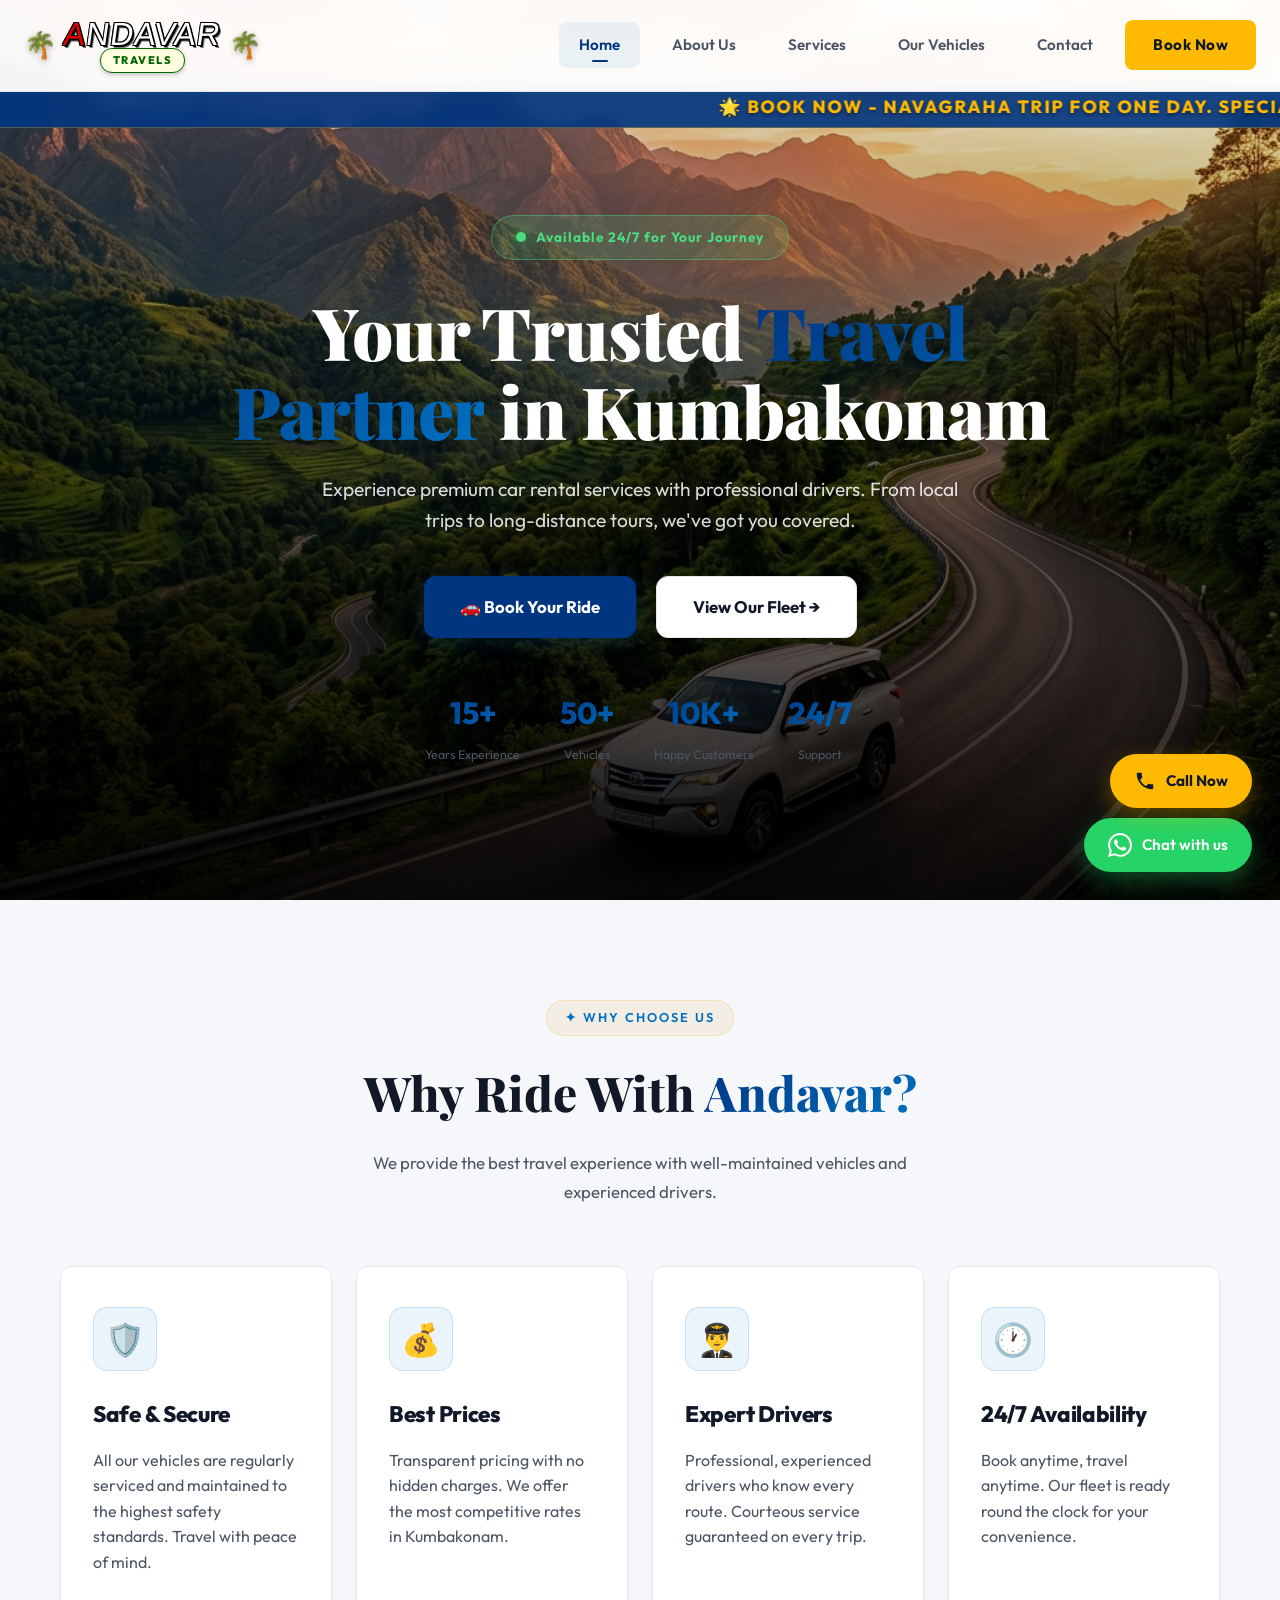
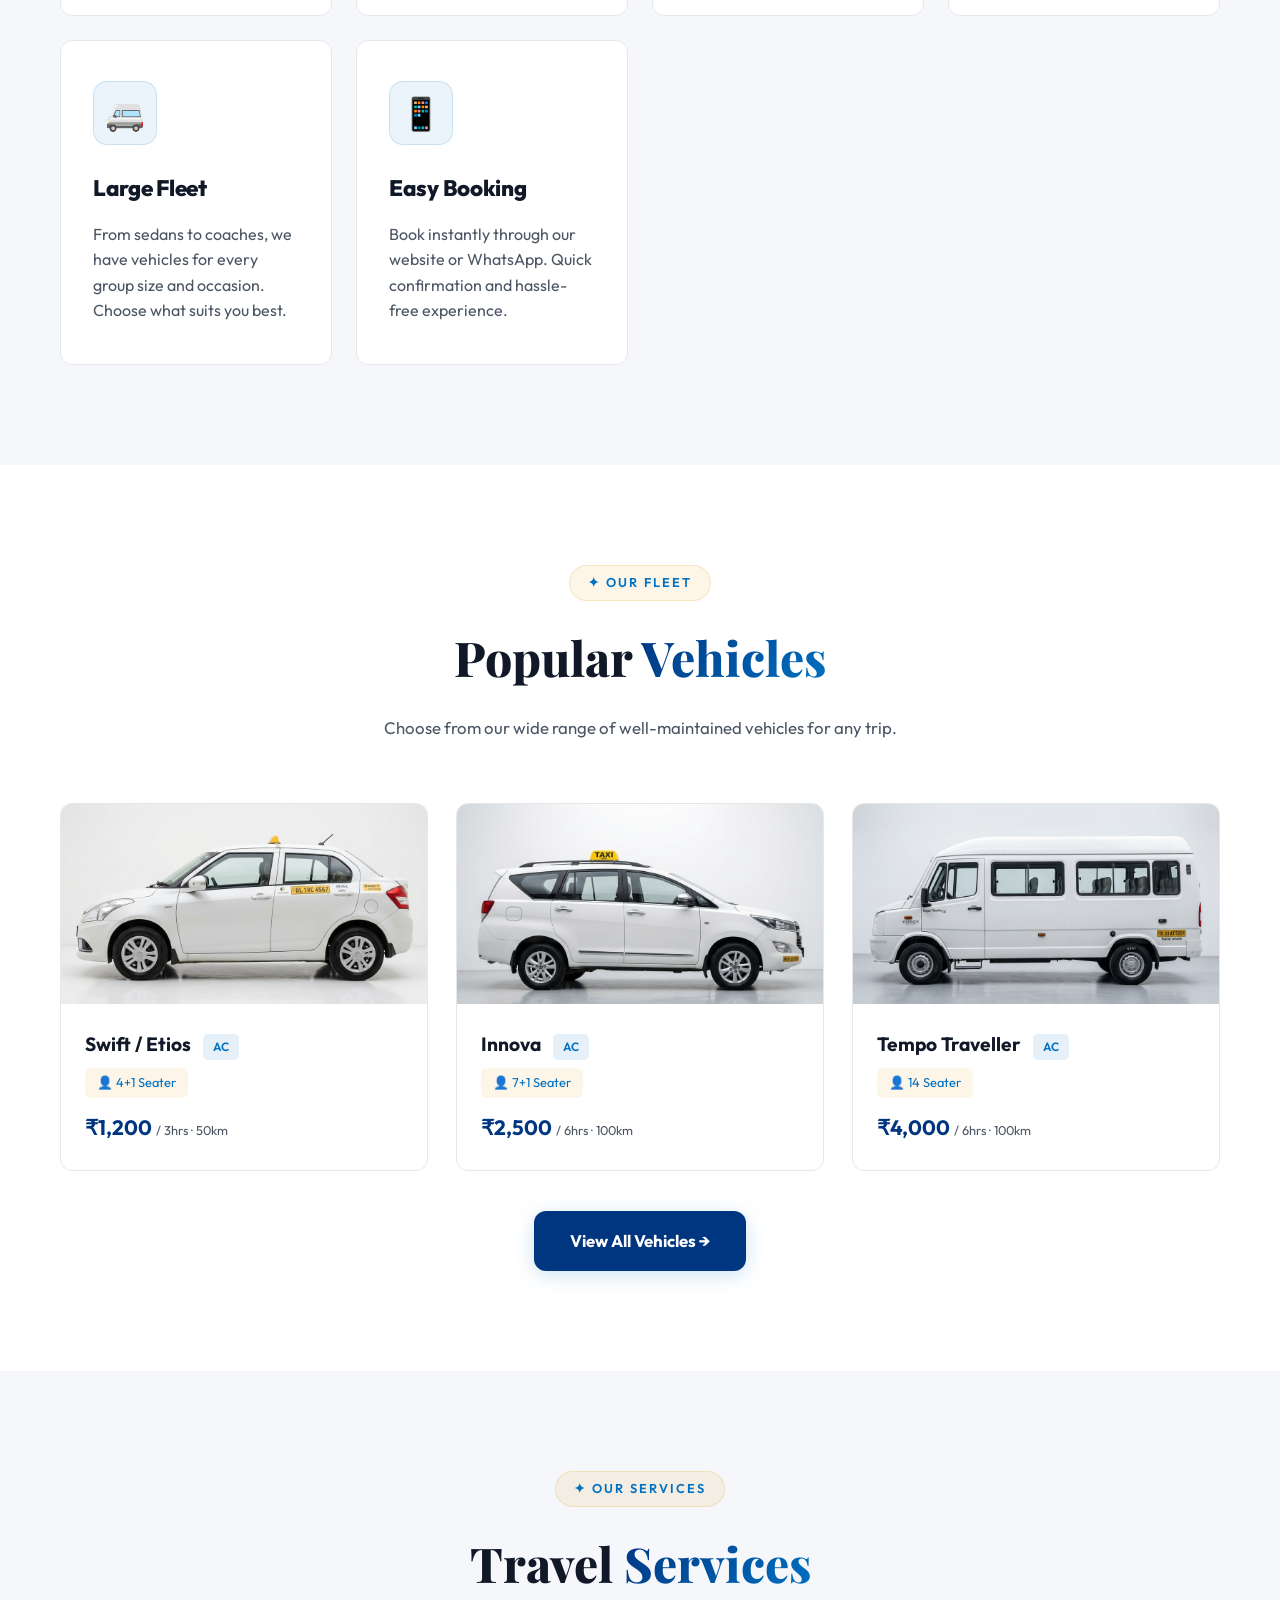
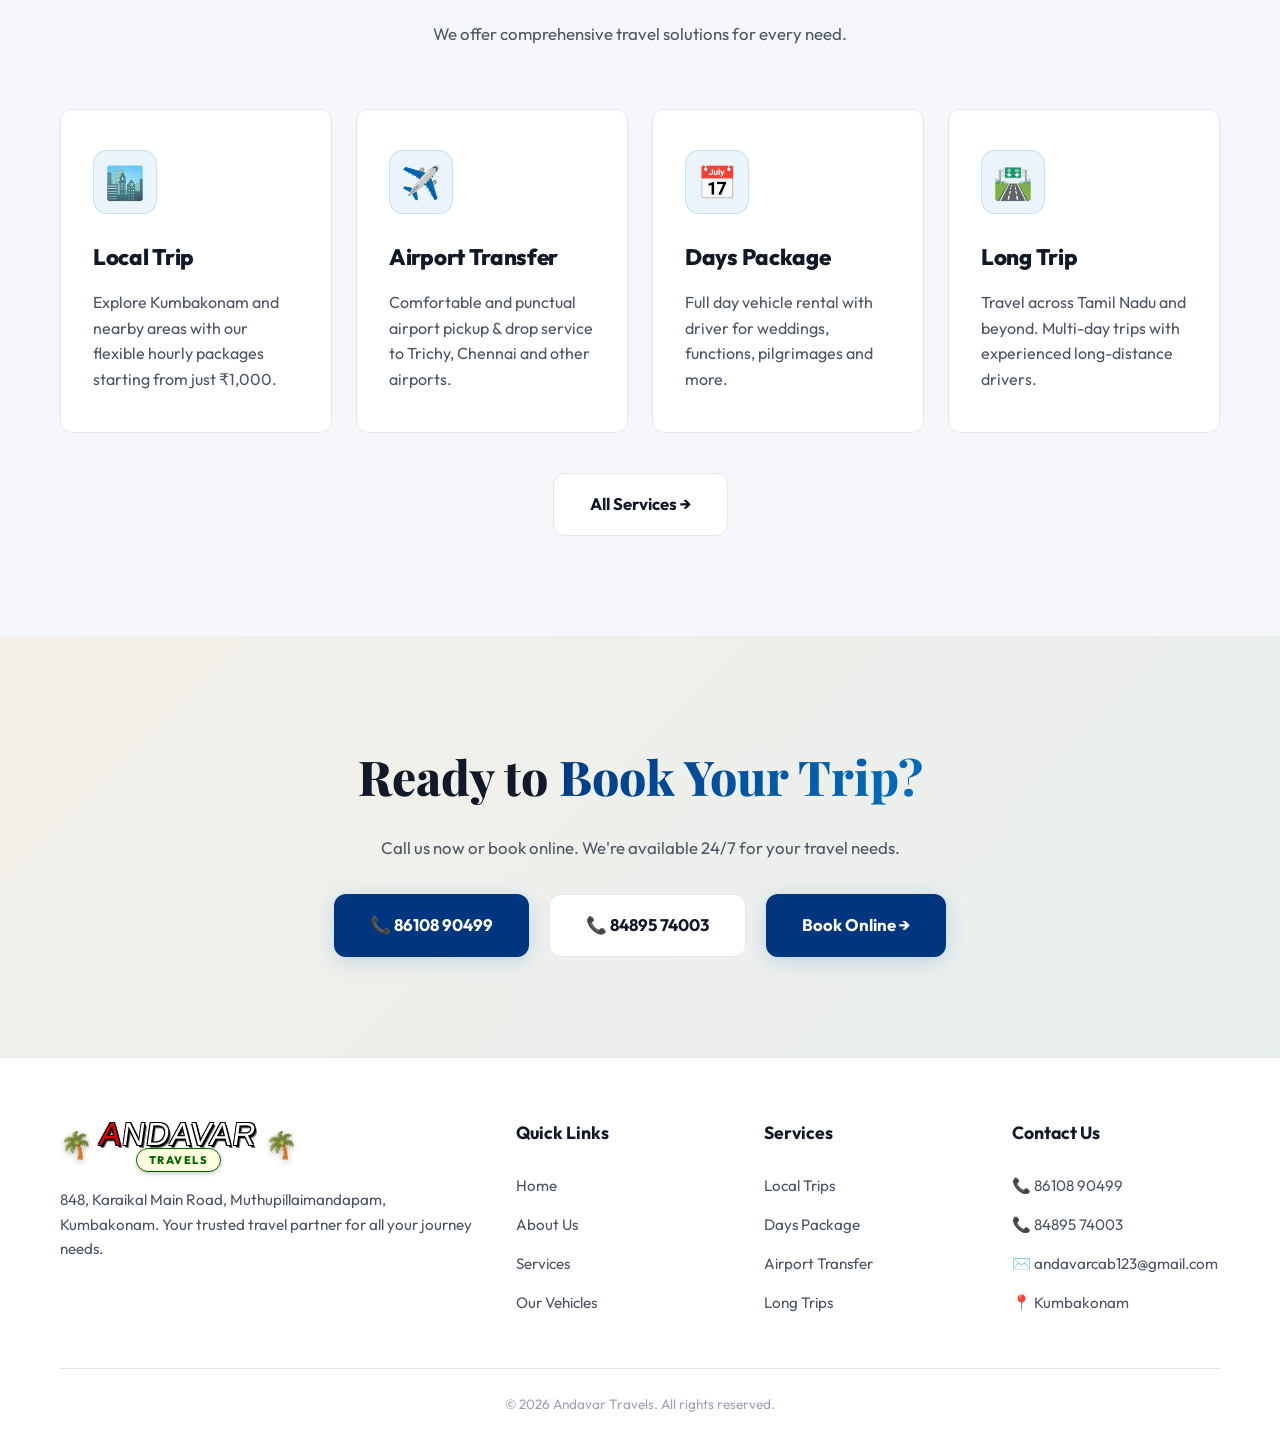
==== index.html @ 36c6bf80 "latest" ====
<!DOCTYPE html>
<html lang="en">
<head>
  <meta charset="UTF-8">
  <meta name="viewport" content="width=device-width, initial-scale=1.0">
  <title>Andavar Travels - Premium Car Rentals in Kumbakonam</title>
  <meta name="description" content="Andavar Travels offers premium car rental, tempo traveller, van and coach services in Kumbakonam. Book local trips, airport transfers, day packages and long distance tours.">
  <link rel="stylesheet" href="styles.css">
</head>
<body>
  <div id="nav-placeholder"></div>

  <!-- HERO -->
  <section class="hero" id="hero">
    <div class="hero-bg"><img src="images/hero-banner.png" alt="Andavar Travels"></div>
    
    <div class="hero-marquee">
      <marquee scrollamount="16">🌟 BOOK NOW - NAVAGRAHA TRIP FOR ONE DAY. SPECIAL PACKAGES AVAILABLE! &nbsp; | &nbsp; 📞 CALL NOW: +91 86108 90499 / +91 84895 74003 🌟</marquee>
    </div>

    <div class="hero-content container">
      <div class="hero-badge"><span class="dot"></span> Available 24/7 for Your Journey</div>
      <h1>Your Trusted <span class="gold">Travel Partner</span> in Kumbakonam</h1>
      <p>Experience premium car rental services with professional drivers. From local trips to long-distance tours, we've got you covered.</p>
      <div class="hero-btns">
        <a href="booking.html" class="btn btn-primary">🚗 Book Your Ride</a>
        <a href="vehicles.html" class="btn btn-outline">View Our Fleet →</a>
      </div>
      <div class="hero-stats">
        <div class="stat"><div class="num">15+</div><div class="label">Years Experience</div></div>
        <div class="stat"><div class="num">50+</div><div class="label">Vehicles</div></div>
        <div class="stat"><div class="num">10K+</div><div class="label">Happy Customers</div></div>
        <div class="stat"><div class="num">24/7</div><div class="label">Support</div></div>
      </div>
    </div>
  </section>

  <!-- WHY CHOOSE US -->
  <section class="section" id="why-us">
    <div class="container">
      <div class="section-header animate-on-scroll">
        <div class="section-badge">✦ Why Choose Us</div>
        <h2 class="section-title">Why Ride With <span class="gold">Andavar?</span></h2>
        <p class="section-desc">We provide the best travel experience with well-maintained vehicles and experienced drivers.</p>
      </div>
      <div class="services-grid">
        <div class="card animate-on-scroll">
          <div class="card-icon">🛡️</div>
          <h3>Safe & Secure</h3>
          <p>All our vehicles are regularly serviced and maintained to the highest safety standards. Travel with peace of mind.</p>
        </div>
        <div class="card animate-on-scroll">
          <div class="card-icon">💰</div>
          <h3>Best Prices</h3>
          <p>Transparent pricing with no hidden charges. We offer the most competitive rates in Kumbakonam.</p>
        </div>
        <div class="card animate-on-scroll">
          <div class="card-icon">👨‍✈️</div>
          <h3>Expert Drivers</h3>
          <p>Professional, experienced drivers who know every route. Courteous service guaranteed on every trip.</p>
        </div>
        <div class="card animate-on-scroll">
          <div class="card-icon">🕐</div>
          <h3>24/7 Availability</h3>
          <p>Book anytime, travel anytime. Our fleet is ready round the clock for your convenience.</p>
        </div>
        <div class="card animate-on-scroll">
          <div class="card-icon">🚐</div>
          <h3>Large Fleet</h3>
          <p>From sedans to coaches, we have vehicles for every group size and occasion. Choose what suits you best.</p>
        </div>
        <div class="card animate-on-scroll">
          <div class="card-icon">📱</div>
          <h3>Easy Booking</h3>
          <p>Book instantly through our website or WhatsApp. Quick confirmation and hassle-free experience.</p>
        </div>
      </div>
    </div>
  </section>

  <!-- POPULAR VEHICLES PREVIEW -->
  <section class="section" style="background: var(--dark-card);">
    <div class="container">
      <div class="section-header animate-on-scroll">
        <div class="section-badge">✦ Our Fleet</div>
        <h2 class="section-title">Popular <span class="gold">Vehicles</span></h2>
        <p class="section-desc">Choose from our wide range of well-maintained vehicles for any trip.</p>
      </div>
      <div class="vehicles-grid">
        <div class="vehicle-card animate-on-scroll">
          <div class="vehicle-img"><img src="images/swift-etios.png" alt="Swift / Etios"></div>
          <div class="vehicle-info">
            <h3>Swift / Etios <span class="vehicle-ac-badge ac">AC</span></h3>
            <div class="seats">👤 4+1 Seater</div>
            <div class="price">₹1,200 <span>/ 3hrs · 50km</span></div>
          </div>
        </div>
        <div class="vehicle-card animate-on-scroll">
          <div class="vehicle-img"><img src="images/innova.png" alt="Innova"></div>
          <div class="vehicle-info">
            <h3>Innova <span class="vehicle-ac-badge ac">AC</span></h3>
            <div class="seats">👤 7+1 Seater</div>
            <div class="price">₹2,500 <span>/ 6hrs · 100km</span></div>
          </div>
        </div>
        <div class="vehicle-card animate-on-scroll">
          <div class="vehicle-img"><img src="images/tempo-traveller.png" alt="Tempo Traveller"></div>
          <div class="vehicle-info">
            <h3>Tempo Traveller <span class="vehicle-ac-badge ac">AC</span></h3>
            <div class="seats">👤 14 Seater</div>
            <div class="price">₹4,000 <span>/ 6hrs · 100km</span></div>
          </div>
        </div>
      </div>
      <div style="text-align:center; margin-top:40px;" class="animate-on-scroll">
        <a href="vehicles.html" class="btn btn-primary">View All Vehicles →</a>
      </div>
    </div>
  </section>

  <!-- SERVICES PREVIEW -->
  <section class="section">
    <div class="container">
      <div class="section-header animate-on-scroll">
        <div class="section-badge">✦ Our Services</div>
        <h2 class="section-title">Travel <span class="gold">Services</span></h2>
        <p class="section-desc">We offer comprehensive travel solutions for every need.</p>
      </div>
      <div class="services-grid">
        <a href="booking.html?type=local" class="card animate-on-scroll">
          <div class="card-icon">🏙️</div>
          <h3>Local Trip</h3>
          <p>Explore Kumbakonam and nearby areas with our flexible hourly packages starting from just ₹1,000.</p>
        </a>
        <a href="booking.html?type=airport" class="card animate-on-scroll">
          <div class="card-icon">✈️</div>
          <h3>Airport Transfer</h3>
          <p>Comfortable and punctual airport pickup & drop service to Trichy, Chennai and other airports.</p>
        </a>
        <a href="booking.html?type=days" class="card animate-on-scroll">
          <div class="card-icon">📅</div>
          <h3>Days Package</h3>
          <p>Full day vehicle rental with driver for weddings, functions, pilgrimages and more.</p>
        </a>
        <a href="booking.html?type=long" class="card animate-on-scroll">
          <div class="card-icon">🛣️</div>
          <h3>Long Trip</h3>
          <p>Travel across Tamil Nadu and beyond. Multi-day trips with experienced long-distance drivers.</p>
        </a>
      </div>
      <div style="text-align:center; margin-top:40px;" class="animate-on-scroll">
        <a href="services.html" class="btn btn-outline">All Services →</a>
      </div>
    </div>
  </section>

  <!-- CTA SECTION -->
  <section class="section" style="background: linear-gradient(135deg, rgba(232,160,32,0.08), rgba(26,107,60,0.06));">
    <div class="container" style="text-align:center;">
      <div class="animate-on-scroll">
        <h2 class="section-title">Ready to <span class="gold">Book Your Trip?</span></h2>
        <p class="section-desc" style="margin-bottom:32px;">Call us now or book online. We're available 24/7 for your travel needs.</p>
        <div class="hero-btns" style="justify-content:center;">
          <a href="tel:8610890499" class="btn btn-primary">📞 86108 90499</a>
          <a href="tel:8489574003" class="btn btn-outline">📞 84895 74003</a>
          <a href="booking.html" class="btn btn-primary">Book Online →</a>
        </div>
      </div>
    </div>
  </section>

  <div id="footer-placeholder"></div>
  <script src="script.js"></script>
  <script>
    document.getElementById('nav-placeholder').innerHTML = renderNavbar('home');
    document.getElementById('footer-placeholder').innerHTML = renderFooter();
  </script>
</body>
</html>
---- styles.css ----
@import url('https://fonts.googleapis.com/css2?family=Outfit:wght@300;400;500;600;700;800;900&family=Playfair+Display:wght@700;800;900&display=swap');

:root {
  --primary: #003580;
  --primary-dark: #00224f;
  --primary-light: #0071c2;
  --accent: #feba02;
  --accent-light: #ffc436;

  --bg-main: #f5f7fa;
  --dark-card: #ffffff;
  --dark-surface: #f3f4f6;
  --dark-border: #e5e7eb;
  --text: #111827;
  --text-muted: #4b5563;
  --text-dim: #9ca3af;
  --white: #ffffff;

  --gradient-gold: linear-gradient(135deg, #003580 0%, #0071c2 100%);
  --gradient-hero: linear-gradient(135deg, rgba(0, 53, 128, 0.03) 0%, rgba(0, 113, 194, 0.05) 100%);

  --shadow-lg: 0 12px 30px rgba(0, 0, 0, 0.08);
  --shadow-card: 0 4px 15px rgba(0, 0, 0, 0.04);
  --shadow-glow: 0 4px 20px rgba(0, 113, 194, 0.2);

  --radius: 12px;
  --radius-sm: 8px;
  --transition: all 0.3s ease;
}

*,
*::before,
*::after {
  margin: 0;
  padding: 0;
  box-sizing: border-box;
}

html {
  scroll-behavior: smooth;
}

body {
  font-family: 'Outfit', sans-serif;
  background: var(--bg-main);
  color: var(--text);
  line-height: 1.7;
  overflow-x: hidden;
}

a {
  text-decoration: none;
  color: inherit;
  transition: var(--transition);
}

img {
  max-width: 100%;
  display: block;
}

ul {
  list-style: none;
}

.container {
  max-width: 1200px;
  margin: 0 auto;
  padding: 0 20px;
  width: 100%;
}

/* ===== NAVBAR ===== */
.navbar {
  position: fixed;
  top: 0;
  left: 0;
  width: 100%;
  z-index: 1000;
  background: rgba(255, 255, 255, 0.95);
  backdrop-filter: blur(10px);
  -webkit-backdrop-filter: blur(10px);
  border-bottom: 1px solid var(--dark-border);
  transition: var(--transition);
}

.navbar.scrolled {
  background: #ffffff;
  box-shadow: var(--shadow-card);
}

.nav-inner {
  display: flex;
  align-items: center;
  justify-content: space-between;
  padding: 18px 24px;
  max-width: 1300px;
  margin: 0 auto;
}

.nav-logo {
  display: flex;
  align-items: center;
}

.nav-logo img {
  height: 48px;
  width: auto;
  object-fit: contain;
  border-radius: 6px;
}

/* Custom HTML Logo matching user image */
.css-logo {
  display: flex;
  align-items: center;
  gap: 8px;
}

.css-logo .tree {
  font-size: 26px;
  filter: drop-shadow(0 2px 3px rgba(0, 0, 0, 0.3));
}

.css-logo .text-wrap {
  display: flex;
  flex-direction: column;
  align-items: center;
}

.css-logo .main-text {
  font-family: 'Impact', 'Arial Black', sans-serif;
  font-size: 32px;
  line-height: 1;
  transform: skewX(-8deg);
  letter-spacing: 1px;
}

.css-logo .main-text .red-a {
  color: #e60000;
  text-shadow: -1px -1px 0 #000, 1px -1px 0 #000, -1px 1px 0 #000, 1px 1px 0 #000, 2px 2px 0 #000, 3px 3px 0 rgba(0, 0, 0, 0.5);
}

.css-logo .main-text .white-text {
  color: #ffffff;
  text-shadow: -1px -1px 0 #000, 1px -1px 0 #000, -1px 1px 0 #000, 1px 1px 0 #000, 2px 2px 0 #000, 3px 3px 0 rgba(0, 0, 0, 0.5);
}

.css-logo .sub-text {
  font-family: 'Outfit', sans-serif;
  font-weight: 800;
  font-size: 11px;
  color: #006400;
  background: #ffffe0;
  padding: 2px 12px;
  border-radius: 12px;
  border: 1px solid #006400;
  margin-top: -2px;
  letter-spacing: 1.5px;
  text-transform: uppercase;
  z-index: 2;
  box-shadow: 0 2px 4px rgba(0, 0, 0, 0.2);
}

.nav-links {
  display: flex;
  align-items: center;
  gap: 12px;
}

.nav-links a {
  padding: 10px 20px;
  border-radius: 8px;
  font-weight: 600;
  font-size: 0.95rem;
  color: var(--text-muted);
  transition: var(--transition);
  position: relative;
}

.nav-links a:hover,
.nav-links a.active {
  color: var(--primary);
  background: rgba(0, 113, 194, 0.08);
}

.nav-links a.active::after {
  content: '';
  position: absolute;
  bottom: 6px;
  left: 50%;
  transform: translateX(-50%);
  width: 16px;
  height: 2px;
  background: var(--primary);
  border-radius: 2px;
}

.nav-cta {
  background: var(--accent) !important;
  color: #111827 !important;
  font-weight: 700 !important;
  padding: 12px 28px !important;
  border-radius: 8px !important;
  letter-spacing: 0.5px;
}

.nav-cta:hover {
  transform: translateY(-3px) scale(1.02);
  box-shadow: 0 8px 20px rgba(254, 186, 2, 0.4);
}

.hamburger {
  display: none;
  flex-direction: column;
  gap: 6px;
  cursor: pointer;
  padding: 8px;
}

.hamburger span {
  width: 28px;
  height: 2.5px;
  background: var(--text);
  border-radius: 2px;
  transition: var(--transition);
}

/* ===== HERO ===== */
.hero {
  position: relative;
  min-height: 100vh;
  display: flex;
  align-items: center;
  overflow: hidden;
  padding-top: 80px;
}

.hero-bg {
  position: absolute;
  inset: 0;
}

.hero-marquee {
  position: absolute;
  top: 85px;
  left: 0;
  width: 100%;
  z-index: 5;
  background: rgba(0, 53, 128, 0.9);
  backdrop-filter: blur(8px);
  color: var(--accent);
  padding: 10px 0;
  display: flex;
  align-items: center;
  line-height: 1.2;
  font-weight: 800;
  font-size: 1.1rem;
  border-top: 1px solid rgba(254, 186, 2, 0.3);
  border-bottom: 1px solid rgba(254, 186, 2, 0.3);
  letter-spacing: 2px;
  text-shadow: 0 2px 4px rgba(0, 0, 0, 0.5);
}

.hero-bg img {
  width: 100%;
  height: 100%;
  object-fit: cover;
}

.hero-bg::after {
  content: '';
  position: absolute;
  inset: 0;
  background: linear-gradient(to bottom, rgba(0, 0, 0, 0) 0%, rgba(0, 0, 0, 0.5) 50%, rgba(0, 0, 0, 0.9) 100%);
}

.hero-content {
  position: relative;
  z-index: 2;
  max-width: 900px;
  margin: 0 auto;
  text-align: center;
  padding: 80px 24px;
}

.hero-badge {
  display: inline-flex;
  align-items: center;
  gap: 10px;
  padding: 10px 24px;
  background: rgba(74, 222, 128, 0.15);
  border: 1px solid rgba(74, 222, 128, 0.4);
  border-radius: 100px;
  font-size: 0.85rem;
  color: #4ade80;
  margin-bottom: 32px;
  letter-spacing: 1px;
  font-weight: 700;
  animation: fadeInUp 1s ease, pulse 2s infinite 1s;
}

.hero-badge .dot {
  width: 10px;
  height: 10px;
  background: #4ade80;
  border-radius: 50%;
  box-shadow: 0 0 15px rgba(74, 222, 128, 0.8);
  animation: pulse 1s infinite;
}

.hero h1 {
  font-family: 'Playfair Display', serif;
  font-size: clamp(2.5rem, 6vw, 4.5rem);
  font-weight: 900;
  line-height: 1.1;
  margin-bottom: 24px;
  color: #ffffff;
  letter-spacing: -1px;
  animation: fadeInUp 1s ease 0.2s both;
}

.hero h1 .gold {
  background: var(--gradient-gold);
  -webkit-background-clip: text;
  -webkit-text-fill-color: transparent;
}

.hero p {
  font-size: 1.2rem;
  color: rgba(255, 255, 255, 0.85);
  margin: 0 auto 40px;
  max-width: 650px;
  line-height: 1.6;
  animation: fadeInUp 1s ease 0.4s both;
}

.hero-btns {
  display: flex;
  justify-content: center;
  gap: 20px;
  flex-wrap: wrap;
  animation: fadeInUp 1s ease 0.6s both;
}

.btn {
  display: inline-flex;
  align-items: center;
  justify-content: center;
  gap: 12px;
  padding: 16px 36px;
  border-radius: 12px;
  font-weight: 700;
  font-size: 1.05rem;
  cursor: pointer;
  border: none;
  transition: var(--transition);
  text-align: center;
}

.btn-primary {
  background: var(--primary);
  color: #ffffff;
  box-shadow: var(--shadow-glow);
}

.btn-primary:hover {
  background: var(--primary-dark);
  transform: translateY(-3px);
  box-shadow: 0 10px 25px rgba(0, 53, 128, 0.3);
}

.btn-outline {
  background: #ffffff;
  color: var(--text);
  border: 1px solid var(--dark-border);
}

.btn-outline:hover {
  border-color: var(--primary);
  color: var(--primary);
  background: rgba(0, 113, 194, 0.05);
}

.hero-stats {
  display: flex;
  justify-content: center;
  flex-wrap: wrap;
  gap: 32px;
  margin-top: 50px;
  animation: fadeInUp 0.8s ease 0.8s both;
}

.stat {
  text-align: center;
  min-width: 70px;
}

.stat .num {
  font-size: 1.9rem;
  font-weight: 800;
  background: var(--gradient-gold);
  -webkit-background-clip: text;
  -webkit-text-fill-color: transparent;
}

.stat .label {
  font-size: 0.78rem;
  color: var(--text-muted);
  margin-top: 4px;
}

/* ===== SECTIONS ===== */
.section {
  padding: 100px 0;
}

.section-header {
  text-align: center;
  margin-bottom: 60px;
}

.section-badge {
  display: inline-flex;
  align-items: center;
  gap: 8px;
  padding: 6px 18px;
  background: rgba(232, 160, 32, 0.1);
  border: 1px solid rgba(232, 160, 32, 0.2);
  border-radius: 50px;
  font-size: 0.8rem;
  color: var(--primary-light);
  text-transform: uppercase;
  letter-spacing: 2px;
  font-weight: 600;
  margin-bottom: 16px;
}

.section-title {
  font-family: 'Playfair Display', serif;
  font-size: clamp(2rem, 4vw, 3rem);
  font-weight: 800;
  margin-bottom: 16px;
}

.section-title .gold {
  background: var(--gradient-gold);
  -webkit-background-clip: text;
  -webkit-text-fill-color: transparent;
}

.section-desc {
  color: var(--text-muted);
  max-width: 600px;
  margin: 0 auto;
  font-size: 1.05rem;
}

/* ===== CARDS ===== */
.card {
  background: var(--dark-card);
  border: 1px solid var(--dark-border);
  border-radius: var(--radius);
  padding: 40px 32px;
  transition: var(--transition);
  position: relative;
  overflow: hidden;
  z-index: 1;
}

.card::before {
  content: '';
  position: absolute;
  inset: 0;
  background: var(--gradient-gold);
  opacity: 0;
  transition: var(--transition);
  z-index: -1;
}

.card:hover {
  transform: translateY(-8px);
  border-color: var(--primary-light);
  box-shadow: var(--shadow-lg);
}

.card:hover::before {
  opacity: 0.02;
}

.card-icon {
  width: 64px;
  height: 64px;
  background: rgba(0, 113, 194, 0.08);
  border-radius: 14px;
  display: flex;
  align-items: center;
  justify-content: center;
  font-size: 32px;
  margin-bottom: 24px;
  border: 1px solid rgba(0, 113, 194, 0.15);
  color: var(--primary);
  transition: var(--transition);
}

.card:hover .card-icon {
  background: var(--primary);
  transform: scale(1.05) rotate(0deg);
  color: #ffffff;
  border-color: transparent;
}

.card h3 {
  font-size: 1.4rem;
  font-weight: 800;
  margin-bottom: 14px;
  color: var(--text);
  letter-spacing: -0.3px;
}

.card p {
  color: var(--text-muted);
  font-size: 1rem;
  line-height: 1.6;
}

/* ===== SERVICE GRID ===== */
.services-grid {
  display: grid;
  grid-template-columns: repeat(auto-fit, minmax(260px, 1fr));
  gap: 24px;
}

/* ===== VEHICLE CARDS ===== */
.vehicles-grid {
  display: grid;
  grid-template-columns: repeat(auto-fit, minmax(280px, 1fr));
  gap: 28px;
}

.vehicle-card {
  background: var(--dark-card);
  border: 1px solid var(--dark-border);
  border-radius: var(--radius);
  overflow: hidden;
  transition: var(--transition);
}

.vehicle-card:hover {
  transform: translateY(-6px);
  border-color: rgba(232, 160, 32, 0.3);
  box-shadow: var(--shadow-glow);
}

.vehicle-img {
  height: 200px;
  overflow: hidden;
  background: var(--dark-surface);
  display: flex;
  align-items: center;
  justify-content: center;
}

.vehicle-img img {
  width: 100%;
  height: 100%;
  object-fit: cover;
  transition: var(--transition);
}

.vehicle-card:hover .vehicle-img img {
  transform: scale(1.05);
}

.vehicle-info {
  padding: 24px;
}

.vehicle-info h3 {
  font-size: 1.2rem;
  font-weight: 700;
  margin-bottom: 8px;
}

.vehicle-info .seats {
  display: inline-flex;
  align-items: center;
  gap: 6px;
  padding: 4px 12px;
  background: rgba(232, 160, 32, 0.1);
  border-radius: 6px;
  font-size: 0.8rem;
  color: var(--primary-light);
  margin-bottom: 12px;
}

.vehicle-info .price {
  font-size: 1.3rem;
  font-weight: 700;
  color: var(--primary);
}

.vehicle-info .price span {
  font-size: 0.8rem;
  color: var(--text-muted);
  font-weight: 400;
}

.vehicle-ac-badge {
  display: inline-block;
  padding: 3px 10px;
  border-radius: 5px;
  font-size: 0.75rem;
  font-weight: 600;
  margin-left: 8px;
}

.vehicle-ac-badge.ac {
  background: rgba(0, 113, 194, 0.1);
  color: var(--primary-light);
}

.vehicle-ac-badge.nonac {
  background: rgba(254, 186, 2, 0.15);
  color: #b45309;
}

/* ===== PRICING TABLE ===== */
.pricing-table-wrap {
  overflow-x: auto;
  border-radius: var(--radius);
  border: 1px solid var(--dark-border);
}

.pricing-table {
  width: 100%;
  border-collapse: collapse;
  min-width: 800px;
}

.pricing-table th {
  background: rgba(0, 53, 128, 0.05);
  color: var(--primary);
  padding: 18px;
  font-weight: 700;
  font-size: 0.8rem;
  text-transform: uppercase;
  letter-spacing: 1.5px;
  text-align: center;
  white-space: nowrap;
}

.pricing-table td {
  padding: 16px 18px;
  text-align: center;
  border-bottom: 1px solid var(--dark-border);
  font-size: 0.95rem;
  color: var(--text-muted);
}

.pricing-table tr:hover {
  background: rgba(0, 113, 194, 0.03);
}

.pricing-table td:first-child {
  text-align: left;
  font-weight: 700;
  color: var(--text);
}

.pricing-note {
  margin-top: 24px;
  padding: 20px 28px;
  background: rgba(0, 113, 194, 0.03);
  border: 1px solid rgba(0, 113, 194, 0.1);
  border-radius: var(--radius-sm);
  color: var(--text-muted);
  font-size: 0.9rem;
}

.pricing-note strong {
  color: var(--primary);
}

/* ===== ABOUT PAGE ===== */
.about-grid {
  display: grid;
  grid-template-columns: 1fr 1fr;
  gap: 60px;
  align-items: center;
}

.about-img {
  border-radius: var(--radius);
  overflow: hidden;
  box-shadow: var(--shadow-lg);
}

.about-img img {
  width: 100%;
  height: 400px;
  object-fit: cover;
}

.about-text h2 {
  font-family: 'Playfair Display', serif;
  font-size: 2rem;
  font-weight: 800;
  margin-bottom: 20px;
}

.about-text p {
  color: var(--text-muted);
  margin-bottom: 16px;
}

.about-features {
  display: grid;
  grid-template-columns: 1fr 1fr;
  gap: 16px;
  margin-top: 24px;
}

.about-feature {
  display: flex;
  align-items: center;
  gap: 12px;
  padding: 12px 16px;
  background: var(--dark-surface);
  border-radius: var(--radius-sm);
}

.about-feature .icon {
  font-size: 1.4rem;
}

.about-feature span {
  font-size: 0.9rem;
  font-weight: 500;
}

.values-grid {
  display: grid;
  grid-template-columns: repeat(auto-fit, minmax(250px, 1fr));
  gap: 24px;
  margin-top: 60px;
}

/* ===== CONTACT ===== */
.contact-grid {
  display: grid;
  grid-template-columns: 1fr 1fr;
  gap: 48px;
}

.contact-info-card {
  background: var(--dark-card);
  border: 1px solid var(--dark-border);
  border-radius: var(--radius);
  padding: 28px;
  display: flex;
  align-items: flex-start;
  gap: 18px;
  transition: var(--transition);
}

.contact-info-card:hover {
  border-color: rgba(232, 160, 32, 0.3);
}

.contact-icon {
  width: 52px;
  height: 52px;
  background: rgba(232, 160, 32, 0.1);
  border-radius: 12px;
  display: flex;
  align-items: center;
  justify-content: center;
  font-size: 24px;
  flex-shrink: 0;
}

.contact-detail h4 {
  font-weight: 600;
  margin-bottom: 6px;
}

.contact-detail p,
.contact-detail a {
  color: var(--text-muted);
  font-size: 0.95rem;
}

.contact-detail a:hover {
  color: var(--primary);
}

.contact-form {
  background: var(--dark-card);
  border: 1px solid var(--dark-border);
  border-radius: var(--radius);
  padding: 36px;
}

/* ===== FORM ELEMENTS ===== */
.form-group {
  margin-bottom: 20px;
}

.form-group label {
  display: block;
  font-weight: 500;
  margin-bottom: 8px;
  font-size: 0.9rem;
  color: var(--text-muted);
}

.form-control {
  width: 100%;
  padding: 14px 18px;
  background: var(--dark-surface);
  border: 1px solid var(--dark-border);
  border-radius: var(--radius-sm);
  color: var(--text);
  font-family: 'Outfit', sans-serif;
  font-size: 0.95rem;
  transition: var(--transition);
}

.form-control:focus {
  outline: none;
  border-color: var(--primary);
  box-shadow: 0 0 0 3px rgba(232, 160, 32, 0.1);
}

.form-control::placeholder {
  color: var(--text-dim);
}

select.form-control {
  cursor: pointer;
  appearance: none;
  background-image: url("data:image/svg+xml,%3Csvg xmlns='http://www.w3.org/2000/svg' width='12' height='12' fill='%238b949e' viewBox='0 0 16 16'%3E%3Cpath d='M8 11L3 6h10z'/%3E%3C/svg%3E");
  background-repeat: no-repeat;
  background-position: right 16px center;
}

.form-row {
  display: grid;
  grid-template-columns: 1fr 1fr;
  gap: 16px;
}

textarea.form-control {
  resize: vertical;
  min-height: 120px;
}

/* ===== BOOKING PAGE ===== */
.booking-tabs {
  display: flex;
  gap: 10px;
  flex-wrap: wrap;
  justify-content: center;
  margin-bottom: 48px;
}

.booking-tab {
  padding: 14px 32px;
  background: #ffffff;
  border: 1px solid var(--dark-border);
  border-radius: 100px;
  cursor: pointer;
  font-weight: 600;
  color: var(--text-muted);
  transition: var(--transition);
  font-size: 0.9rem;
}

.booking-tab:hover {
  border-color: var(--primary-light);
  color: var(--primary);
  transform: translateY(-2px);
}

.booking-tab.active {
  background: var(--primary);
  border-color: var(--primary);
  color: #ffffff;
  box-shadow: var(--shadow-glow);
}

.booking-form-wrap {
  max-width: 950px;
  margin: 0 auto;
  background: var(--dark-card);
  border: 1px solid var(--dark-border);
  border-radius: 24px;
  padding: 48px;
  box-shadow: var(--shadow-lg);
}

.vehicle-select-grid {
  display: grid;
  grid-template-columns: repeat(auto-fill, minmax(140px, 1fr));
  gap: 12px;
}

.vehicle-option {
  padding: 12px;
  background: var(--dark-surface);
  border: 2px solid var(--dark-border);
  border-radius: var(--radius-sm);
  cursor: pointer;
  text-align: center;
  transition: var(--transition);
}

.vehicle-option:hover {
  border-color: rgba(232, 160, 32, 0.3);
}

.vehicle-option.selected {
  border-color: var(--primary);
  background: rgba(232, 160, 32, 0.08);
}

.vehicle-option img {
  width: 100%;
  height: 80px;
  object-fit: cover;
  border-radius: 6px;
  margin-bottom: 8px;
}

.vehicle-option .v-name {
  font-size: 0.8rem;
  font-weight: 600;
}

.vehicle-option .v-type {
  font-size: 0.7rem;
  color: var(--text-muted);
}

.price-display {
  margin-top: 28px;
  padding: 24px;
  background: linear-gradient(135deg, rgba(232, 160, 32, 0.08), rgba(232, 160, 32, 0.02));
  border: 1px solid rgba(232, 160, 32, 0.2);
  border-radius: var(--radius);
  text-align: center;
}

.price-display .price-label {
  font-size: 0.9rem;
  color: var(--text-muted);
  margin-bottom: 8px;
}

.price-display .price-amount {
  font-size: 2.5rem;
  font-weight: 800;
  background: var(--gradient-gold);
  -webkit-background-clip: text;
  -webkit-text-fill-color: transparent;
}

.price-display .price-note {
  font-size: 0.8rem;
  color: var(--text-dim);
  margin-top: 8px;
}

.price-breakdown {
  margin-top: 16px;
  text-align: left;
}

.price-row {
  display: flex;
  justify-content: space-between;
  padding: 8px 0;
  border-bottom: 1px solid var(--dark-border);
  font-size: 0.9rem;
}

.price-row:last-child {
  border: none;
  font-weight: 700;
  color: var(--primary);
  font-size: 1.1rem;
  padding-top: 12px;
}

/* ===== PAGE HEADER ===== */
.page-header {
  padding: 140px 0 60px;
  background: var(--gradient-hero);
  text-align: center;
  border-bottom: 1px solid var(--dark-border);
}

.page-header h1 {
  font-family: 'Playfair Display', serif;
  font-size: clamp(2rem, 4vw, 3rem);
  font-weight: 800;
  margin-bottom: 12px;
}

.page-header .breadcrumb {
  color: var(--text-muted);
  font-size: 0.9rem;
}

.page-header .breadcrumb a {
  color: var(--primary);
}

/* ===== FOOTER ===== */
.footer {
  background: var(--dark-card);
  border-top: 1px solid var(--dark-border);
  padding: 60px 0 24px;
}

.footer-grid {
  display: grid;
  grid-template-columns: 2fr 1fr 1fr 1fr;
  gap: 40px;
  margin-bottom: 40px;
}

.footer-brand .logo-text {
  font-family: 'Playfair Display', serif;
  font-size: 1.6rem;
  font-weight: 900;
  background: var(--gradient-gold);
  -webkit-background-clip: text;
  -webkit-text-fill-color: transparent;
  margin-bottom: 16px;
}

.footer-brand p {
  color: var(--text-muted);
  font-size: 0.95rem;
  margin-top: 14px;
  line-height: 1.6;
}

.footer h4 {
  font-weight: 700;
  margin-bottom: 24px;
  font-size: 1.1rem;
  color: var(--text);
}

.footer ul li {
  margin-bottom: 12px;
}

.footer ul a {
  color: var(--text-muted);
  font-size: 0.95rem;
}

.footer ul a:hover {
  color: var(--primary);
  transform: translateX(5px);
  display: inline-block;
}

.footer-bottom {
  padding-top: 24px;
  border-top: 1px solid var(--dark-border);
  text-align: center;
  color: var(--text-dim);
  font-size: 0.85rem;
}

/* ===== WHATSAPP FLOAT ===== */
.whatsapp-float {
  position: fixed;
  bottom: 28px;
  right: 28px;
  z-index: 999;
  display: flex;
  align-items: center;
  gap: 10px;
  padding: 14px 24px;
  background: #25d366;
  color: #fff;
  border-radius: 50px;
  font-weight: 600;
  font-size: 0.95rem;
  box-shadow: 0 8px 25px rgba(37, 211, 102, 0.35);
  transition: var(--transition);
}

.whatsapp-float:hover {
  transform: translateY(-3px) scale(1.03);
  box-shadow: 0 12px 35px rgba(37, 211, 102, 0.45);
}

.whatsapp-float svg {
  width: 24px;
  height: 24px;
  fill: #fff;
  flex-shrink: 0;
}

/* ===== PHONE FLOAT ===== */
.phone-float {
  position: fixed;
  bottom: 92px;
  right: 28px;
  z-index: 999;
  display: flex;
  align-items: center;
  gap: 10px;
  padding: 14px 24px;
  background: var(--accent);
  color: #111827;
  border-radius: 50px;
  font-weight: 700;
  font-size: 0.95rem;
  box-shadow: 0 8px 25px rgba(254, 186, 2, 0.35);
  transition: var(--transition);
}

.phone-float:hover {
  transform: translateY(-3px) scale(1.03);
  box-shadow: 0 12px 35px rgba(254, 186, 2, 0.45);
}

.phone-float svg {
  width: 22px;
  height: 22px;
  fill: #111827;
  flex-shrink: 0;
}

/* ===== BACK TO TOP ===== */
.back-top {
  position: fixed;
  bottom: 156px;
  right: 28px;
  z-index: 999;
  width: 48px;
  height: 48px;
  background: var(--dark-card);
  border: 1px solid var(--dark-border);
  border-radius: 12px;
  display: flex;
  align-items: center;
  justify-content: center;
  color: var(--text-muted);
  font-size: 1.2rem;
  cursor: pointer;
  transition: var(--transition);
  opacity: 0;
  pointer-events: none;
}

.back-top.visible {
  opacity: 1;
  pointer-events: auto;
}

.back-top:hover {
  border-color: var(--primary);
  color: var(--primary);
  transform: translateY(-3px);
}

/* ===== ANIMATIONS ===== */
@keyframes fadeInUp {
  from {
    opacity: 0;
    transform: translateY(30px);
  }

  to {
    opacity: 1;
    transform: translateY(0);
  }
}

@keyframes pulse {

  0%,
  100% {
    opacity: 1;
  }

  50% {
    opacity: 0.5;
  }
}

@keyframes float {

  0%,
  100% {
    transform: translateY(0);
  }

  50% {
    transform: translateY(-10px);
  }
}

.animate-on-scroll {
  opacity: 0;
  transform: translateY(30px);
  transition: all 0.6s ease;
}

.animate-on-scroll.visible {
  opacity: 1;
  transform: translateY(0);
}

/* ===== RESPONSIVE ===== */

/* Mobile nav overlay */
.nav-overlay {
  display: none;
  position: fixed;
  inset: 0;
  background: rgba(0, 0, 0, 0.5);
  z-index: 999;
  backdrop-filter: blur(4px);
}

.nav-overlay.active {
  display: block;
}

@media (max-width: 968px) {
  .nav-links {
    position: fixed;
    top: 0;
    right: -100%;
    width: min(300px, 85vw);
    height: 100vh;
    background: var(--dark-card);
    flex-direction: column;
    padding: 90px 28px 40px;
    gap: 4px;
    transition: var(--transition);
    border-left: 1px solid var(--dark-border);
    z-index: 1000;
    overflow-y: auto;
    box-shadow: -10px 0 40px rgba(0, 0, 0, 0.5);
  }

  .nav-links.open {
    right: 0;
  }

  .nav-links a {
    padding: 12px 16px;
    font-size: 1.05rem;
    border-radius: 10px;
  }

  .hamburger {
    display: flex;
    z-index: 1001;
    position: relative;
  }

  .hamburger.active span:nth-child(1) {
    transform: rotate(45deg) translate(5px, 5px);
  }

  .hamburger.active span:nth-child(2) {
    opacity: 0;
  }

  .hamburger.active span:nth-child(3) {
    transform: rotate(-45deg) translate(5px, -5px);
  }

  .hero-content {
    padding: 60px 20px 40px;
  }

  .hero-stats {
    gap: 24px;
    flex-wrap: wrap;
  }

  .section {
    padding: 70px 0;
  }

  .section-header {
    margin-bottom: 40px;
  }

  .services-grid {
    grid-template-columns: repeat(auto-fit, minmax(240px, 1fr));
    gap: 18px;
  }

  .vehicles-grid {
    grid-template-columns: repeat(auto-fit, minmax(260px, 1fr));
    gap: 20px;
  }

  .about-grid {
    grid-template-columns: 1fr;
    gap: 36px;
  }

  .about-features {
    grid-template-columns: 1fr;
  }

  .contact-grid {
    grid-template-columns: 1fr;
  }

  .footer-grid {
    grid-template-columns: 1fr 1fr;
    gap: 28px;
  }

  .form-row {
    grid-template-columns: 1fr;
  }

  .back-top {
    bottom: 92px;
    right: 28px;
  }
}

@media (max-width: 640px) {
  .container {
    padding: 0 16px;
  }

  .hero {
    min-height: 100svh;
  }

  .hero-content {
    text-align: center;
    padding: 50px 16px 40px;
    max-width: 100%;
  }

  .hero h1 {
    font-size: clamp(1.9rem, 7vw, 2.4rem);
  }

  .hero p {
    margin-left: auto;
    margin-right: auto;
  }

  .hero-btns {
    justify-content: center;
    gap: 12px;
  }

  .hero-btns .btn {
    flex: 1 1 140px;
    min-width: 0;
  }

  .hero-stats {
    justify-content: center;
    gap: 20px;
    margin-top: 36px;
  }

  .stat {
    flex: 1 1 70px;
  }

  .section {
    padding: 56px 0;
  }

  .section-title {
    font-size: clamp(1.6rem, 6vw, 2.2rem);
  }

  .services-grid {
    grid-template-columns: 1fr;
    gap: 16px;
  }

  .vehicles-grid {
    grid-template-columns: 1fr;
    gap: 18px;
  }

  .card {
    padding: 24px 20px;
  }

  .booking-form-wrap {
    padding: 20px 16px;
  }

  .vehicle-select-grid {
    grid-template-columns: repeat(2, 1fr);
  }

  .footer-grid {
    grid-template-columns: 1fr;
    gap: 24px;
  }

  .whatsapp-float span {
    display: none;
  }

  .whatsapp-float {
    padding: 14px;
    border-radius: 50%;
    bottom: 20px;
    right: 20px;
  }

  .phone-float span {
    display: none;
  }

  .phone-float {
    padding: 14px;
    border-radius: 50%;
    bottom: 84px;
    right: 20px;
  }

  .back-top {
    bottom: 148px;
    right: 20px;
  }

  .page-header {
    padding: 110px 0 48px;
  }

  .page-header h1 {
    font-size: clamp(1.7rem, 6vw, 2.4rem);
  }
}

@media (max-width: 400px) {
  .hero-btns .btn {
    flex: 1 1 100%;
  }

  .hero-stats {
    gap: 14px;
  }

  .stat {
    flex: 1 1 60px;
  }
}
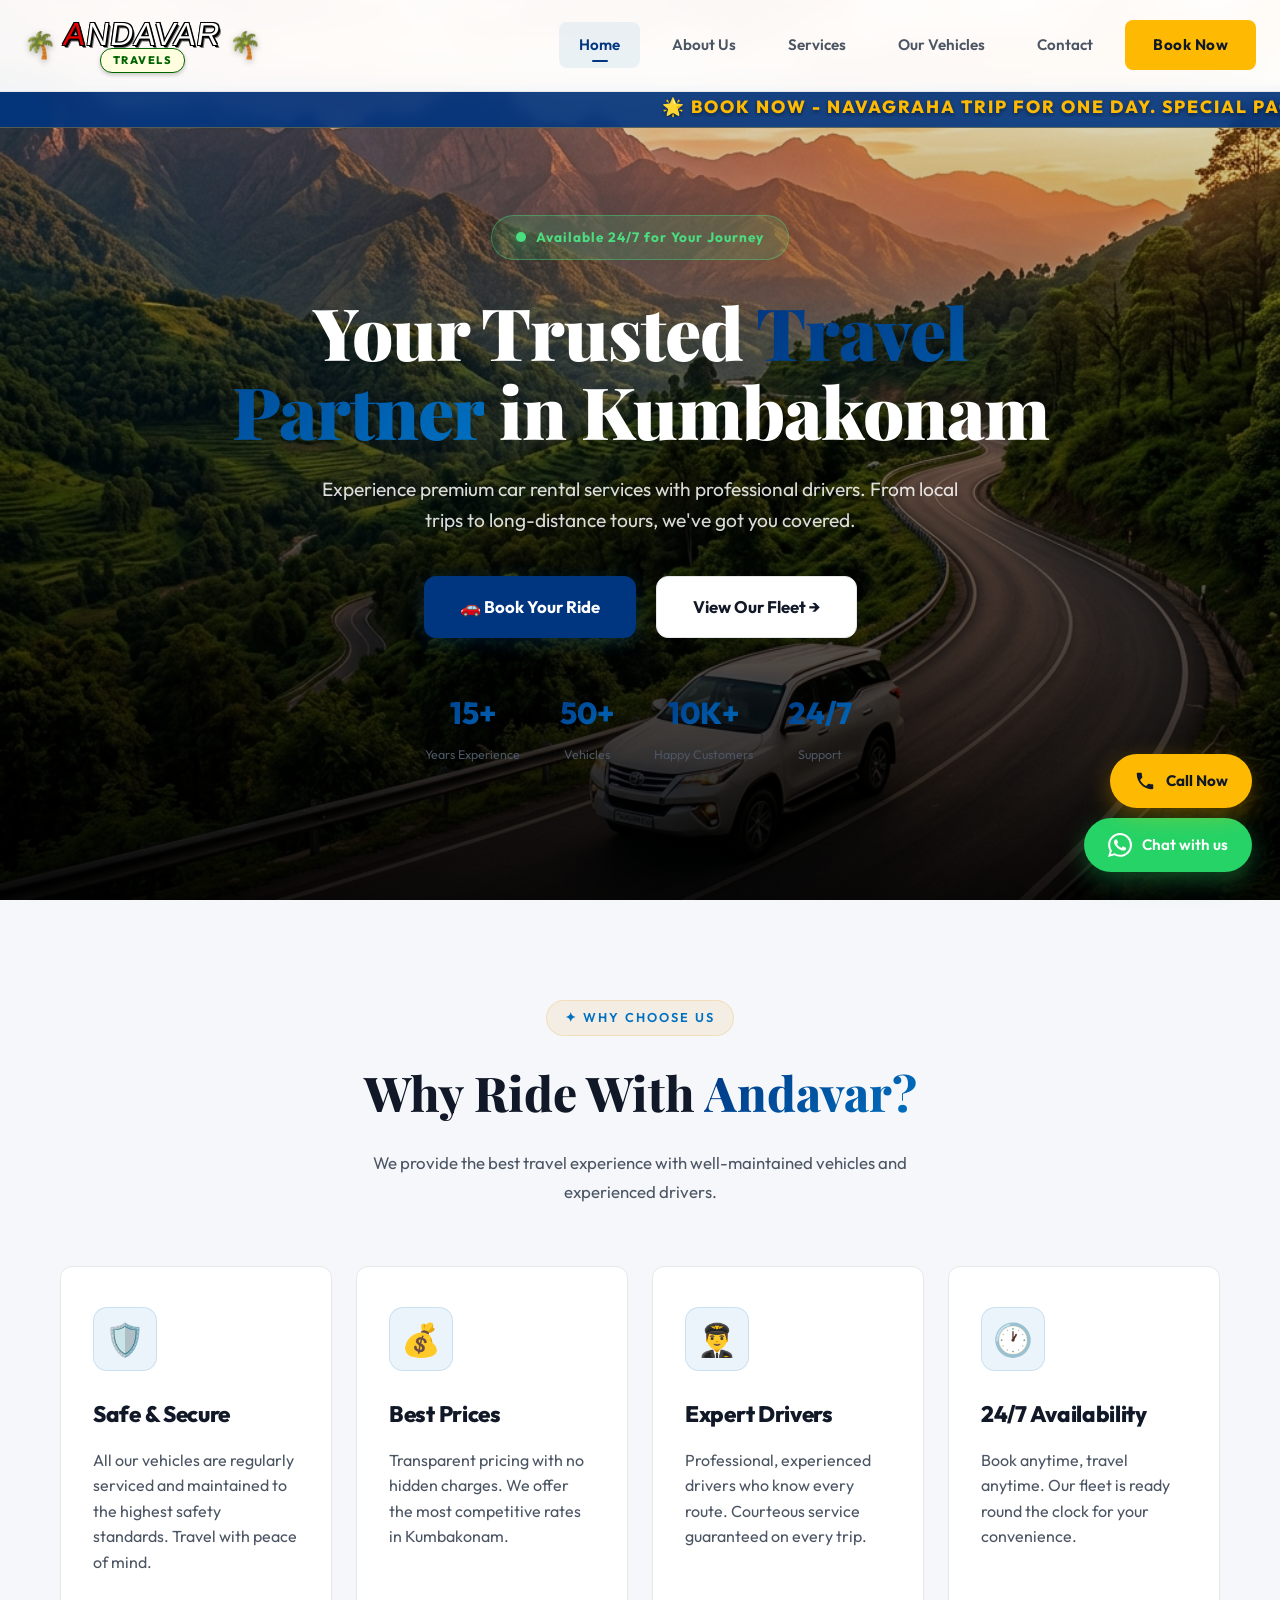
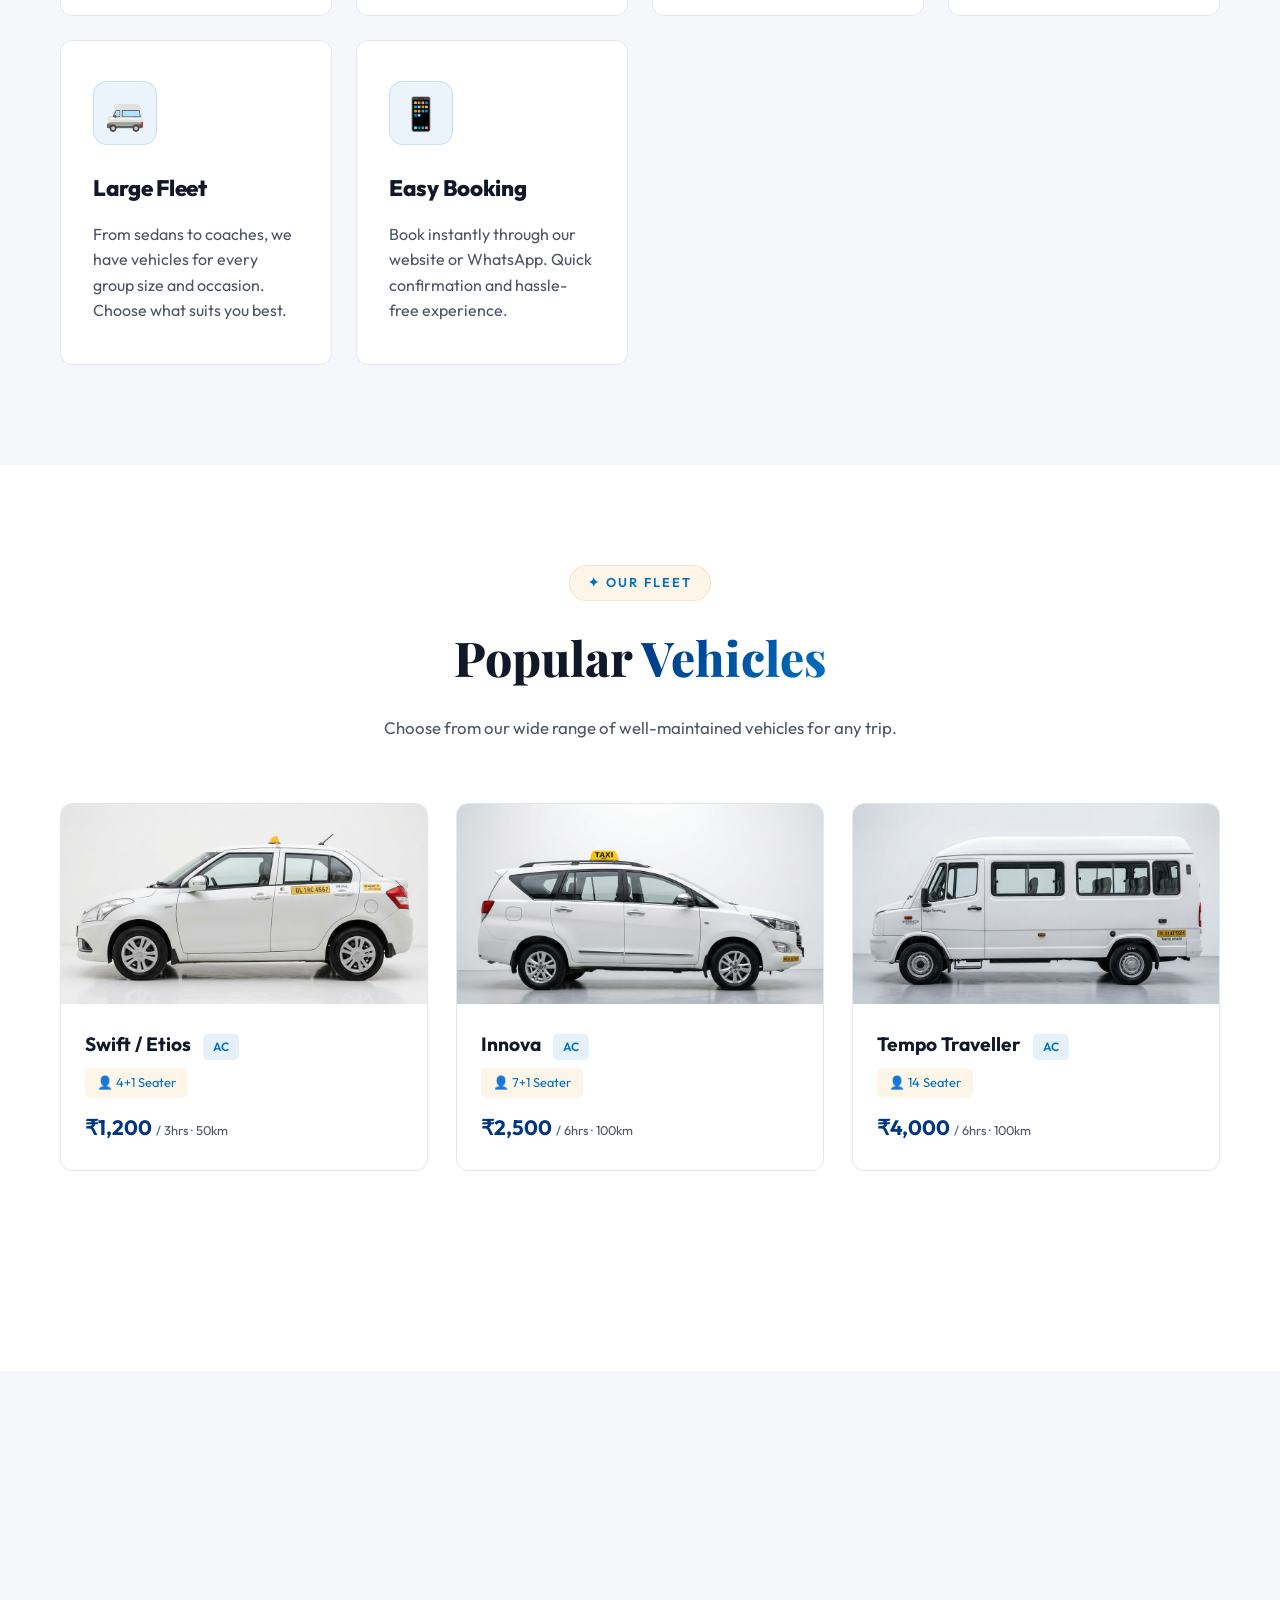
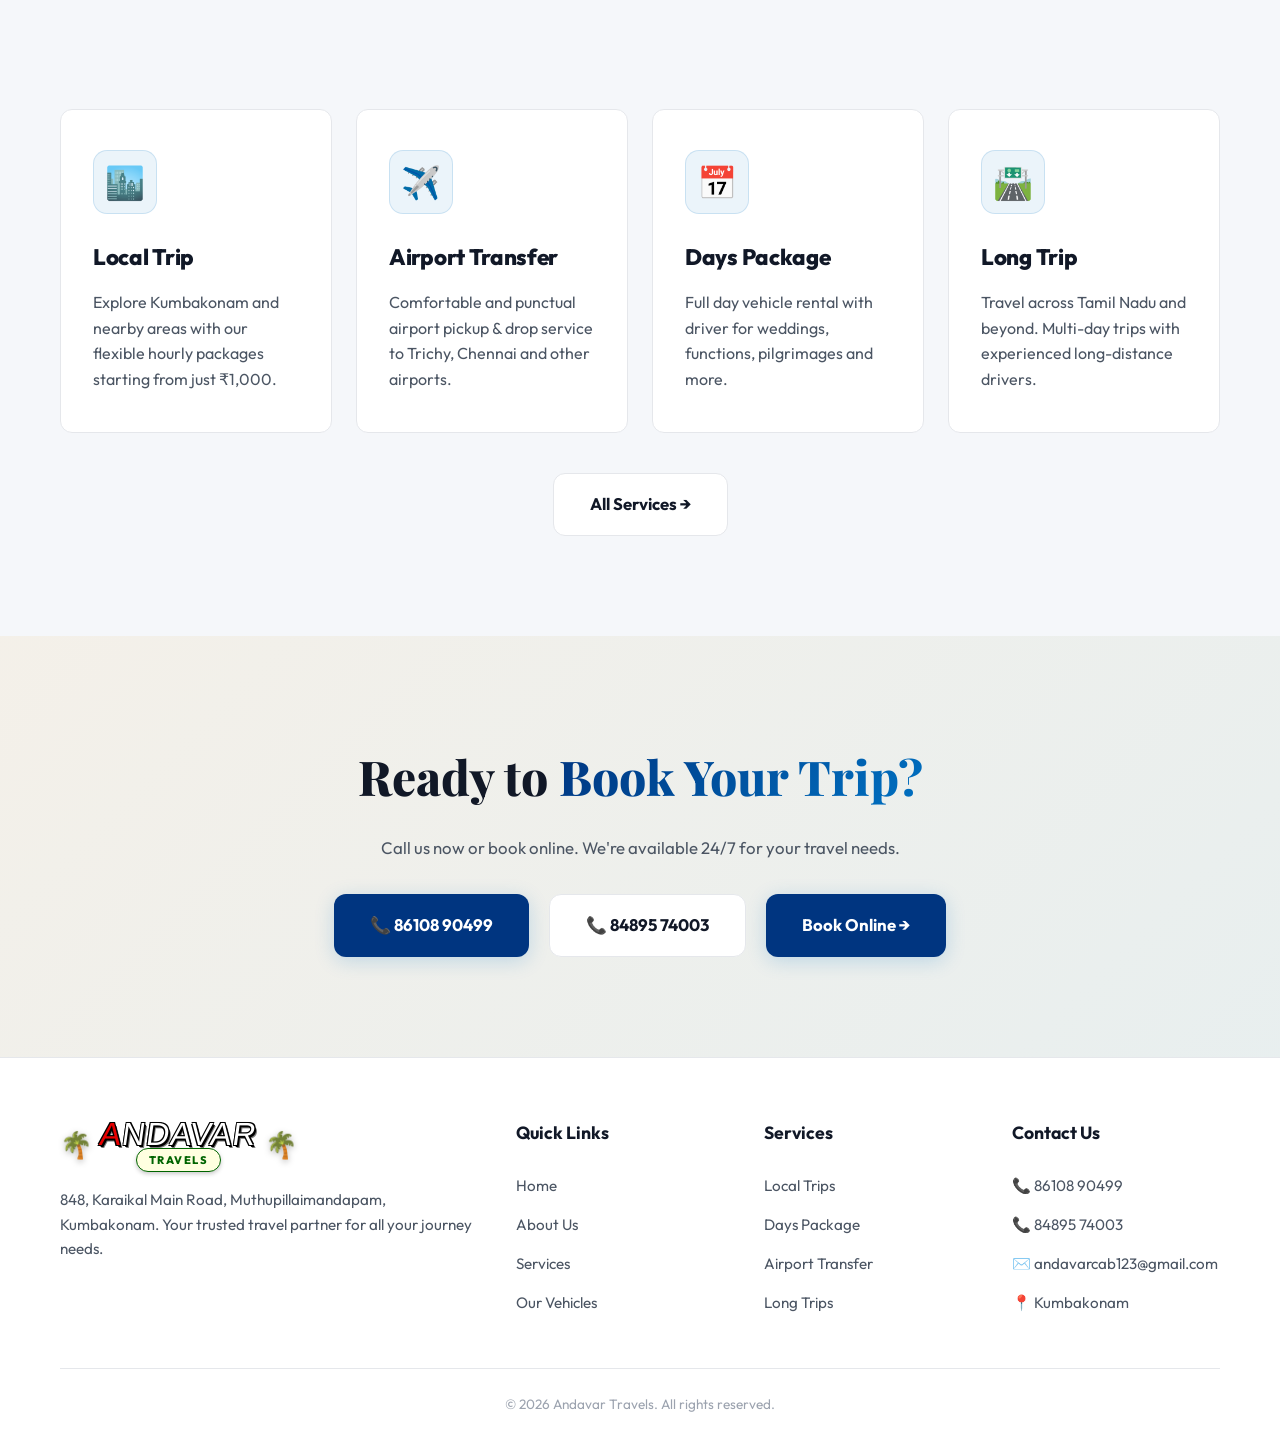
==== commit 1f5b1924: "webp convert" ====
--- a/index.html
+++ b/index.html
@@ -12,7 +12,7 @@
 
   <!-- HERO -->
   <section class="hero" id="hero">
-    <div class="hero-bg"><img src="images/hero-banner.png" alt="Andavar Travels"></div>
+    <div class="hero-bg"><img src="images/hero-banner.webp" alt="Andavar Travels"></div>
     
     <div class="hero-marquee">
       <marquee scrollamount="16">🌟 BOOK NOW - NAVAGRAHA TRIP FOR ONE DAY. SPECIAL PACKAGES AVAILABLE! &nbsp; | &nbsp; 📞 CALL NOW: +91 86108 90499 / +91 84895 74003 🌟</marquee>
@@ -88,7 +88,7 @@
       </div>
       <div class="vehicles-grid">
         <div class="vehicle-card animate-on-scroll">
-          <div class="vehicle-img"><img src="images/swift-etios.png" alt="Swift / Etios"></div>
+          <div class="vehicle-img"><img src="images/swift-etios.webp" alt="Swift / Etios"></div>
           <div class="vehicle-info">
             <h3>Swift / Etios <span class="vehicle-ac-badge ac">AC</span></h3>
             <div class="seats">👤 4+1 Seater</div>
@@ -96,7 +96,7 @@
           </div>
         </div>
         <div class="vehicle-card animate-on-scroll">
-          <div class="vehicle-img"><img src="images/innova.png" alt="Innova"></div>
+          <div class="vehicle-img"><img src="images/innova.webp" alt="Innova"></div>
           <div class="vehicle-info">
             <h3>Innova <span class="vehicle-ac-badge ac">AC</span></h3>
             <div class="seats">👤 7+1 Seater</div>
@@ -104,7 +104,7 @@
           </div>
         </div>
         <div class="vehicle-card animate-on-scroll">
-          <div class="vehicle-img"><img src="images/tempo-traveller.png" alt="Tempo Traveller"></div>
+          <div class="vehicle-img"><img src="images/tempo-traveller.webp" alt="Tempo Traveller"></div>
           <div class="vehicle-info">
             <h3>Tempo Traveller <span class="vehicle-ac-badge ac">AC</span></h3>
             <div class="seats">👤 14 Seater</div>
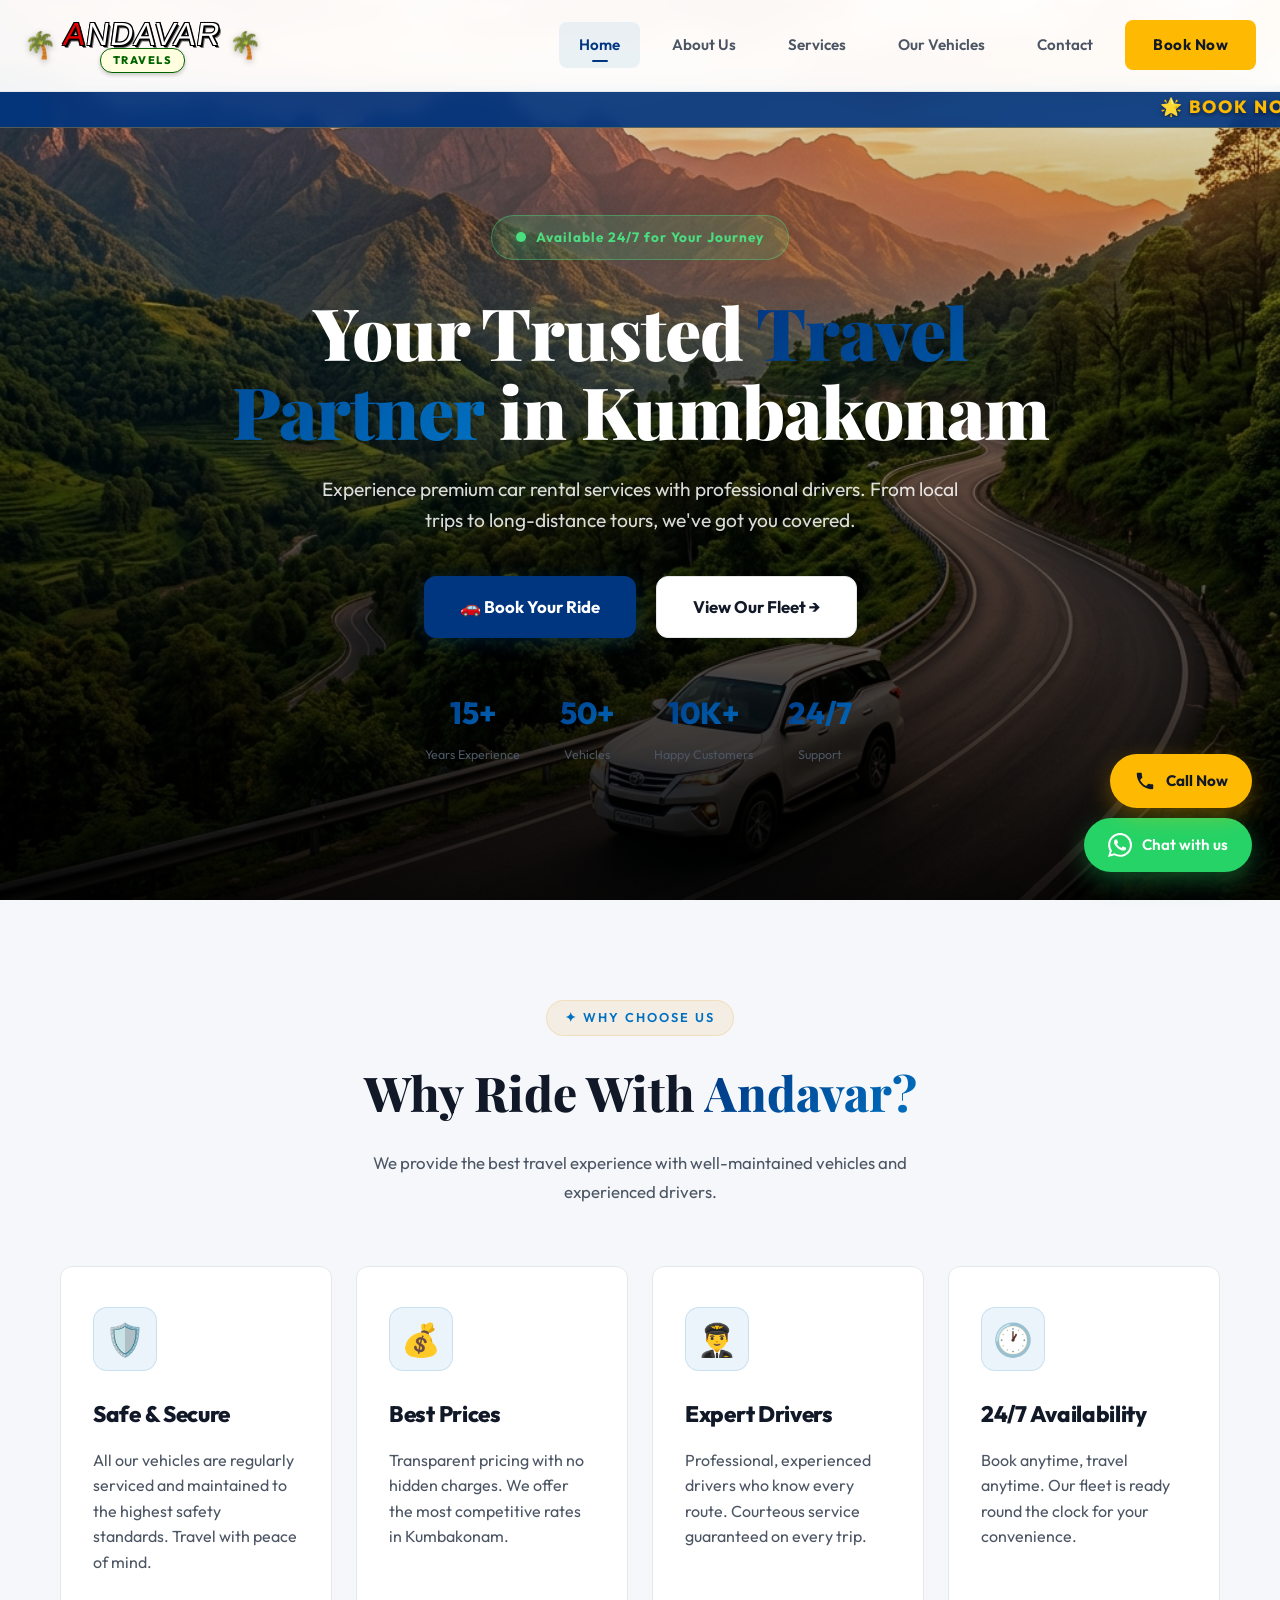
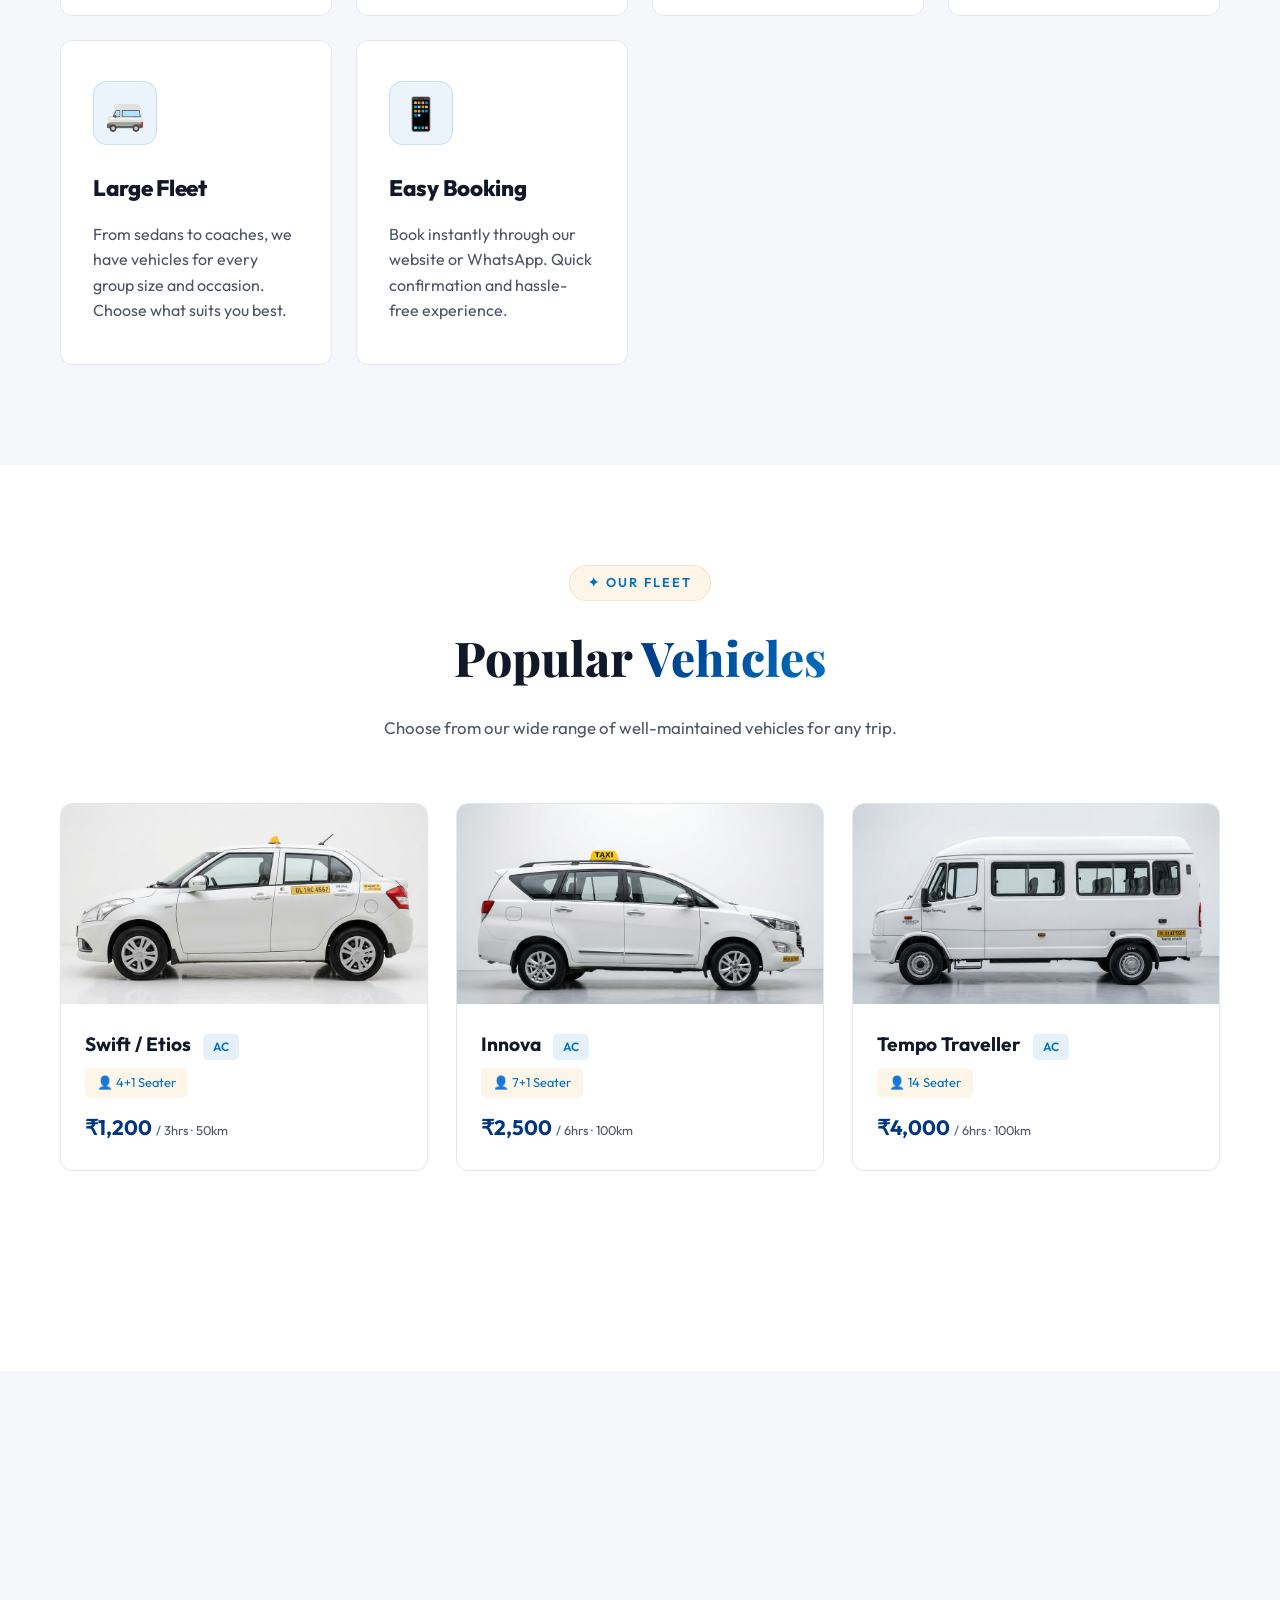
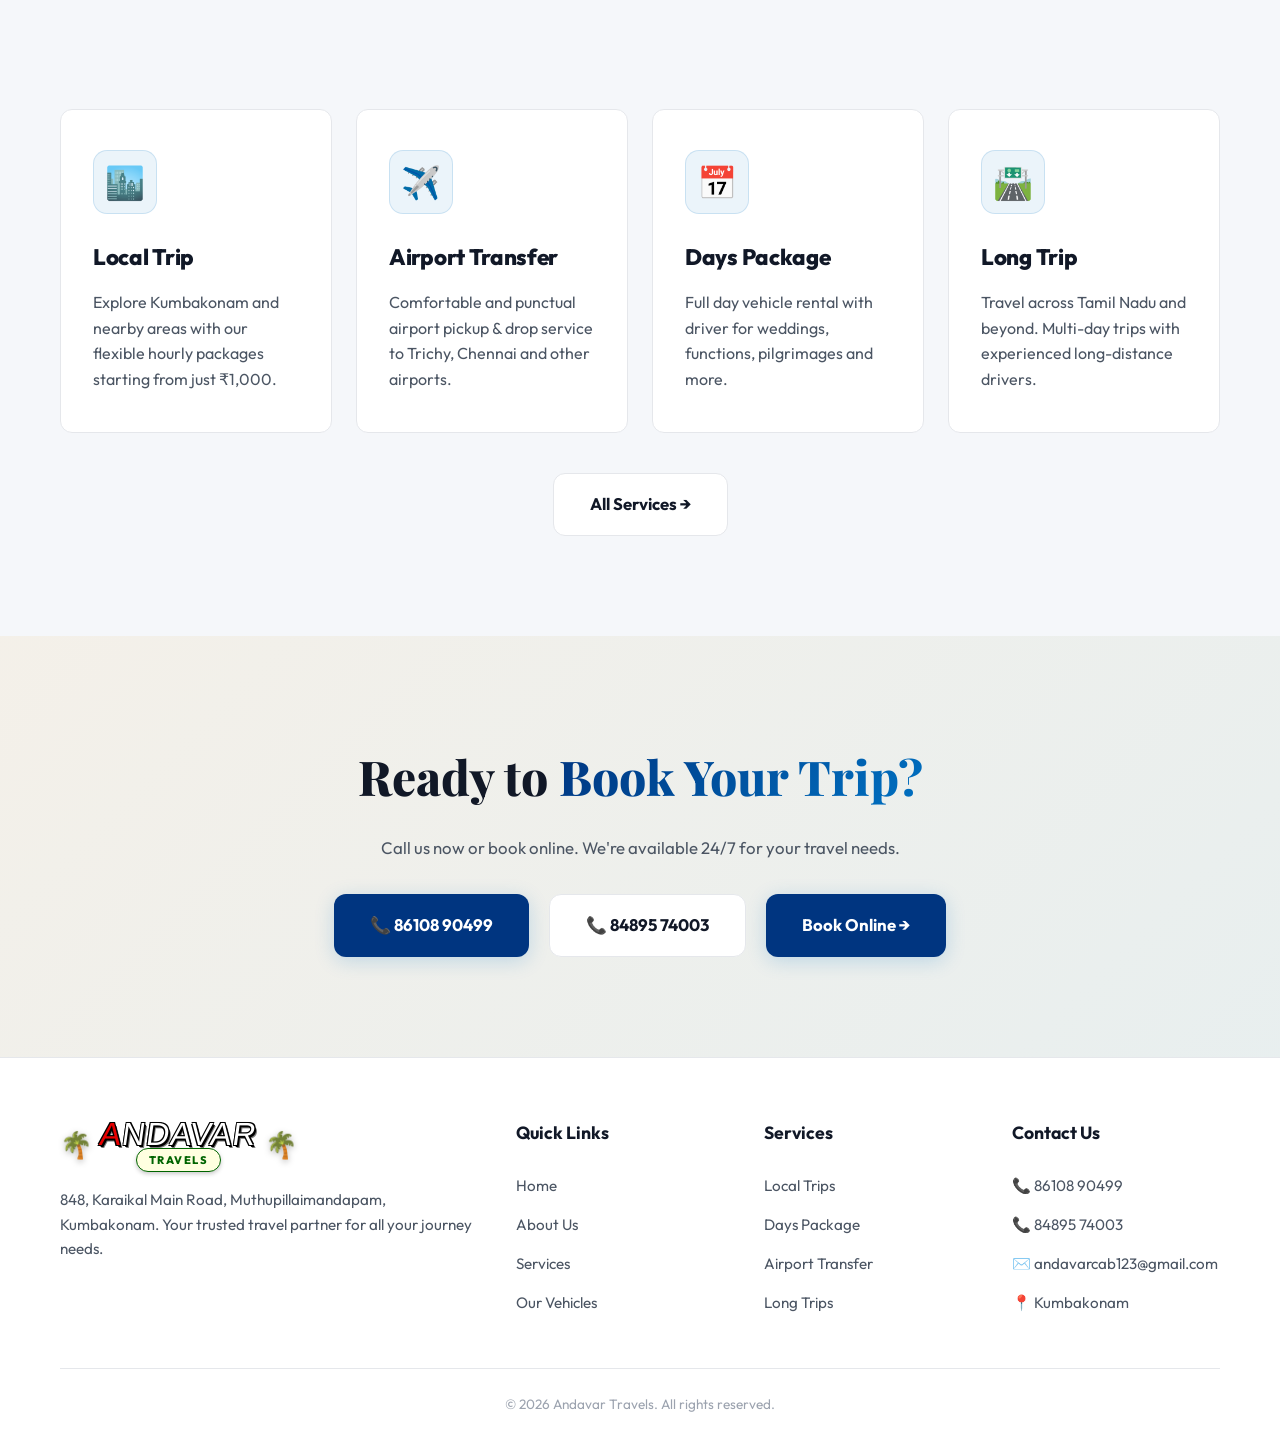
==== commit 81e94287: "mar" ====
--- a/index.html
+++ b/index.html
@@ -15,7 +15,7 @@
     <div class="hero-bg"><img src="images/hero-banner.webp" alt="Andavar Travels"></div>
     
     <div class="hero-marquee">
-      <marquee scrollamount="16">🌟 BOOK NOW - NAVAGRAHA TRIP FOR ONE DAY. SPECIAL PACKAGES AVAILABLE! &nbsp; | &nbsp; 📞 CALL NOW: +91 86108 90499 / +91 84895 74003 🌟</marquee>
+      <marquee scrollamount="4">🌟 BOOK NOW - NAVAGRAHA TRIP FOR ONE DAY. SPECIAL PACKAGES AVAILABLE! &nbsp; | &nbsp; 📞 CALL NOW: +91 86108 90499 / +91 84895 74003 🌟</marquee>
     </div>
 
     <div class="hero-content container">
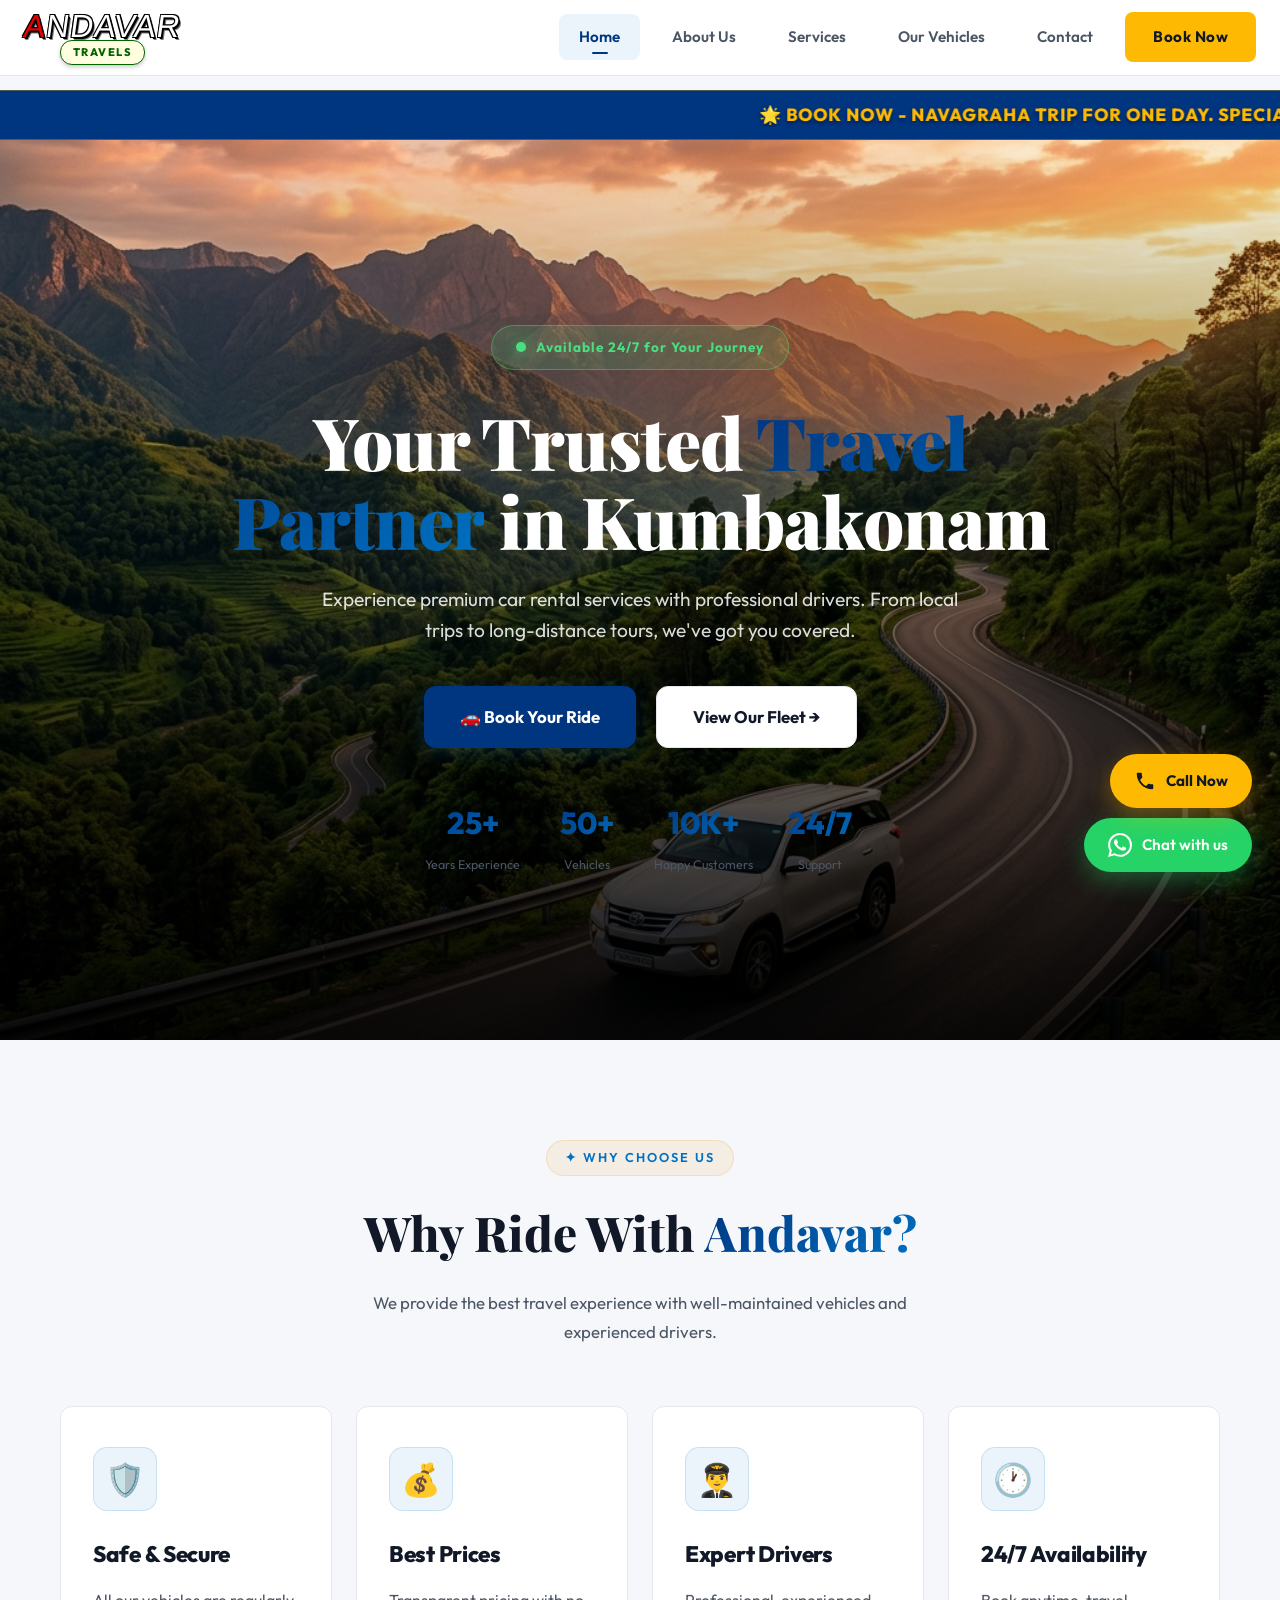
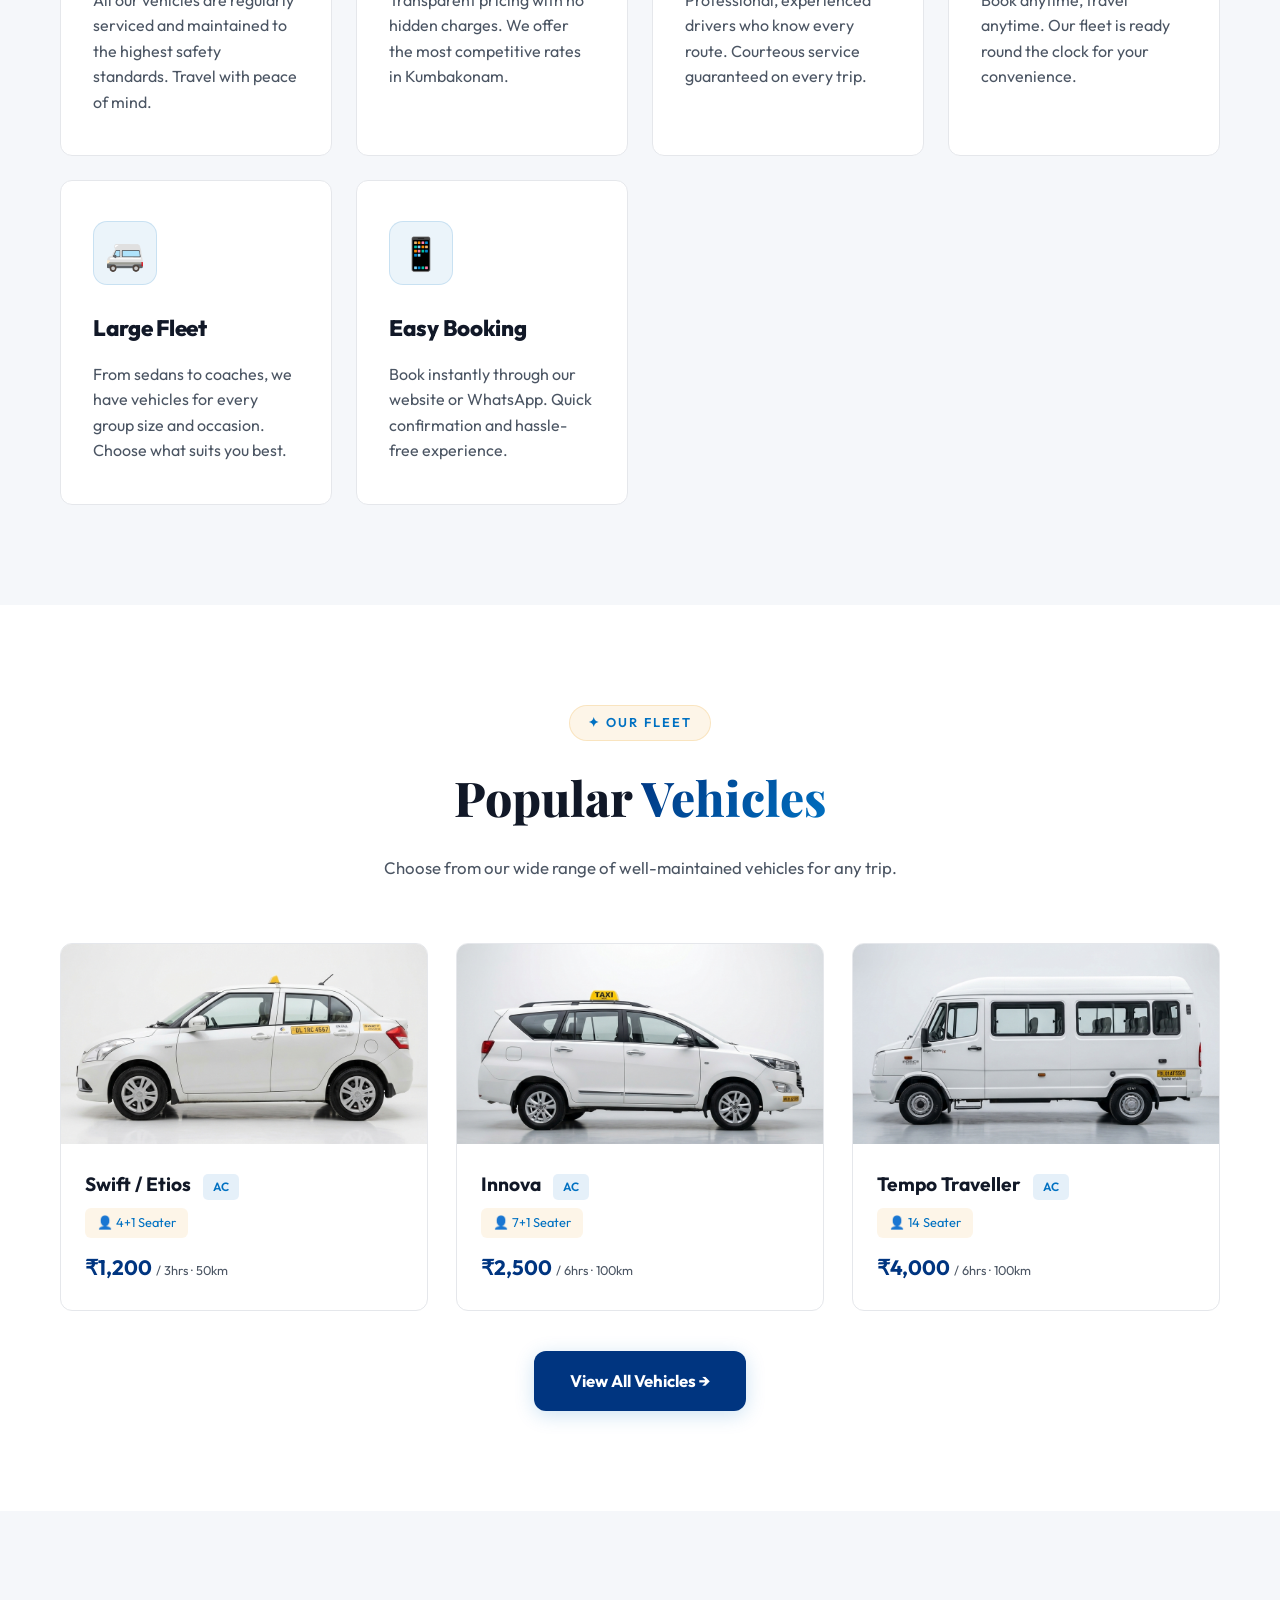
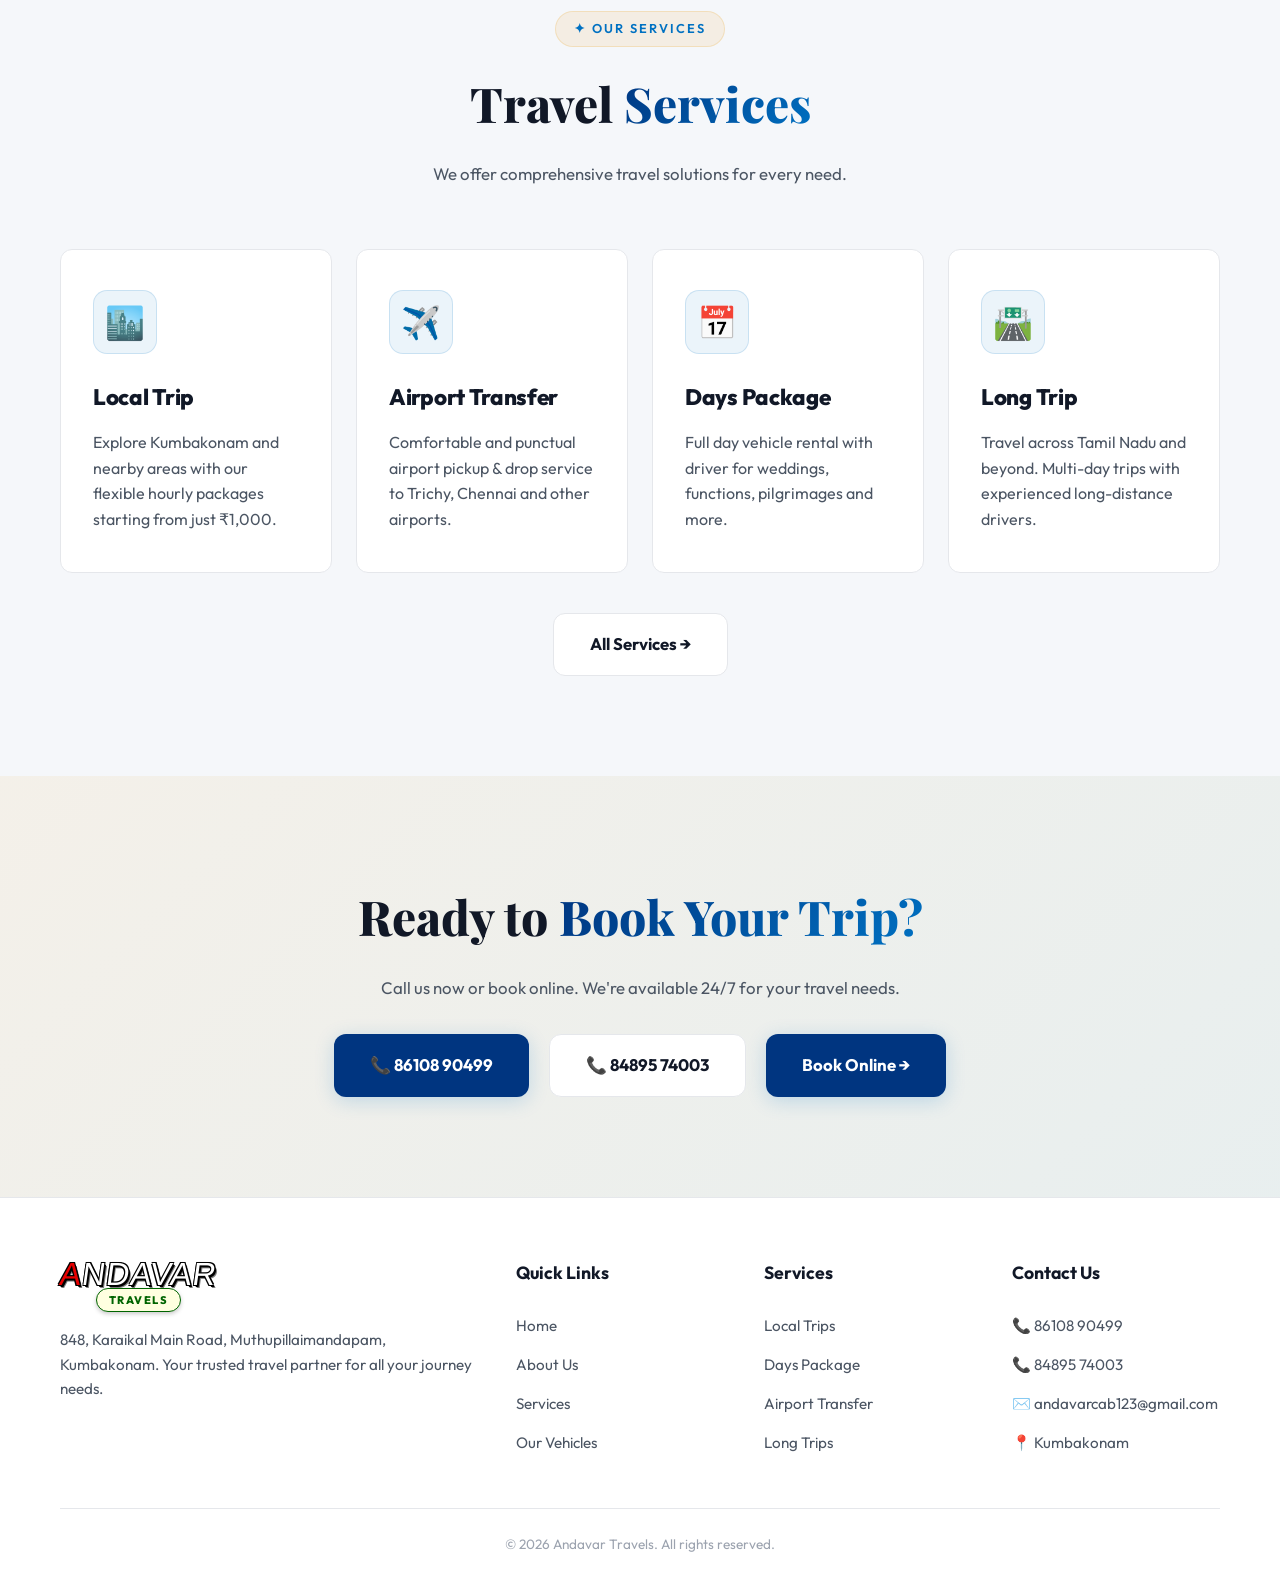
==== commit 24f05b2c: "Add files via upload" ====
--- a/index.html
+++ b/index.html
@@ -9,14 +9,14 @@
 </head>
 <body>
   <div id="nav-placeholder"></div>
+  
+  <div class="hero-marquee">
+    <marquee scrollamount="16">🌟 BOOK NOW - NAVAGRAHA TRIP FOR ONE DAY. SPECIAL PACKAGES AVAILABLE! &nbsp; | &nbsp; 📞 CALL NOW: +91 86108 90499 / +91 84895 74003 🌟</marquee>
+  </div>
 
   <!-- HERO -->
   <section class="hero" id="hero">
-    <div class="hero-bg"><img src="images/hero-banner.webp" alt="Andavar Travels"></div>
-    
-    <div class="hero-marquee">
-      <marquee scrollamount="4">🌟 BOOK NOW - NAVAGRAHA TRIP FOR ONE DAY. SPECIAL PACKAGES AVAILABLE! &nbsp; | &nbsp; 📞 CALL NOW: +91 86108 90499 / +91 84895 74003 🌟</marquee>
-    </div>
+    <div class="hero-bg"><img src="hero-banner.png" alt="Andavar Travels"></div>
 
     <div class="hero-content container">
       <div class="hero-badge"><span class="dot"></span> Available 24/7 for Your Journey</div>
@@ -27,7 +27,7 @@
         <a href="vehicles.html" class="btn btn-outline">View Our Fleet →</a>
       </div>
       <div class="hero-stats">
-        <div class="stat"><div class="num">15+</div><div class="label">Years Experience</div></div>
+        <div class="stat"><div class="num">25+</div><div class="label">Years Experience</div></div>
         <div class="stat"><div class="num">50+</div><div class="label">Vehicles</div></div>
         <div class="stat"><div class="num">10K+</div><div class="label">Happy Customers</div></div>
         <div class="stat"><div class="num">24/7</div><div class="label">Support</div></div>
@@ -88,7 +88,7 @@
       </div>
       <div class="vehicles-grid">
         <div class="vehicle-card animate-on-scroll">
-          <div class="vehicle-img"><img src="images/swift-etios.webp" alt="Swift / Etios"></div>
+          <div class="vehicle-img"><img src="swift-etios.png" alt="Swift / Etios"></div>
           <div class="vehicle-info">
             <h3>Swift / Etios <span class="vehicle-ac-badge ac">AC</span></h3>
             <div class="seats">👤 4+1 Seater</div>
@@ -96,7 +96,7 @@
           </div>
         </div>
         <div class="vehicle-card animate-on-scroll">
-          <div class="vehicle-img"><img src="images/innova.webp" alt="Innova"></div>
+          <div class="vehicle-img"><img src="innova.png" alt="Innova"></div>
           <div class="vehicle-info">
             <h3>Innova <span class="vehicle-ac-badge ac">AC</span></h3>
             <div class="seats">👤 7+1 Seater</div>
@@ -104,7 +104,7 @@
           </div>
         </div>
         <div class="vehicle-card animate-on-scroll">
-          <div class="vehicle-img"><img src="images/tempo-traveller.webp" alt="Tempo Traveller"></div>
+          <div class="vehicle-img"><img src="tempo-traveller.png" alt="Tempo Traveller"></div>
           <div class="vehicle-info">
             <h3>Tempo Traveller <span class="vehicle-ac-badge ac">AC</span></h3>
             <div class="seats">👤 14 Seater</div>
--- a/styles.css
+++ b/styles.css
@@ -93,7 +93,7 @@
   display: flex;
   align-items: center;
   justify-content: space-between;
-  padding: 18px 24px;
+  padding: 10px 24px;
   max-width: 1300px;
   margin: 0 auto;
 }
@@ -104,10 +104,9 @@
 }
 
 .nav-logo img {
-  height: 48px;
+  height: 60px;
   width: auto;
   object-fit: contain;
-  border-radius: 6px;
 }
 
 /* Custom HTML Logo matching user image */
@@ -117,10 +116,7 @@
   gap: 8px;
 }
 
-.css-logo .tree {
-  font-size: 26px;
-  filter: drop-shadow(0 2px 3px rgba(0, 0, 0, 0.3));
-}
+
 
 .css-logo .text-wrap {
   display: flex;
@@ -233,7 +229,7 @@
   display: flex;
   align-items: center;
   overflow: hidden;
-  padding-top: 80px;
+  padding-top: 20px;
 }
 
 .hero-bg {
@@ -242,24 +238,27 @@
 }
 
 .hero-marquee {
-  position: absolute;
-  top: 85px;
-  left: 0;
+  position: relative;
+  margin-top: 90px;
   width: 100%;
   z-index: 5;
-  background: rgba(0, 53, 128, 0.9);
-  backdrop-filter: blur(8px);
+  background: var(--primary);
   color: var(--accent);
-  padding: 10px 0;
-  display: flex;
-  align-items: center;
-  line-height: 1.2;
+  padding: 12px 0;
+  display: flex;
+  align-items: center;
   font-weight: 800;
   font-size: 1.1rem;
   border-top: 1px solid rgba(254, 186, 2, 0.3);
   border-bottom: 1px solid rgba(254, 186, 2, 0.3);
-  letter-spacing: 2px;
+  letter-spacing: 1px;
   text-shadow: 0 2px 4px rgba(0, 0, 0, 0.5);
+}
+
+.hero-marquee marquee {
+  display: block;
+  height: 24px;
+  line-height: 24px;
 }
 
 .hero-bg img {
@@ -995,7 +994,7 @@
 
 /* ===== PAGE HEADER ===== */
 .page-header {
-  padding: 140px 0 60px;
+  padding: 130px 0 60px;
   background: var(--gradient-hero);
   text-align: center;
   border-bottom: 1px solid var(--dark-border);
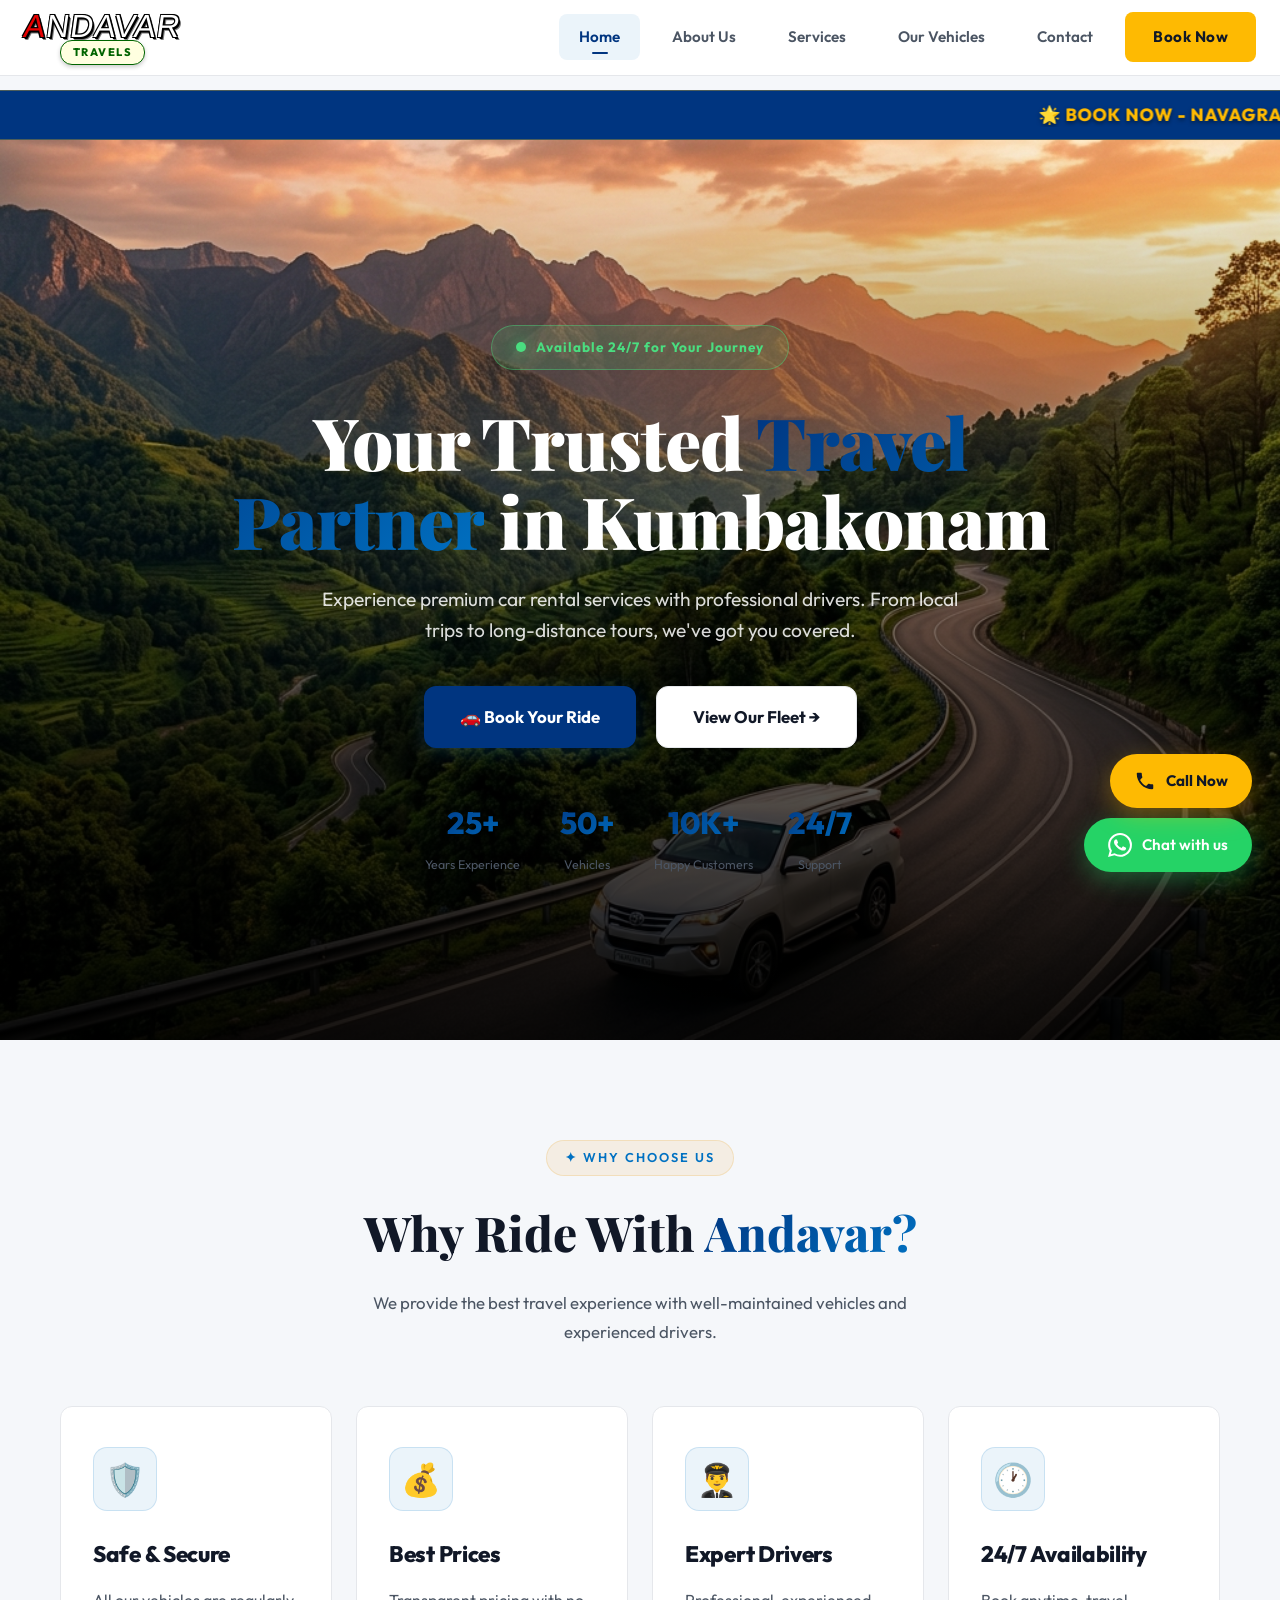
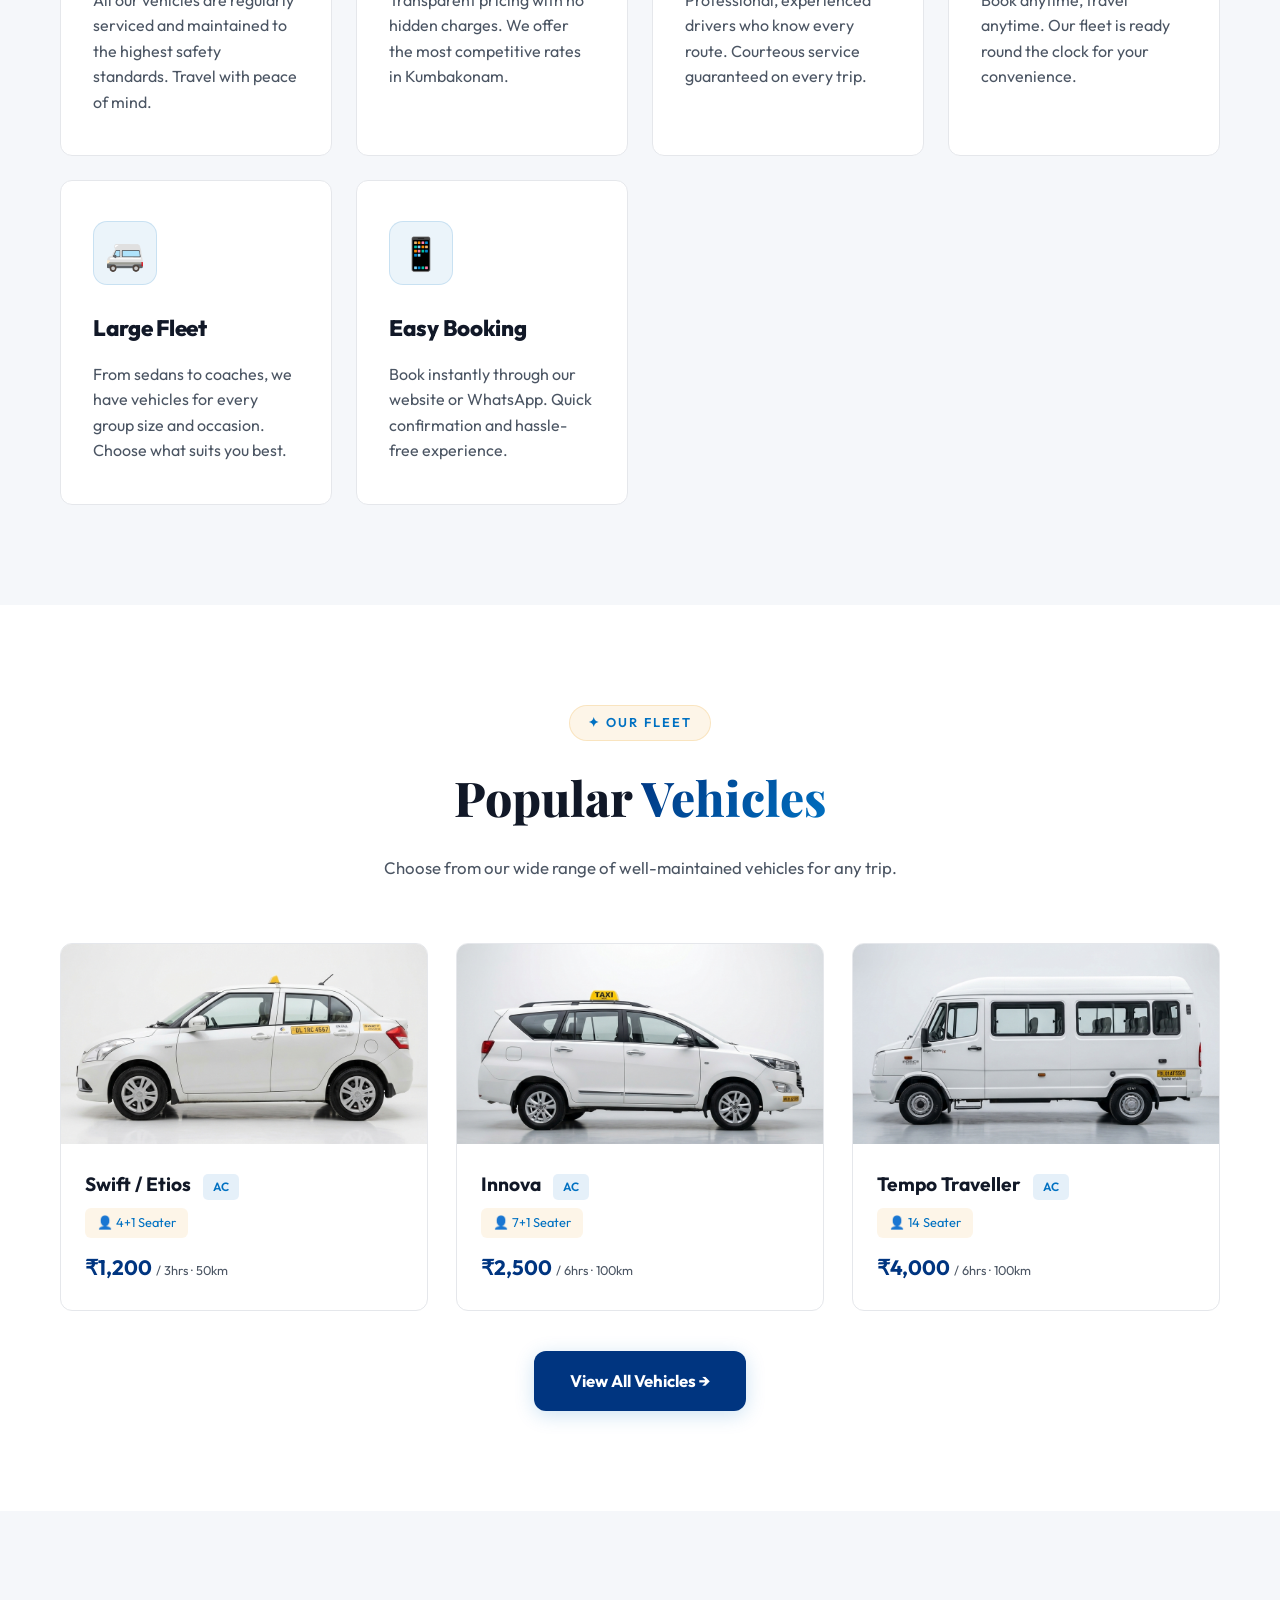
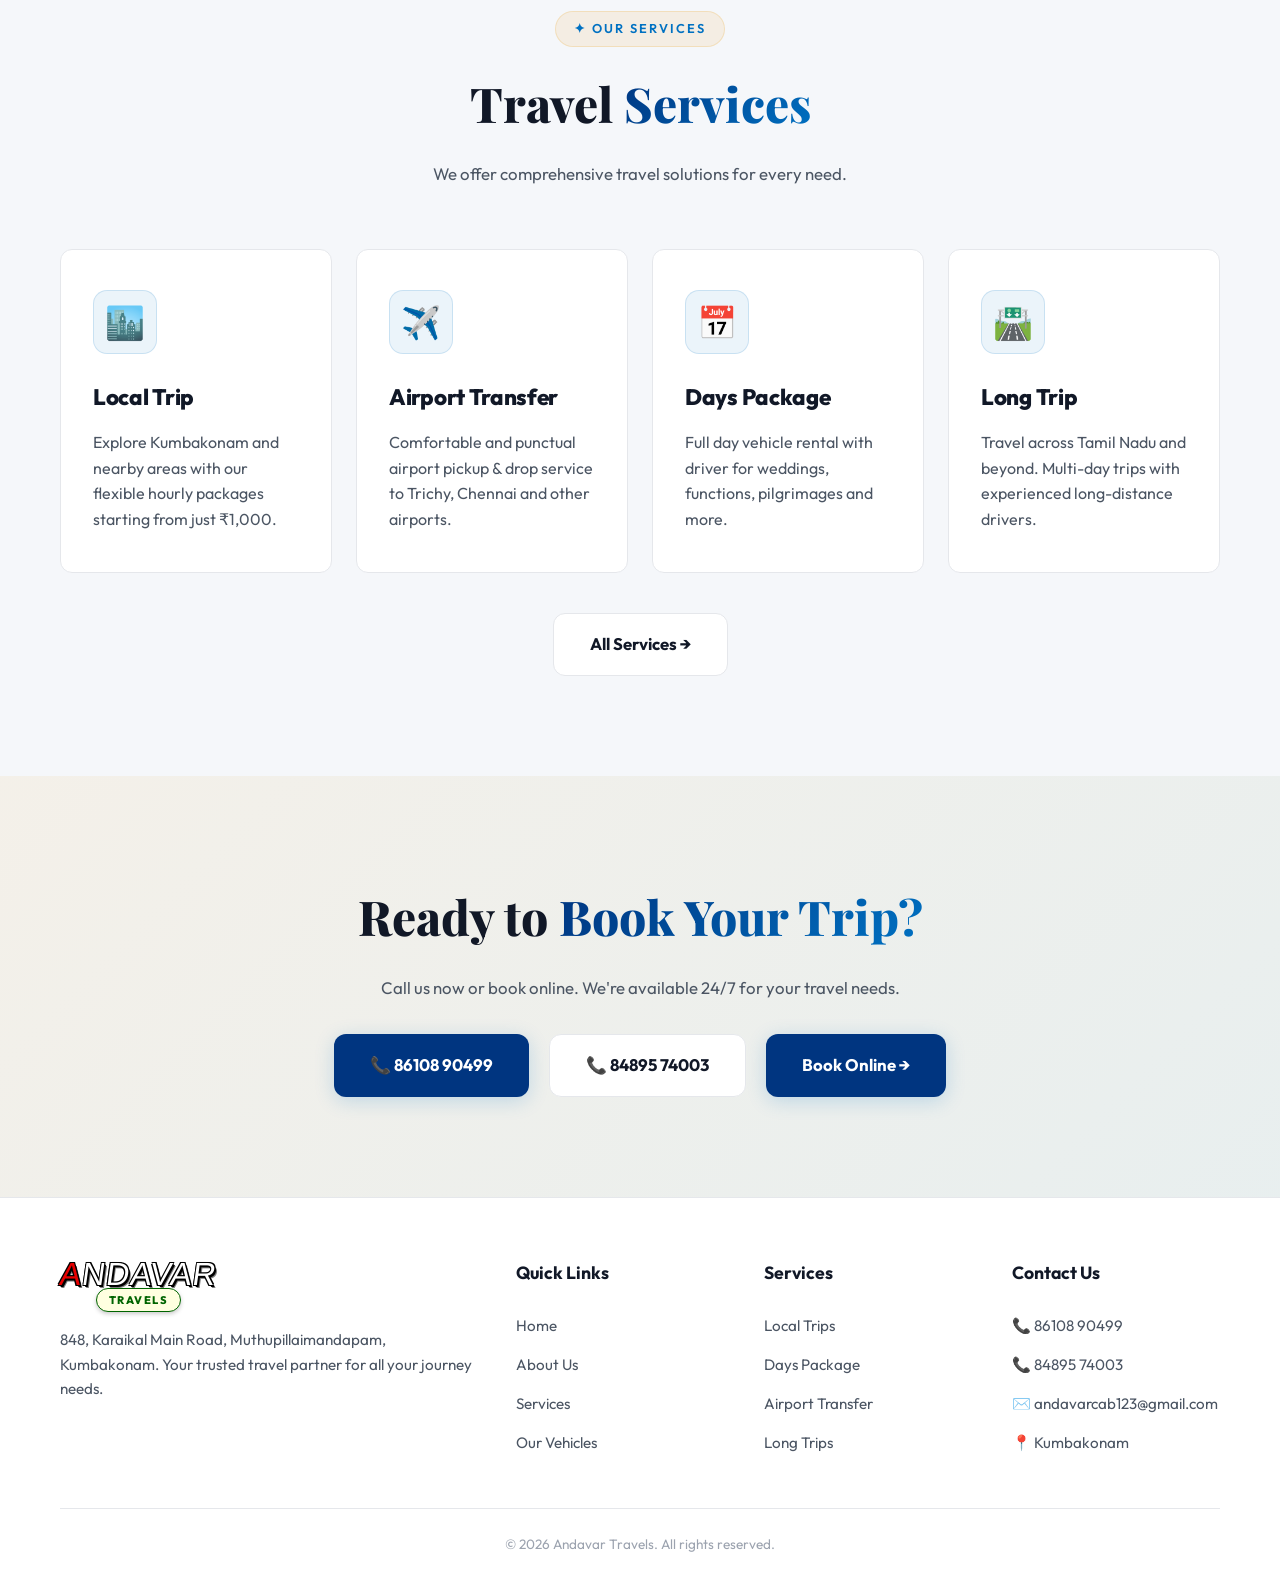
==== commit 8e0720e7: "Add files via upload" ====
--- a/index.html
+++ b/index.html
@@ -11,7 +11,7 @@
   <div id="nav-placeholder"></div>
   
   <div class="hero-marquee">
-    <marquee scrollamount="16">🌟 BOOK NOW - NAVAGRAHA TRIP FOR ONE DAY. SPECIAL PACKAGES AVAILABLE! &nbsp; | &nbsp; 📞 CALL NOW: +91 86108 90499 / +91 84895 74003 🌟</marquee>
+    <marquee scrollamount="8">🌟 BOOK NOW - NAVAGRAHA TRIP FOR ONE DAY. SPECIAL PACKAGES AVAILABLE! &nbsp; | &nbsp; 📞 CALL NOW: +91 86108 90499 / +91 84895 74003 🌟</marquee>
   </div>
 
   <!-- HERO -->
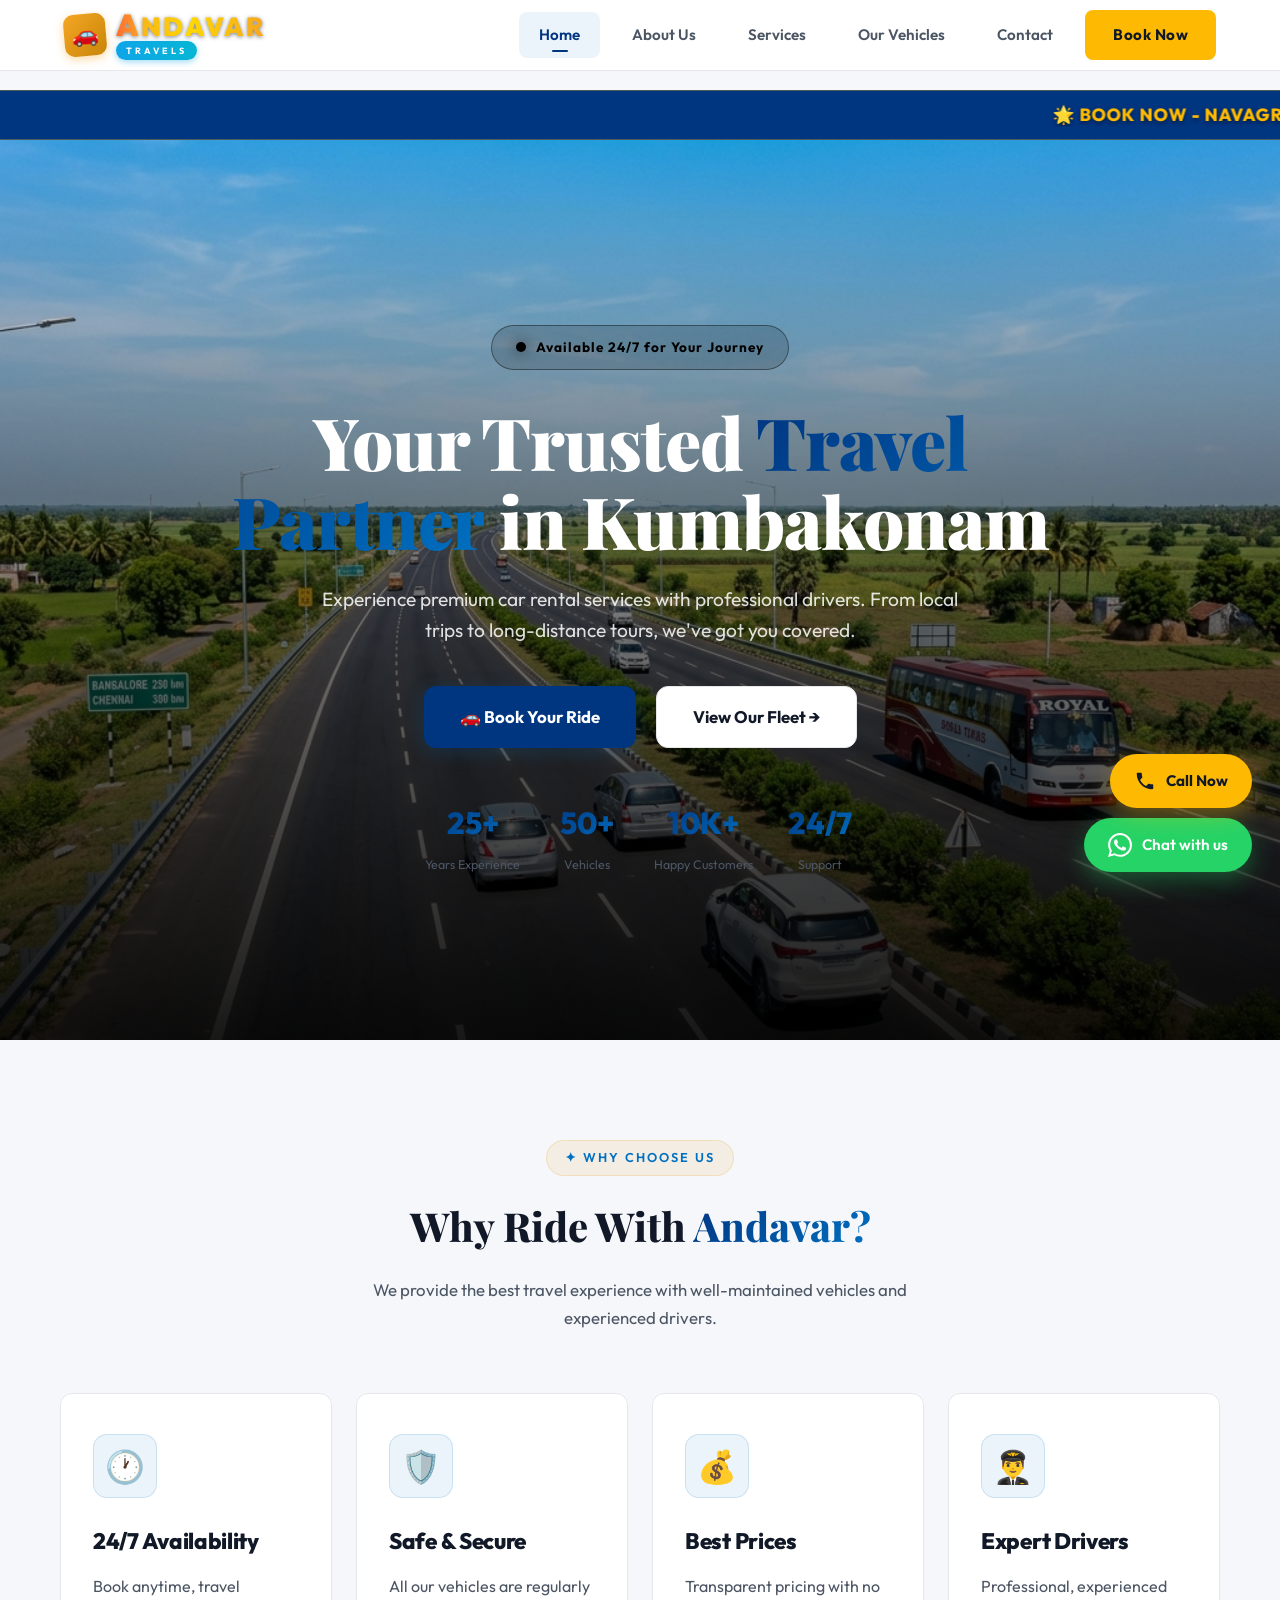
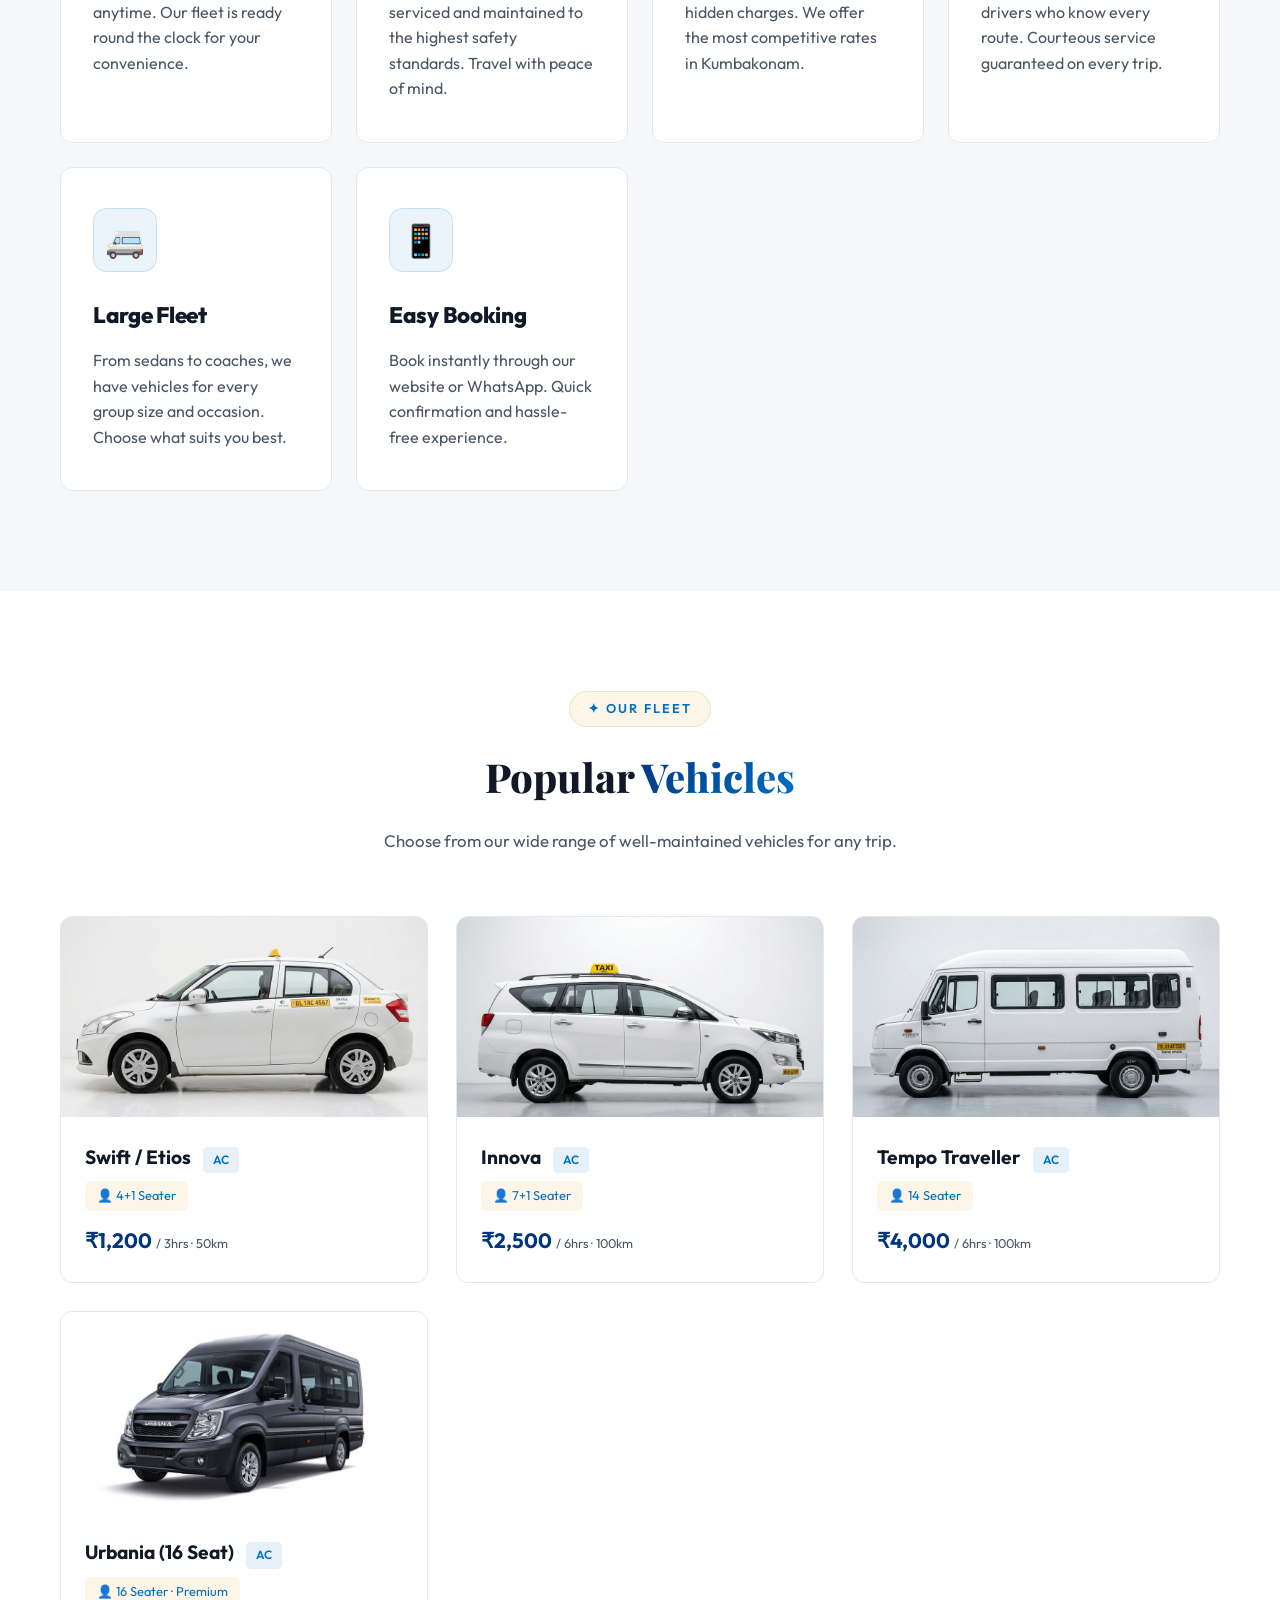
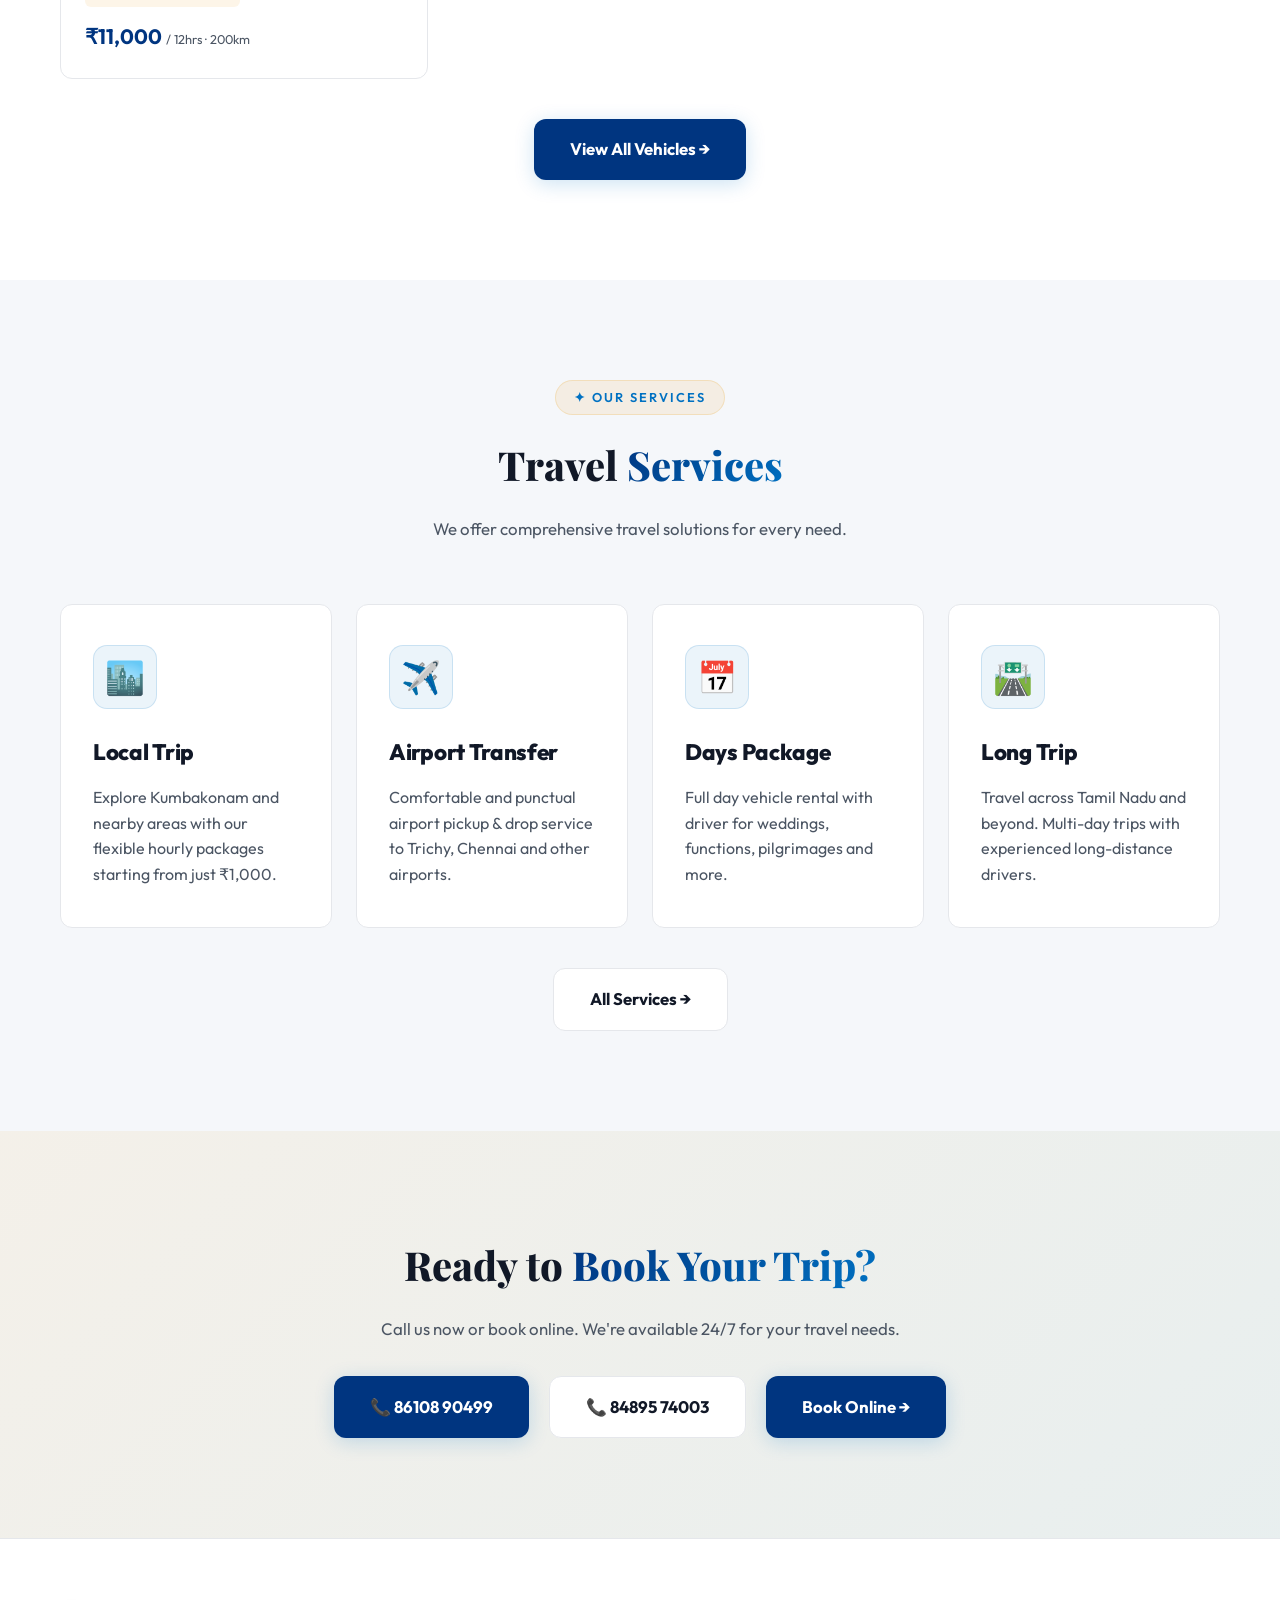
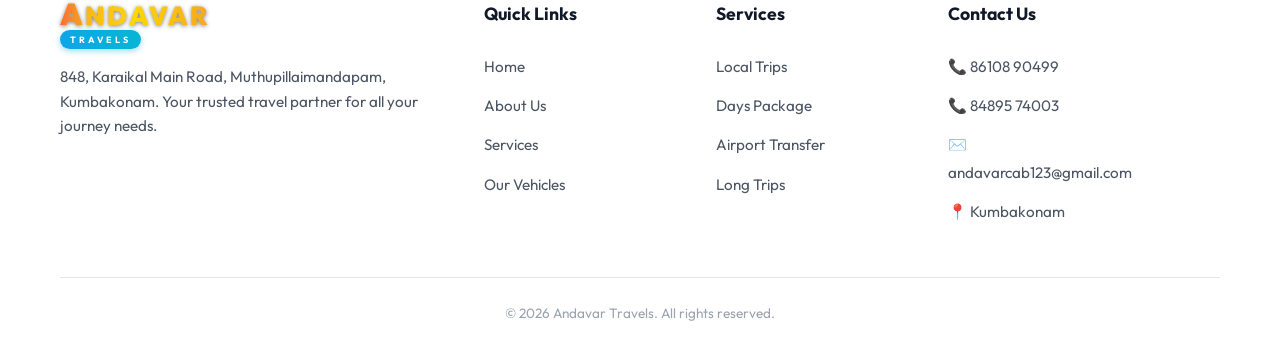
==== commit 4a0c8fae: "Add files via upload" ====
--- a/index.html
+++ b/index.html
@@ -1,36 +1,53 @@
 <!DOCTYPE html>
 <html lang="en">
+
 <head>
   <meta charset="UTF-8">
   <meta name="viewport" content="width=device-width, initial-scale=1.0">
   <title>Andavar Travels - Premium Car Rentals in Kumbakonam</title>
-  <meta name="description" content="Andavar Travels offers premium car rental, tempo traveller, van and coach services in Kumbakonam. Book local trips, airport transfers, day packages and long distance tours.">
+  <meta name="description"
+    content="Andavar Travels offers premium car rental, tempo traveller, van and coach services in Kumbakonam. Book local trips, airport transfers, day packages and long distance tours.">
   <link rel="stylesheet" href="styles.css">
 </head>
+
 <body>
   <div id="nav-placeholder"></div>
-  
+
   <div class="hero-marquee">
-    <marquee scrollamount="8">🌟 BOOK NOW - NAVAGRAHA TRIP FOR ONE DAY. SPECIAL PACKAGES AVAILABLE! &nbsp; | &nbsp; 📞 CALL NOW: +91 86108 90499 / +91 84895 74003 🌟</marquee>
+    <marquee scrollamount="8">🌟 BOOK NOW - NAVAGRAHA TRIP FOR ONE DAY. SPECIAL PACKAGES AVAILABLE! &nbsp; | &nbsp; 📞
+      CALL NOW: +91 86108 90499 / +91 84895 74003 🌟</marquee>
   </div>
 
   <!-- HERO -->
   <section class="hero" id="hero">
-    <div class="hero-bg"><img src="hero-banner.png" alt="Andavar Travels"></div>
+    <div class="hero-bg"><img src="hero-banner.png?v=2" alt="Andavar Travels"></div>
 
     <div class="hero-content container">
       <div class="hero-badge"><span class="dot"></span> Available 24/7 for Your Journey</div>
       <h1>Your Trusted <span class="gold">Travel Partner</span> in Kumbakonam</h1>
-      <p>Experience premium car rental services with professional drivers. From local trips to long-distance tours, we've got you covered.</p>
+      <p>Experience premium car rental services with professional drivers. From local trips to long-distance tours,
+        we've got you covered.</p>
       <div class="hero-btns">
         <a href="booking.html" class="btn btn-primary">🚗 Book Your Ride</a>
         <a href="vehicles.html" class="btn btn-outline">View Our Fleet →</a>
       </div>
       <div class="hero-stats">
-        <div class="stat"><div class="num">25+</div><div class="label">Years Experience</div></div>
-        <div class="stat"><div class="num">50+</div><div class="label">Vehicles</div></div>
-        <div class="stat"><div class="num">10K+</div><div class="label">Happy Customers</div></div>
-        <div class="stat"><div class="num">24/7</div><div class="label">Support</div></div>
+        <div class="stat">
+          <div class="num">25+</div>
+          <div class="label">Years Experience</div>
+        </div>
+        <div class="stat">
+          <div class="num">50+</div>
+          <div class="label">Vehicles</div>
+        </div>
+        <div class="stat">
+          <div class="num">10K+</div>
+          <div class="label">Happy Customers</div>
+        </div>
+        <div class="stat">
+          <div class="num">24/7</div>
+          <div class="label">Support</div>
+        </div>
       </div>
     </div>
   </section>
@@ -41,9 +58,15 @@
       <div class="section-header animate-on-scroll">
         <div class="section-badge">✦ Why Choose Us</div>
         <h2 class="section-title">Why Ride With <span class="gold">Andavar?</span></h2>
-        <p class="section-desc">We provide the best travel experience with well-maintained vehicles and experienced drivers.</p>
+        <p class="section-desc">We provide the best travel experience with well-maintained vehicles and experienced
+          drivers.</p>
       </div>
       <div class="services-grid">
+        <div class="card animate-on-scroll">
+          <div class="card-icon">🕐</div>
+          <h3>24/7 Availability</h3>
+          <p>Book anytime, travel anytime. Our fleet is ready round the clock for your convenience.</p>
+        </div>
         <div class="card animate-on-scroll">
           <div class="card-icon">🛡️</div>
           <h3>Safe & Secure</h3>
@@ -58,11 +81,6 @@
           <div class="card-icon">👨‍✈️</div>
           <h3>Expert Drivers</h3>
           <p>Professional, experienced drivers who know every route. Courteous service guaranteed on every trip.</p>
-        </div>
-        <div class="card animate-on-scroll">
-          <div class="card-icon">🕐</div>
-          <h3>24/7 Availability</h3>
-          <p>Book anytime, travel anytime. Our fleet is ready round the clock for your convenience.</p>
         </div>
         <div class="card animate-on-scroll">
           <div class="card-icon">🚐</div>
@@ -111,6 +129,14 @@
             <div class="price">₹4,000 <span>/ 6hrs · 100km</span></div>
           </div>
         </div>
+        <div class="vehicle-card animate-on-scroll">
+          <div class="vehicle-img"><img src="urbania.png" alt="Urbania"></div>
+          <div class="vehicle-info">
+            <h3>Urbania (16 Seat) <span class="vehicle-ac-badge ac">AC</span></h3>
+            <div class="seats">👤 16 Seater · Premium</div>
+            <div class="price">₹11,000 <span>/ 12hrs · 200km</span></div>
+          </div>
+        </div>
       </div>
       <div style="text-align:center; margin-top:40px;" class="animate-on-scroll">
         <a href="vehicles.html" class="btn btn-primary">View All Vehicles →</a>
@@ -159,7 +185,8 @@
     <div class="container" style="text-align:center;">
       <div class="animate-on-scroll">
         <h2 class="section-title">Ready to <span class="gold">Book Your Trip?</span></h2>
-        <p class="section-desc" style="margin-bottom:32px;">Call us now or book online. We're available 24/7 for your travel needs.</p>
+        <p class="section-desc" style="margin-bottom:32px;">Call us now or book online. We're available 24/7 for your
+          travel needs.</p>
         <div class="hero-btns" style="justify-content:center;">
           <a href="tel:8610890499" class="btn btn-primary">📞 86108 90499</a>
           <a href="tel:8489574003" class="btn btn-outline">📞 84895 74003</a>
@@ -176,4 +203,5 @@
     document.getElementById('footer-placeholder').innerHTML = renderFooter();
   </script>
 </body>
-</html>
+
+</html>
--- a/styles.css
+++ b/styles.css
@@ -94,7 +94,7 @@
   align-items: center;
   justify-content: space-between;
   padding: 10px 24px;
-  max-width: 1300px;
+  max-width: 1200px;
   margin: 0 auto;
 }
 
@@ -109,53 +109,71 @@
   object-fit: contain;
 }
 
-/* Custom HTML Logo matching user image */
+/* ===== REDESIGNED PREMIUM LOGO ===== */
 .css-logo {
   display: flex;
   align-items: center;
-  gap: 8px;
-}
-
-
+  gap: 10px;
+}
+
+.css-logo .logo-emblem {
+  width: 42px;
+  height: 42px;
+  background: linear-gradient(135deg, #f5a623 0%, #c8860a 100%);
+  border-radius: 10px;
+  display: flex;
+  align-items: center;
+  justify-content: center;
+  font-size: 22px;
+  box-shadow: 0 3px 10px rgba(245, 166, 35, 0.4);
+  transform: rotate(-5deg);
+  flex-shrink: 0;
+}
 
 .css-logo .text-wrap {
   display: flex;
   flex-direction: column;
-  align-items: center;
+  align-items: flex-start;
+  gap: 1px;
 }
 
 .css-logo .main-text {
-  font-family: 'Impact', 'Arial Black', sans-serif;
-  font-size: 32px;
+  font-family: 'Outfit', 'Arial Black', sans-serif;
+  font-size: 26px;
+  font-weight: 900;
   line-height: 1;
-  transform: skewX(-8deg);
-  letter-spacing: 1px;
+  letter-spacing: 2px;
+  background: linear-gradient(90deg, #f5a623 0%, #ffd700 50%, #f5a623 100%);
+  -webkit-background-clip: text;
+  -webkit-text-fill-color: transparent;
+  background-clip: text;
+  text-shadow: none;
+  filter: drop-shadow(0 1px 2px rgba(0, 0, 0, 0.5));
 }
 
 .css-logo .main-text .red-a {
-  color: #e60000;
-  text-shadow: -1px -1px 0 #000, 1px -1px 0 #000, -1px 1px 0 #000, 1px 1px 0 #000, 2px 2px 0 #000, 3px 3px 0 rgba(0, 0, 0, 0.5);
+  font-size: 30px;
+  background: linear-gradient(90deg, #ff6b35 0%, #f5a623 100%);
+  -webkit-background-clip: text;
+  -webkit-text-fill-color: transparent;
+  background-clip: text;
 }
 
 .css-logo .main-text .white-text {
-  color: #ffffff;
-  text-shadow: -1px -1px 0 #000, 1px -1px 0 #000, -1px 1px 0 #000, 1px 1px 0 #000, 2px 2px 0 #000, 3px 3px 0 rgba(0, 0, 0, 0.5);
+  /* inherited from main-text gradient */
 }
 
 .css-logo .sub-text {
   font-family: 'Outfit', sans-serif;
-  font-weight: 800;
-  font-size: 11px;
-  color: #006400;
-  background: #ffffe0;
-  padding: 2px 12px;
-  border-radius: 12px;
-  border: 1px solid #006400;
-  margin-top: -2px;
-  letter-spacing: 1.5px;
+  font-weight: 700;
+  font-size: 9px;
+  color: #ffffff;
+  background: linear-gradient(90deg, #0ea5e9, #06b6d4);
+  padding: 2px 10px;
+  border-radius: 20px;
+  letter-spacing: 3px;
   text-transform: uppercase;
-  z-index: 2;
-  box-shadow: 0 2px 4px rgba(0, 0, 0, 0.2);
+  box-shadow: 0 2px 6px rgba(14, 165, 233, 0.4);
 }
 
 .nav-links {
@@ -288,11 +306,11 @@
   align-items: center;
   gap: 10px;
   padding: 10px 24px;
-  background: rgba(74, 222, 128, 0.15);
-  border: 1px solid rgba(74, 222, 128, 0.4);
+  background: rgba(0, 0, 0, 0.15);
+  border: 1px solid rgba(0, 0, 0, 0.4);
   border-radius: 100px;
   font-size: 0.85rem;
-  color: #4ade80;
+  color: #000000;
   margin-bottom: 32px;
   letter-spacing: 1px;
   font-weight: 700;
@@ -302,9 +320,9 @@
 .hero-badge .dot {
   width: 10px;
   height: 10px;
-  background: #4ade80;
+  background: #000000;
   border-radius: 50%;
-  box-shadow: 0 0 15px rgba(74, 222, 128, 0.8);
+  box-shadow: 0 0 15px rgba(0, 0, 0, 0.8);
   animation: pulse 1s infinite;
 }
 
@@ -437,7 +455,7 @@
 
 .section-title {
   font-family: 'Playfair Display', serif;
-  font-size: clamp(2rem, 4vw, 3rem);
+  font-size: clamp(1.8rem, 3.5vw, 2.5rem);
   font-weight: 800;
   margin-bottom: 16px;
 }
@@ -528,6 +546,17 @@
   display: grid;
   grid-template-columns: repeat(auto-fit, minmax(260px, 1fr));
   gap: 24px;
+}
+
+/* ===== NAVAGRAHA TEMPLE CARDS ===== */
+.navagraha-card:hover {
+  transform: translateY(-4px);
+  border-color: var(--primary-light) !important;
+  box-shadow: 0 8px 24px rgba(0, 53, 128, 0.1);
+}
+
+.navagraha-card a:hover {
+  text-decoration: underline;
 }
 
 /* ===== VEHICLE CARDS ===== */
@@ -1028,6 +1057,7 @@
   grid-template-columns: 2fr 1fr 1fr 1fr;
   gap: 40px;
   margin-bottom: 40px;
+  padding-right: 80px;
 }
 
 .footer-brand .logo-text {
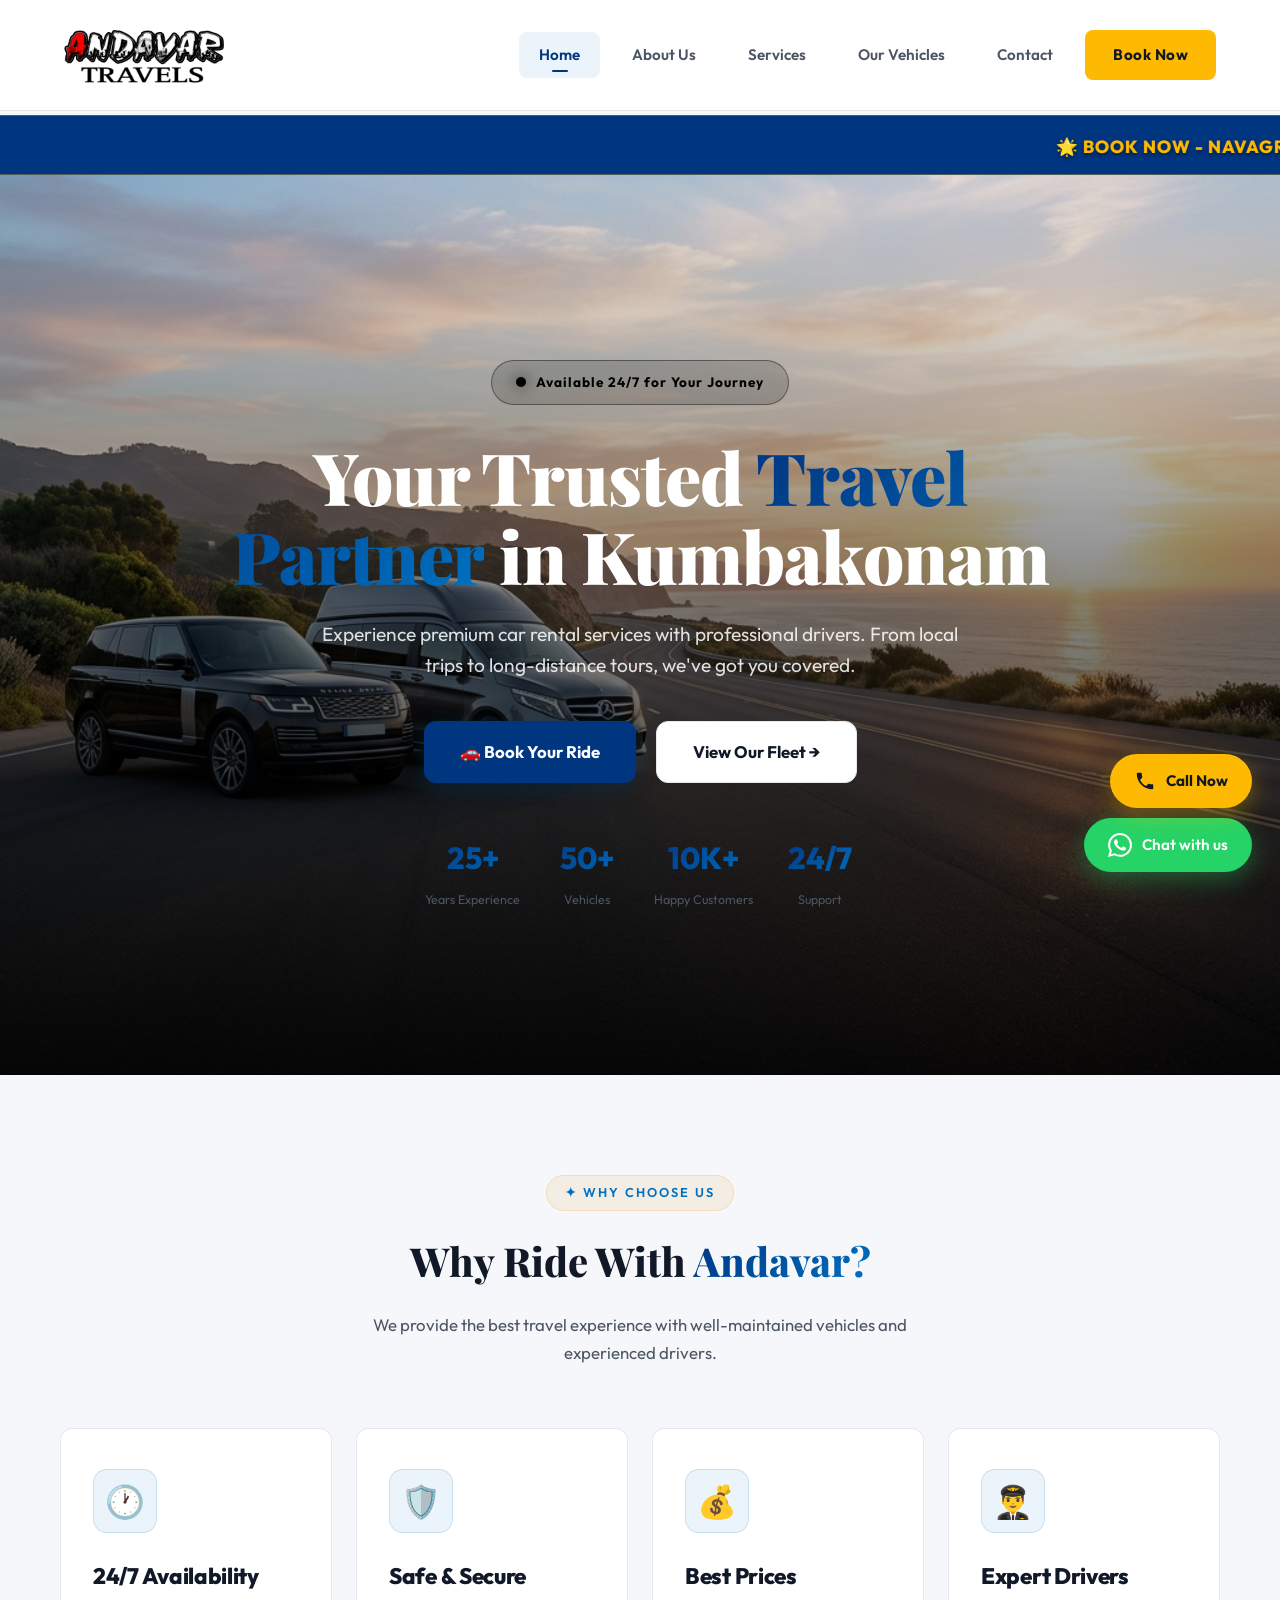
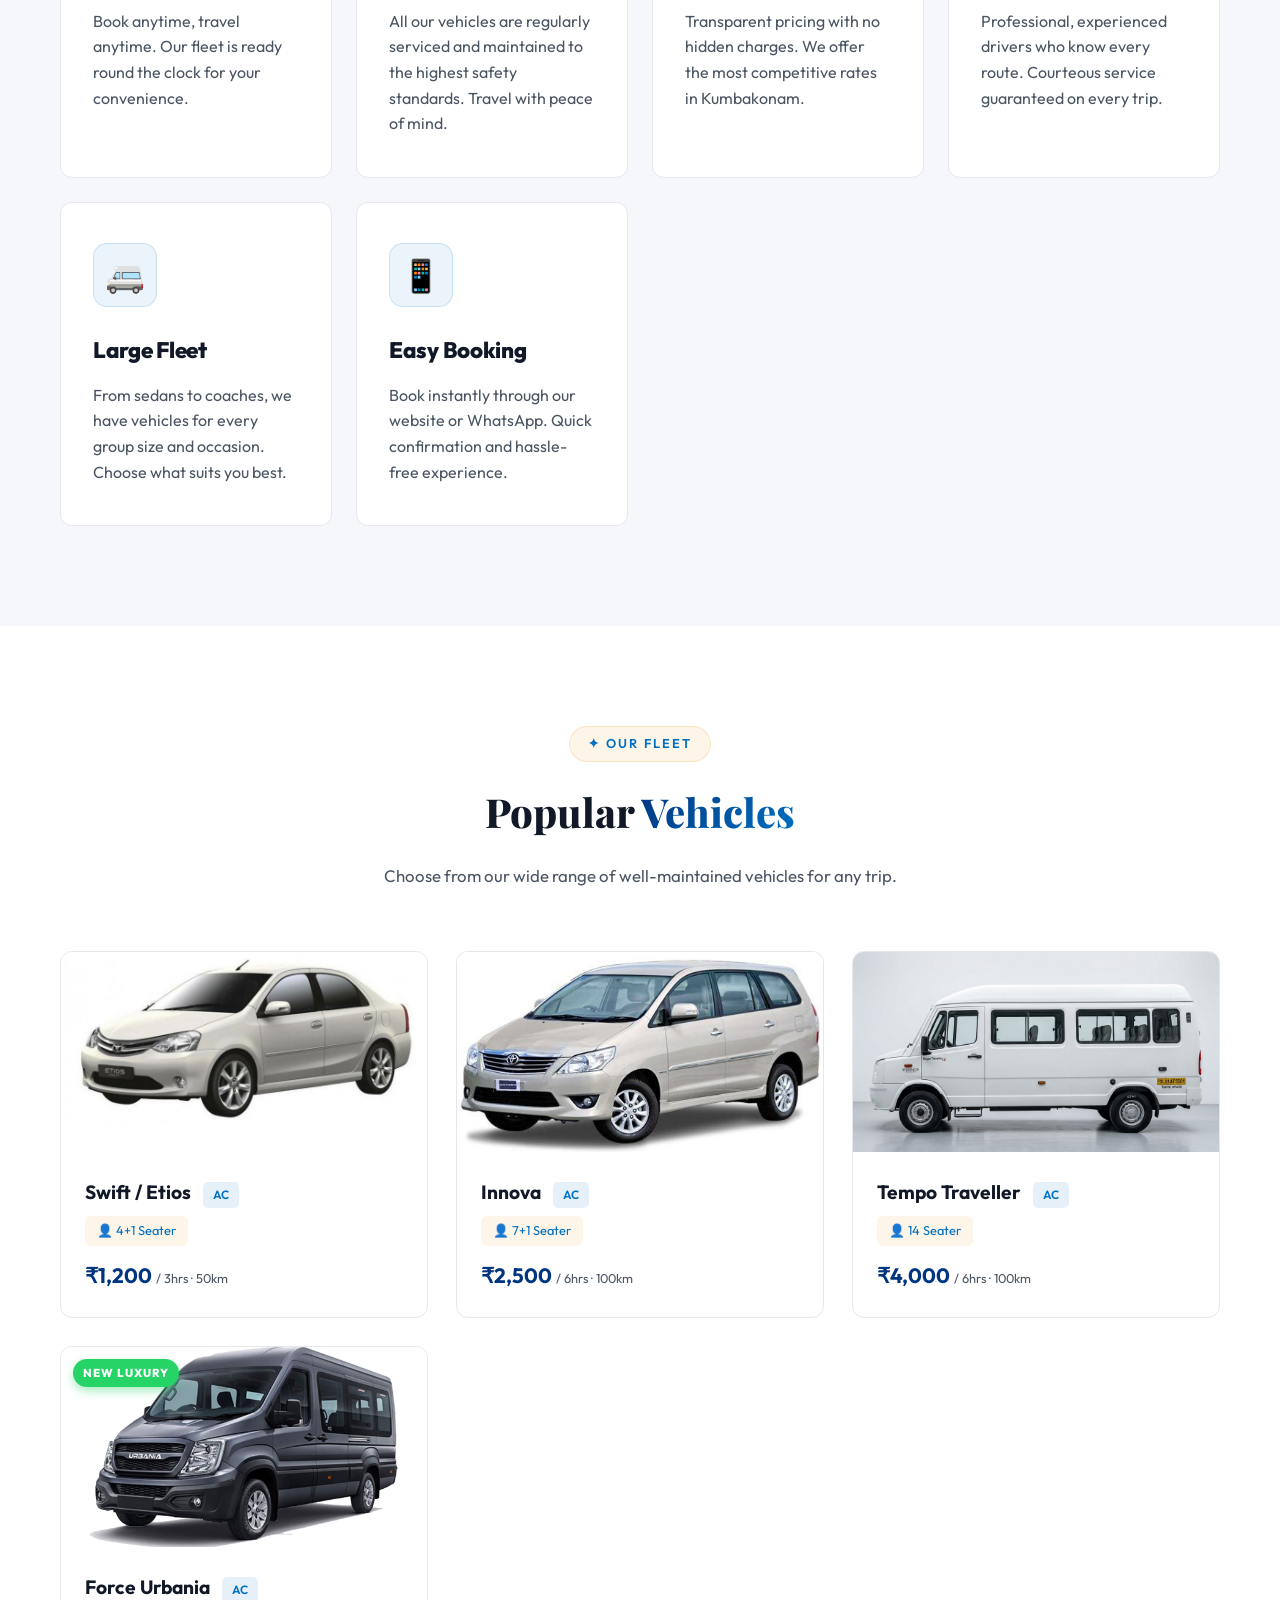
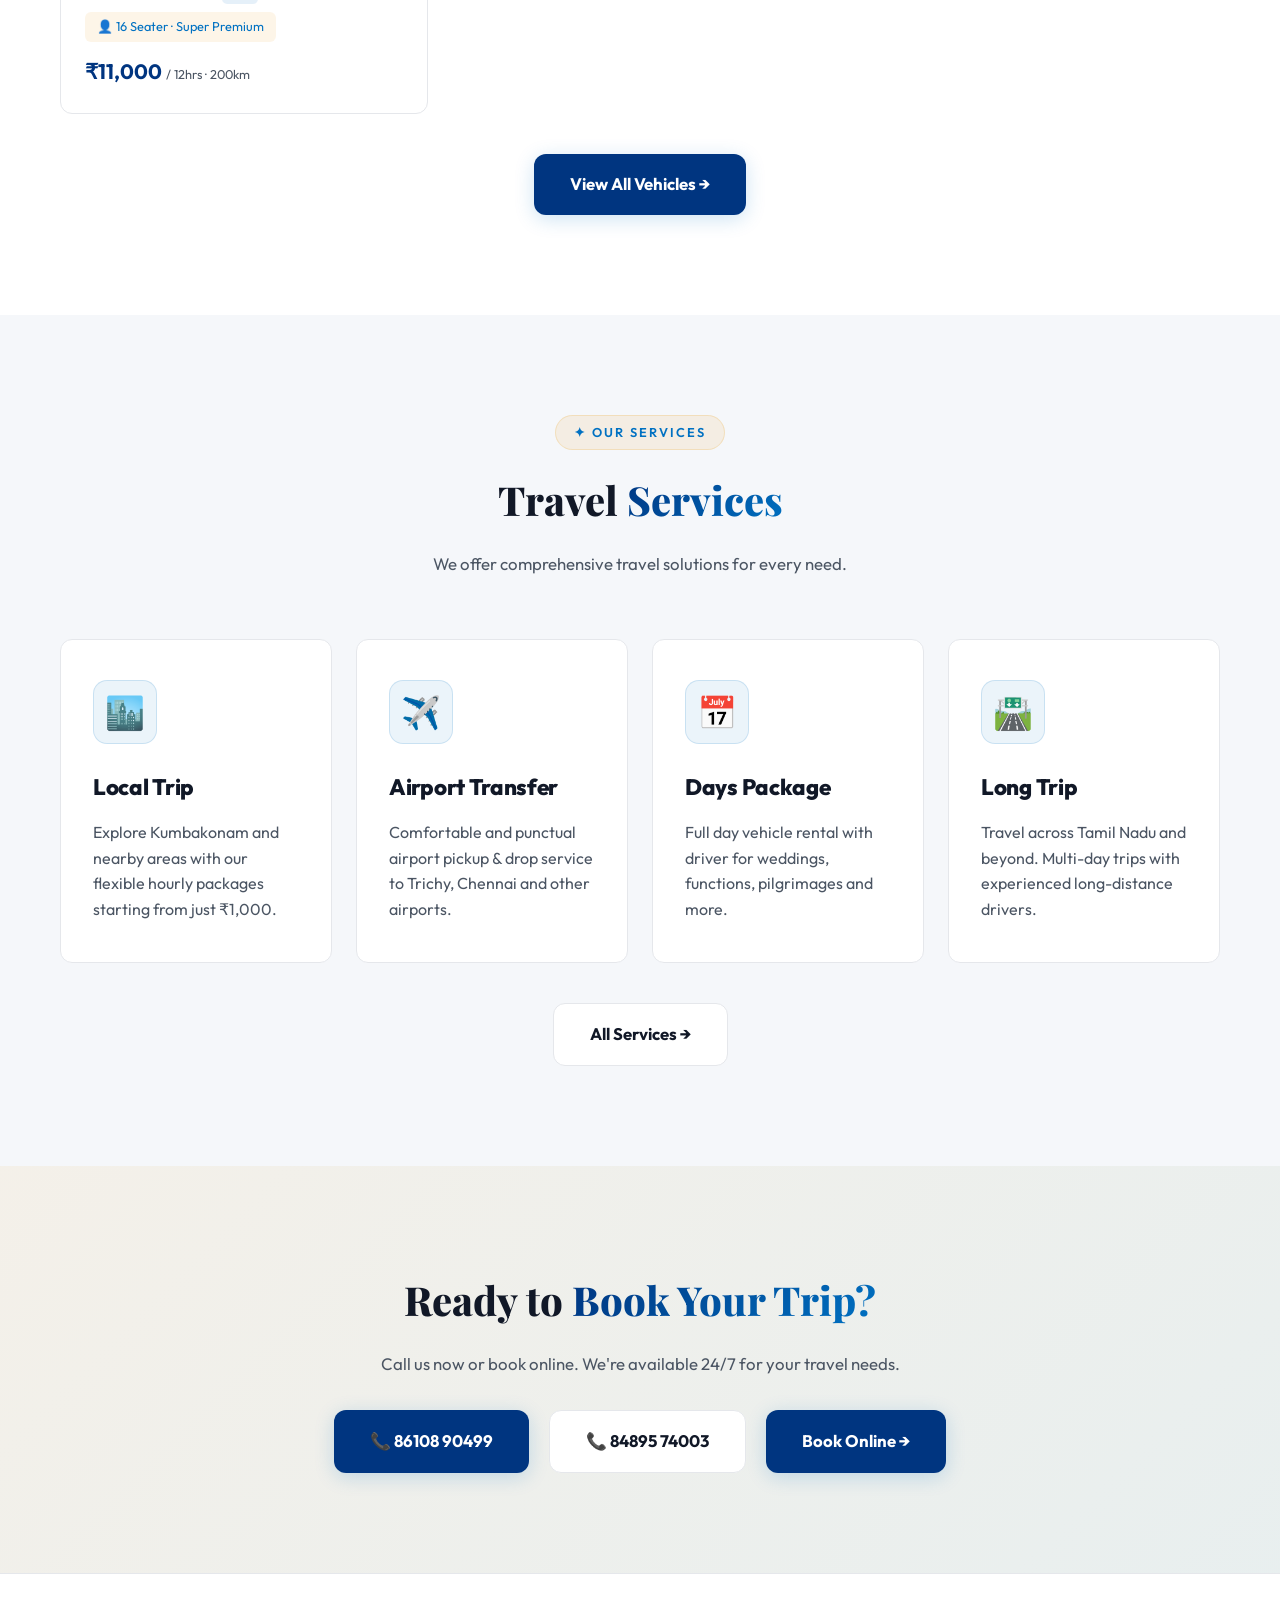
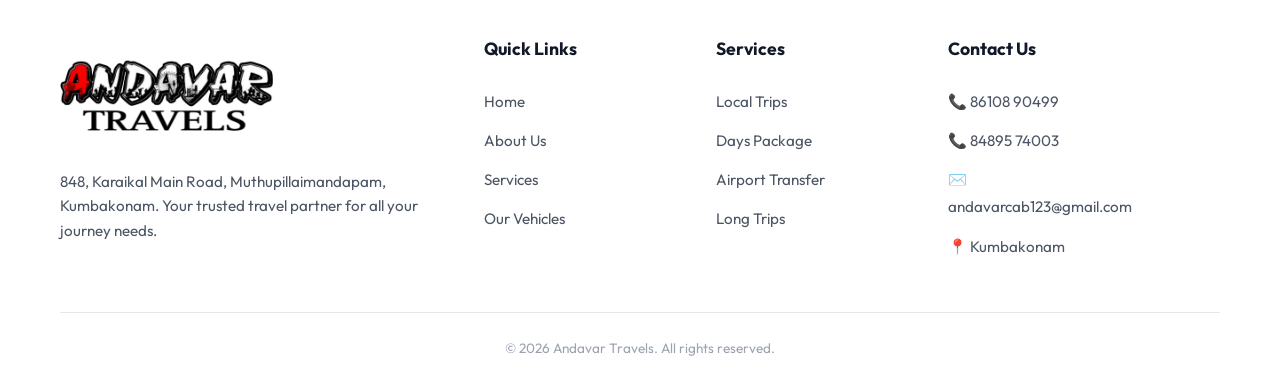
==== commit 98983029: "Add files via upload" ====
--- a/index.html
+++ b/index.html
@@ -7,7 +7,7 @@
   <title>Andavar Travels - Premium Car Rentals in Kumbakonam</title>
   <meta name="description"
     content="Andavar Travels offers premium car rental, tempo traveller, van and coach services in Kumbakonam. Book local trips, airport transfers, day packages and long distance tours.">
-  <link rel="stylesheet" href="styles.css">
+  <link rel="stylesheet" href="styles.css?v=2">
 </head>
 
 <body>
@@ -20,7 +20,7 @@
 
   <!-- HERO -->
   <section class="hero" id="hero">
-    <div class="hero-bg"><img src="hero-banner.png?v=2" alt="Andavar Travels"></div>
+    <div class="hero-bg"><img src="hero-banner.png?v=3" alt="Andavar Travels"></div>
 
     <div class="hero-content container">
       <div class="hero-badge"><span class="dot"></span> Available 24/7 for Your Journey</div>
@@ -70,7 +70,8 @@
         <div class="card animate-on-scroll">
           <div class="card-icon">🛡️</div>
           <h3>Safe & Secure</h3>
-          <p>All our vehicles are regularly serviced and maintained to the highest safety standards. Travel with peace of mind.</p>
+          <p>All our vehicles are regularly serviced and maintained to the highest safety standards. Travel with peace
+            of mind.</p>
         </div>
         <div class="card animate-on-scroll">
           <div class="card-icon">💰</div>
@@ -106,7 +107,7 @@
       </div>
       <div class="vehicles-grid">
         <div class="vehicle-card animate-on-scroll">
-          <div class="vehicle-img"><img src="swift-etios.png" alt="Swift / Etios"></div>
+          <div class="vehicle-img"><img src="Etios.png" alt="Swift / Etios"></div>
           <div class="vehicle-info">
             <h3>Swift / Etios <span class="vehicle-ac-badge ac">AC</span></h3>
             <div class="seats">👤 4+1 Seater</div>
@@ -114,7 +115,7 @@
           </div>
         </div>
         <div class="vehicle-card animate-on-scroll">
-          <div class="vehicle-img"><img src="innova.png" alt="Innova"></div>
+          <div class="vehicle-img"><img src="innova.png?v=2" alt="Innova"></div>
           <div class="vehicle-info">
             <h3>Innova <span class="vehicle-ac-badge ac">AC</span></h3>
             <div class="seats">👤 7+1 Seater</div>
@@ -130,10 +131,15 @@
           </div>
         </div>
         <div class="vehicle-card animate-on-scroll">
-          <div class="vehicle-img"><img src="urbania.png" alt="Urbania"></div>
-          <div class="vehicle-info">
-            <h3>Urbania (16 Seat) <span class="vehicle-ac-badge ac">AC</span></h3>
-            <div class="seats">👤 16 Seater · Premium</div>
+          <div class="vehicle-img" style="position: relative;">
+            <img src="urbania.png?v=4" alt="Force Urbania">
+            <span
+              style="position: absolute; top: 12px; left: 12px; background: #25d366; color: white; padding: 4px 10px; border-radius: 50px; font-size: 0.72rem; font-weight: 800; text-transform: uppercase; letter-spacing: 1px; box-shadow: 0 4px 10px rgba(37, 211, 102, 0.4);">NEW
+              LUXURY</span>
+          </div>
+          <div class="vehicle-info">
+            <h3>Force Urbania <span class="vehicle-ac-badge ac">AC</span></h3>
+            <div class="seats">👤 16 Seater · Super Premium</div>
             <div class="price">₹11,000 <span>/ 12hrs · 200km</span></div>
           </div>
         </div>
@@ -197,7 +203,7 @@
   </section>
 
   <div id="footer-placeholder"></div>
-  <script src="script.js"></script>
+  <script src="script.js?v=7"></script>
   <script>
     document.getElementById('nav-placeholder').innerHTML = renderNavbar('home');
     document.getElementById('footer-placeholder').innerHTML = renderFooter();
--- a/styles.css
+++ b/styles.css
@@ -1,4 +1,4 @@
-@import url('https://fonts.googleapis.com/css2?family=Outfit:wght@300;400;500;600;700;800;900&family=Playfair+Display:wght@700;800;900&display=swap');
+@import url('https://fonts.googleapis.com/css2?family=Bangers&family=Outfit:wght@300;400;500;600;700;800;900&family=Playfair+Display:wght@700;800;900&display=swap');
 
 :root {
   --primary: #003580;
@@ -104,7 +104,7 @@
 }
 
 .nav-logo img {
-  height: 60px;
+  height: 90px;
   width: auto;
   object-fit: contain;
 }
@@ -112,68 +112,46 @@
 /* ===== REDESIGNED PREMIUM LOGO ===== */
 .css-logo {
   display: flex;
-  align-items: center;
-  gap: 10px;
-}
-
-.css-logo .logo-emblem {
-  width: 42px;
-  height: 42px;
-  background: linear-gradient(135deg, #f5a623 0%, #c8860a 100%);
-  border-radius: 10px;
-  display: flex;
+  flex-direction: column;
   align-items: center;
   justify-content: center;
-  font-size: 22px;
-  box-shadow: 0 3px 10px rgba(245, 166, 35, 0.4);
-  transform: rotate(-5deg);
-  flex-shrink: 0;
 }
 
 .css-logo .text-wrap {
   display: flex;
   flex-direction: column;
-  align-items: flex-start;
-  gap: 1px;
+  align-items: center;
+  gap: 0px;
 }
 
 .css-logo .main-text {
-  font-family: 'Outfit', 'Arial Black', sans-serif;
-  font-size: 26px;
+  font-family: 'Bangers', cursive, sans-serif;
+  font-size: 42px;
+  line-height: 0.9;
+  letter-spacing: 2px;
+  -webkit-text-stroke: 1.5px black;
+  text-shadow: 2px 2px 0 #000, -1px -1px 0 #000, 1px -1px 0 #000, -1px 1px 0 #000, 1px 1px 0 #000;
+  display: flex;
+}
+
+.css-logo .main-text .red-a {
+  color: #ff0000;
+  -webkit-text-stroke: 1.5px black;
+}
+
+.css-logo .main-text .white-text {
+  color: #ffffff;
+  -webkit-text-stroke: 1.5px black;
+}
+
+.css-logo .sub-text {
+  font-family: 'Playfair Display', serif;
   font-weight: 900;
-  line-height: 1;
-  letter-spacing: 2px;
-  background: linear-gradient(90deg, #f5a623 0%, #ffd700 50%, #f5a623 100%);
-  -webkit-background-clip: text;
-  -webkit-text-fill-color: transparent;
-  background-clip: text;
-  text-shadow: none;
-  filter: drop-shadow(0 1px 2px rgba(0, 0, 0, 0.5));
-}
-
-.css-logo .main-text .red-a {
-  font-size: 30px;
-  background: linear-gradient(90deg, #ff6b35 0%, #f5a623 100%);
-  -webkit-background-clip: text;
-  -webkit-text-fill-color: transparent;
-  background-clip: text;
-}
-
-.css-logo .main-text .white-text {
-  /* inherited from main-text gradient */
-}
-
-.css-logo .sub-text {
-  font-family: 'Outfit', sans-serif;
-  font-weight: 700;
-  font-size: 9px;
-  color: #ffffff;
-  background: linear-gradient(90deg, #0ea5e9, #06b6d4);
-  padding: 2px 10px;
-  border-radius: 20px;
-  letter-spacing: 3px;
-  text-transform: uppercase;
-  box-shadow: 0 2px 6px rgba(14, 165, 233, 0.4);
+  font-size: 18px;
+  color: #000000;
+  letter-spacing: 4px;
+  margin-top: -2px;
+  text-shadow: 1px 1px 1px rgba(0,0,0,0.3);
 }
 
 .nav-links {
@@ -257,26 +235,25 @@
 
 .hero-marquee {
   position: relative;
-  margin-top: 90px;
+  margin-top: 115px;
   width: 100%;
   z-index: 5;
   background: var(--primary);
   color: var(--accent);
   padding: 12px 0;
-  display: flex;
-  align-items: center;
   font-weight: 800;
   font-size: 1.1rem;
   border-top: 1px solid rgba(254, 186, 2, 0.3);
   border-bottom: 1px solid rgba(254, 186, 2, 0.3);
   letter-spacing: 1px;
   text-shadow: 0 2px 4px rgba(0, 0, 0, 0.5);
+  overflow: hidden;
 }
 
 .hero-marquee marquee {
-  display: block;
-  height: 24px;
-  line-height: 24px;
+  display: inline-block;
+  vertical-align: middle;
+  padding-top: 4px;
 }
 
 .hero-bg img {
@@ -1494,4 +1471,118 @@
   .stat {
     flex: 1 1 60px;
   }
+}
+
+/* ===== PREMIUM INTERACTIVE & ENTRY ANIMATIONS ===== */
+@keyframes slideUpFade {
+  0% {
+    opacity: 0;
+    transform: translateY(30px);
+  }
+  100% {
+    opacity: 1;
+    transform: translateY(0);
+  }
+}
+
+@keyframes pricePop {
+  0% {
+    opacity: 0;
+    transform: scale(0.95) translateY(15px);
+  }
+  70% {
+    transform: scale(1.02) translateY(-2px);
+  }
+  100% {
+    opacity: 1;
+    transform: scale(1) translateY(0);
+  }
+}
+
+@keyframes tabPulse {
+  0% {
+    box-shadow: 0 0 0 0 rgba(0, 53, 128, 0.4);
+  }
+  70% {
+    box-shadow: 0 0 0 10px rgba(0, 53, 128, 0);
+  }
+  100% {
+    box-shadow: 0 0 0 0 rgba(0, 53, 128, 0);
+  }
+}
+
+@keyframes elementFadeIn {
+  from {
+    opacity: 0;
+    transform: translateY(10px);
+  }
+  to {
+    opacity: 1;
+    transform: translateY(0);
+  }
+}
+
+/* Apply Entry Animations */
+.page-header {
+  animation: slideUpFade 0.6s cubic-bezier(0.16, 1, 0.3, 1) both;
+}
+
+.booking-form-wrap {
+  animation: slideUpFade 0.8s cubic-bezier(0.16, 1, 0.3, 1) 0.1s both;
+}
+
+.booking-tab {
+  transition: transform 0.25s cubic-bezier(0.34, 1.56, 0.64, 1), background 0.25s, border-color 0.25s, color 0.25s, box-shadow 0.25s;
+}
+
+.booking-tab:hover {
+  transform: translateY(-4px) scale(1.03);
+}
+
+.booking-tab.active {
+  animation: tabPulse 1.5s infinite;
+}
+
+.vehicle-option {
+  transition: transform 0.25s cubic-bezier(0.34, 1.56, 0.64, 1), border-color 0.25s, background-color 0.25s;
+}
+
+.vehicle-option:hover {
+  transform: translateY(-5px) scale(1.02);
+  box-shadow: var(--shadow-lg);
+}
+
+.vehicle-option.selected {
+  transform: scale(1.04);
+  box-shadow: var(--shadow-glow);
+}
+
+.price-display {
+  animation: pricePop 0.5s cubic-bezier(0.34, 1.56, 0.64, 1) both;
+}
+
+/* Form inputs focus state pop */
+.form-control {
+  transition: border-color 0.25s ease, box-shadow 0.25s ease, transform 0.2s ease;
+}
+
+.form-control:focus {
+  transform: translateY(-1px);
+}
+
+/* Checkbox interactive scale */
+.form-group label input[type="checkbox"] {
+  transition: transform 0.2s cubic-bezier(0.34, 1.56, 0.64, 1);
+}
+
+.form-group label:hover input[type="checkbox"] {
+  transform: scale(1.2);
+}
+
+/* Stagger dynamic form inputs fade-in as they display */
+.form-group[style*="display: block"],
+.form-group[style*="display: flex"],
+.form-row[style*="display: grid"],
+.form-row[style*="display: flex"] {
+  animation: elementFadeIn 0.4s cubic-bezier(0.16, 1, 0.3, 1) both;
 }
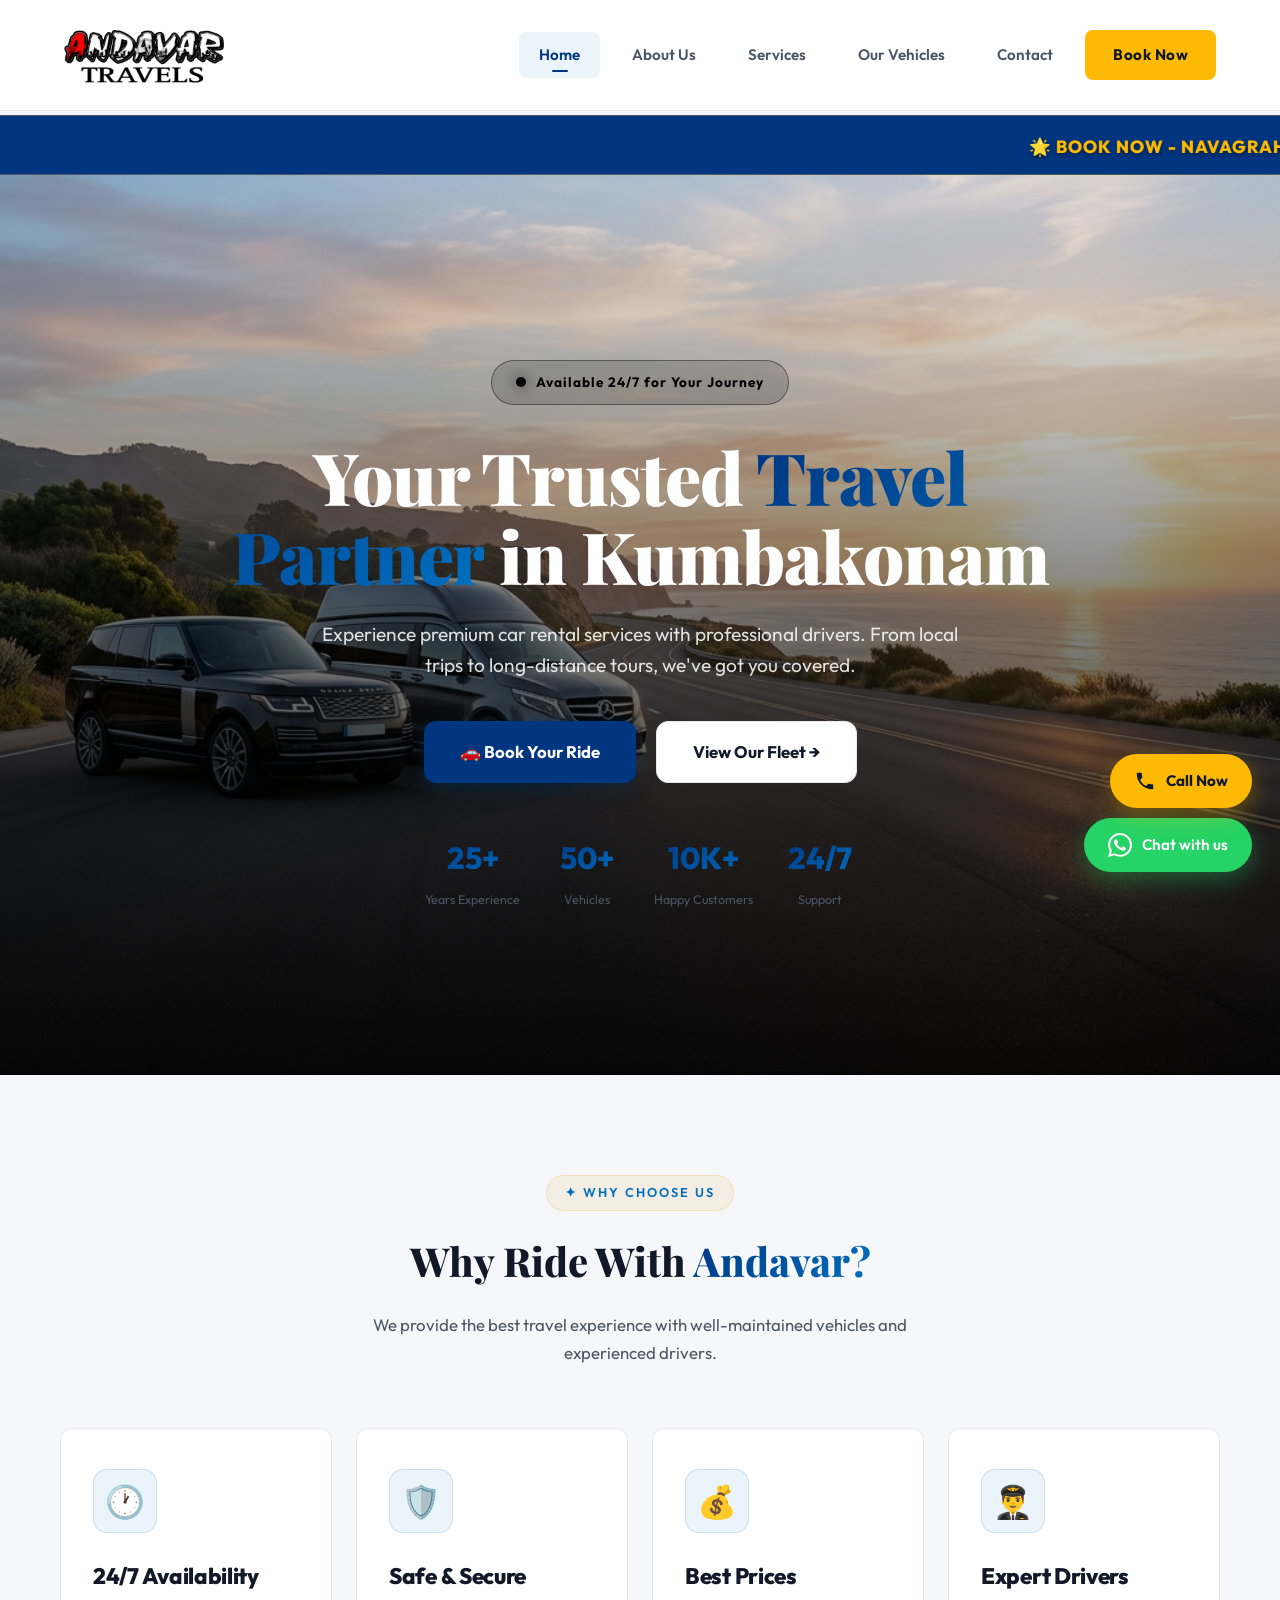
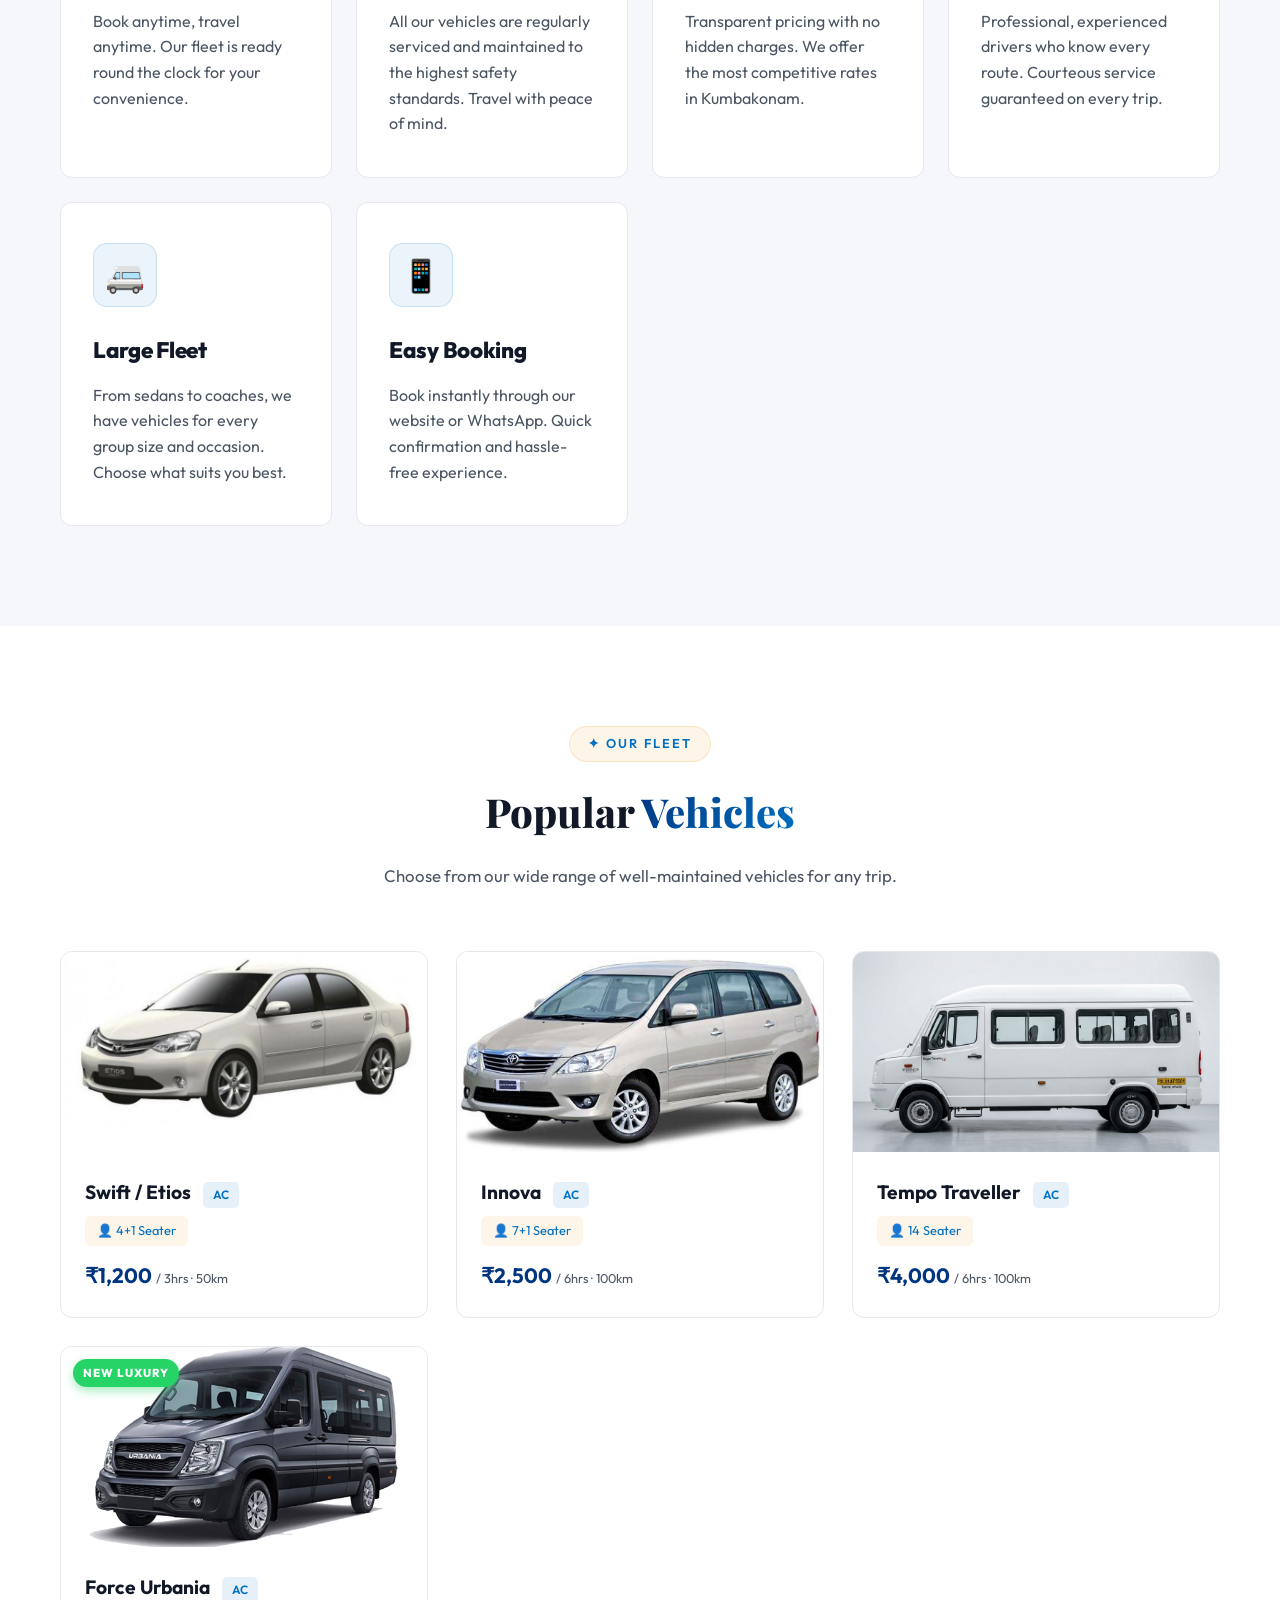
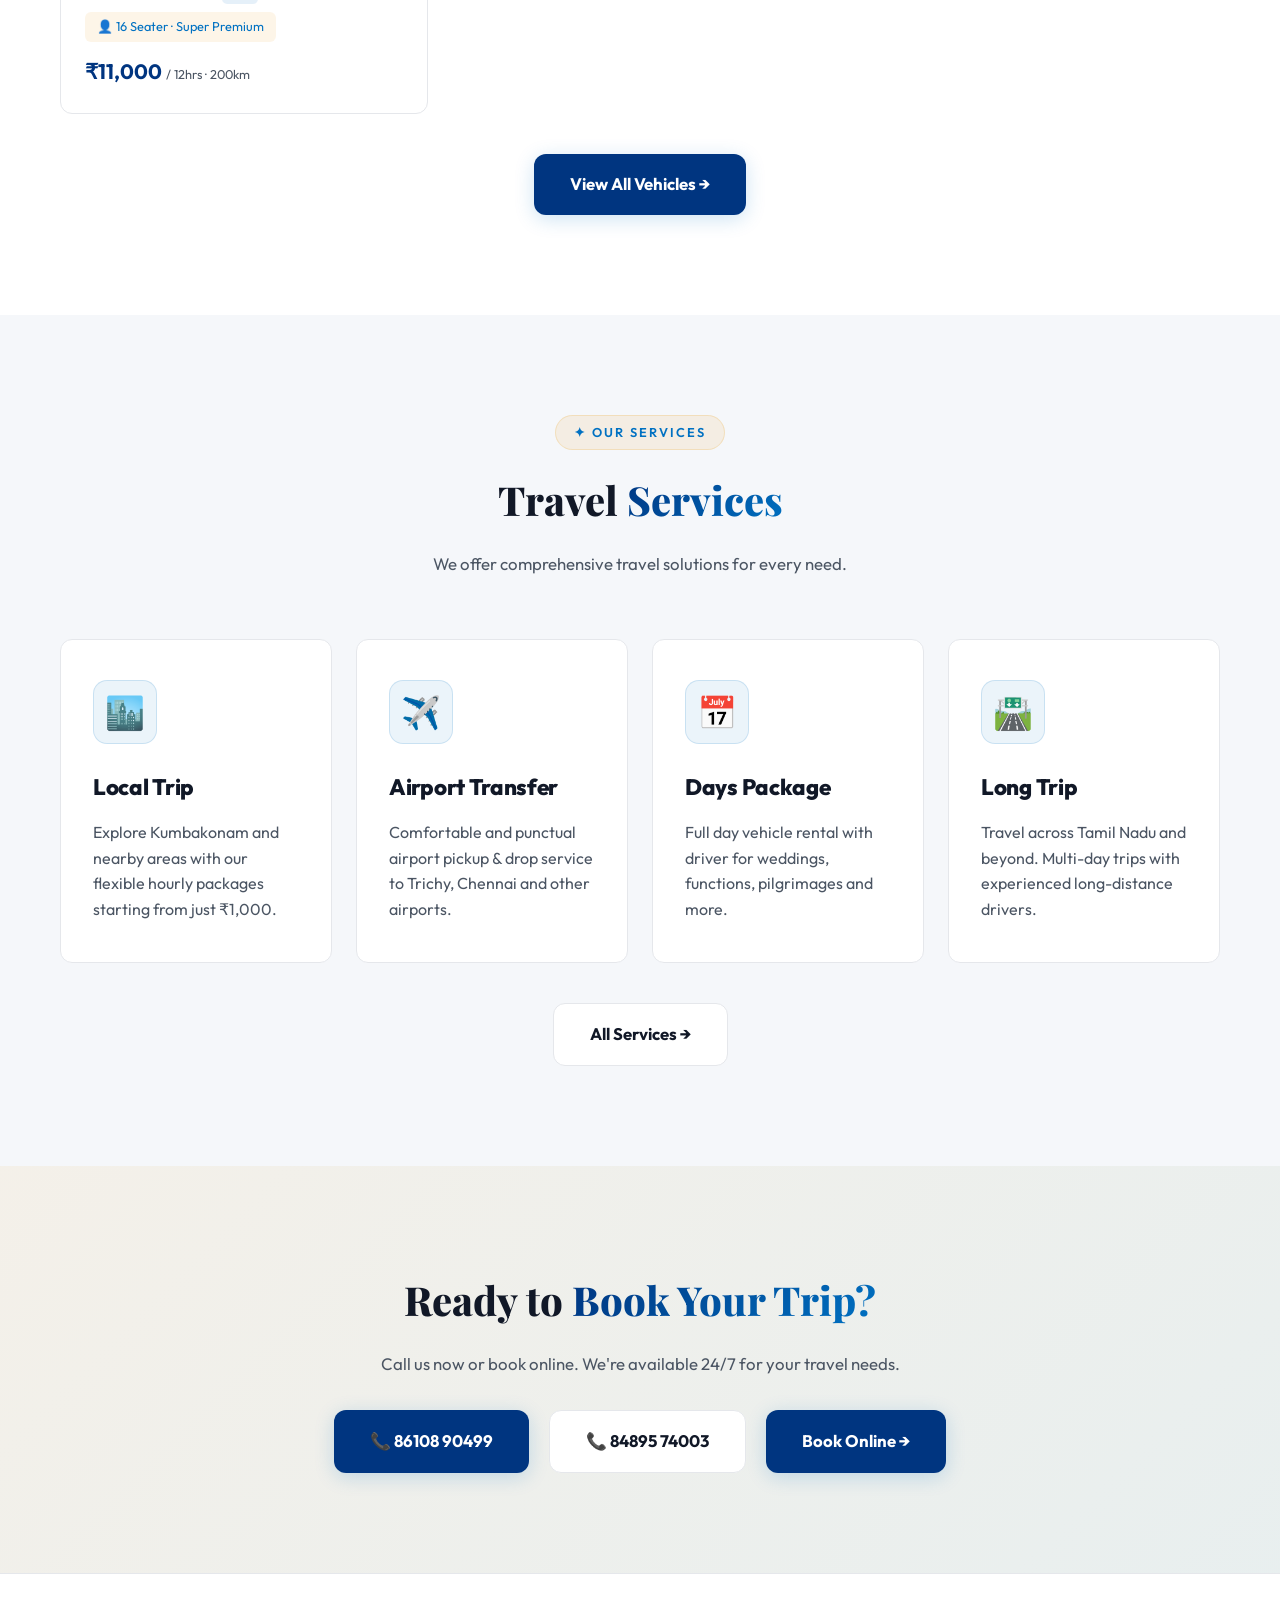
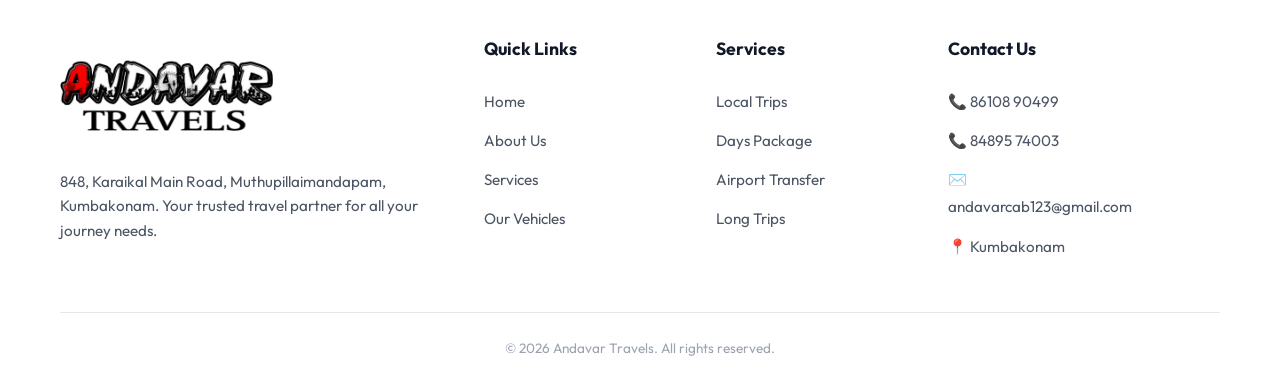
==== commit 4b80af0e: "Add files via upload" ====
--- a/index.html
+++ b/index.html
@@ -14,8 +14,7 @@
   <div id="nav-placeholder"></div>
 
   <div class="hero-marquee">
-    <marquee scrollamount="8">🌟 BOOK NOW - NAVAGRAHA TRIP FOR ONE DAY. SPECIAL PACKAGES AVAILABLE! &nbsp; | &nbsp; 📞
-      CALL NOW: +91 86108 90499 / +91 84895 74003 🌟</marquee>
+    <marquee scrollamount="8">🌟 BOOK NOW - NAVAGRAHA TRIP FOR ONE DAY. SPECIAL PACKAGES AVAILABLE! &nbsp; | &nbsp; 🚐 LUXURY FORCE URBANIA (16 SEATER) AVAILABLE FOR RENT! &nbsp; | &nbsp; 📞 CALL NOW: +91 86108 90499 / +91 84895 74003 🌟</marquee>
   </div>
 
   <!-- HERO -->
--- a/styles.css
+++ b/styles.css
@@ -853,7 +853,7 @@
 .form-row {
   display: grid;
   grid-template-columns: 1fr 1fr;
-  gap: 16px;
+  gap: 24px;
 }
 
 textarea.form-control {
@@ -903,6 +903,13 @@
   border-radius: 24px;
   padding: 48px;
   box-shadow: var(--shadow-lg);
+}
+
+/* Hide floating CTA and back-to-top buttons on booking page to avoid blocking form input fields */
+.booking-page .whatsapp-float,
+.booking-page .phone-float,
+.booking-page .back-top {
+  display: none;
 }
 
 .vehicle-select-grid {
@@ -1336,6 +1343,17 @@
 
   .form-row {
     grid-template-columns: 1fr;
+    gap: 16px;
+  }
+
+  .google-reviews-grid {
+    grid-template-columns: 1fr !important;
+    gap: 24px !important;
+  }
+
+  .booking-tab {
+    padding: 10px 18px;
+    font-size: 0.85rem;
   }
 
   .back-top {
